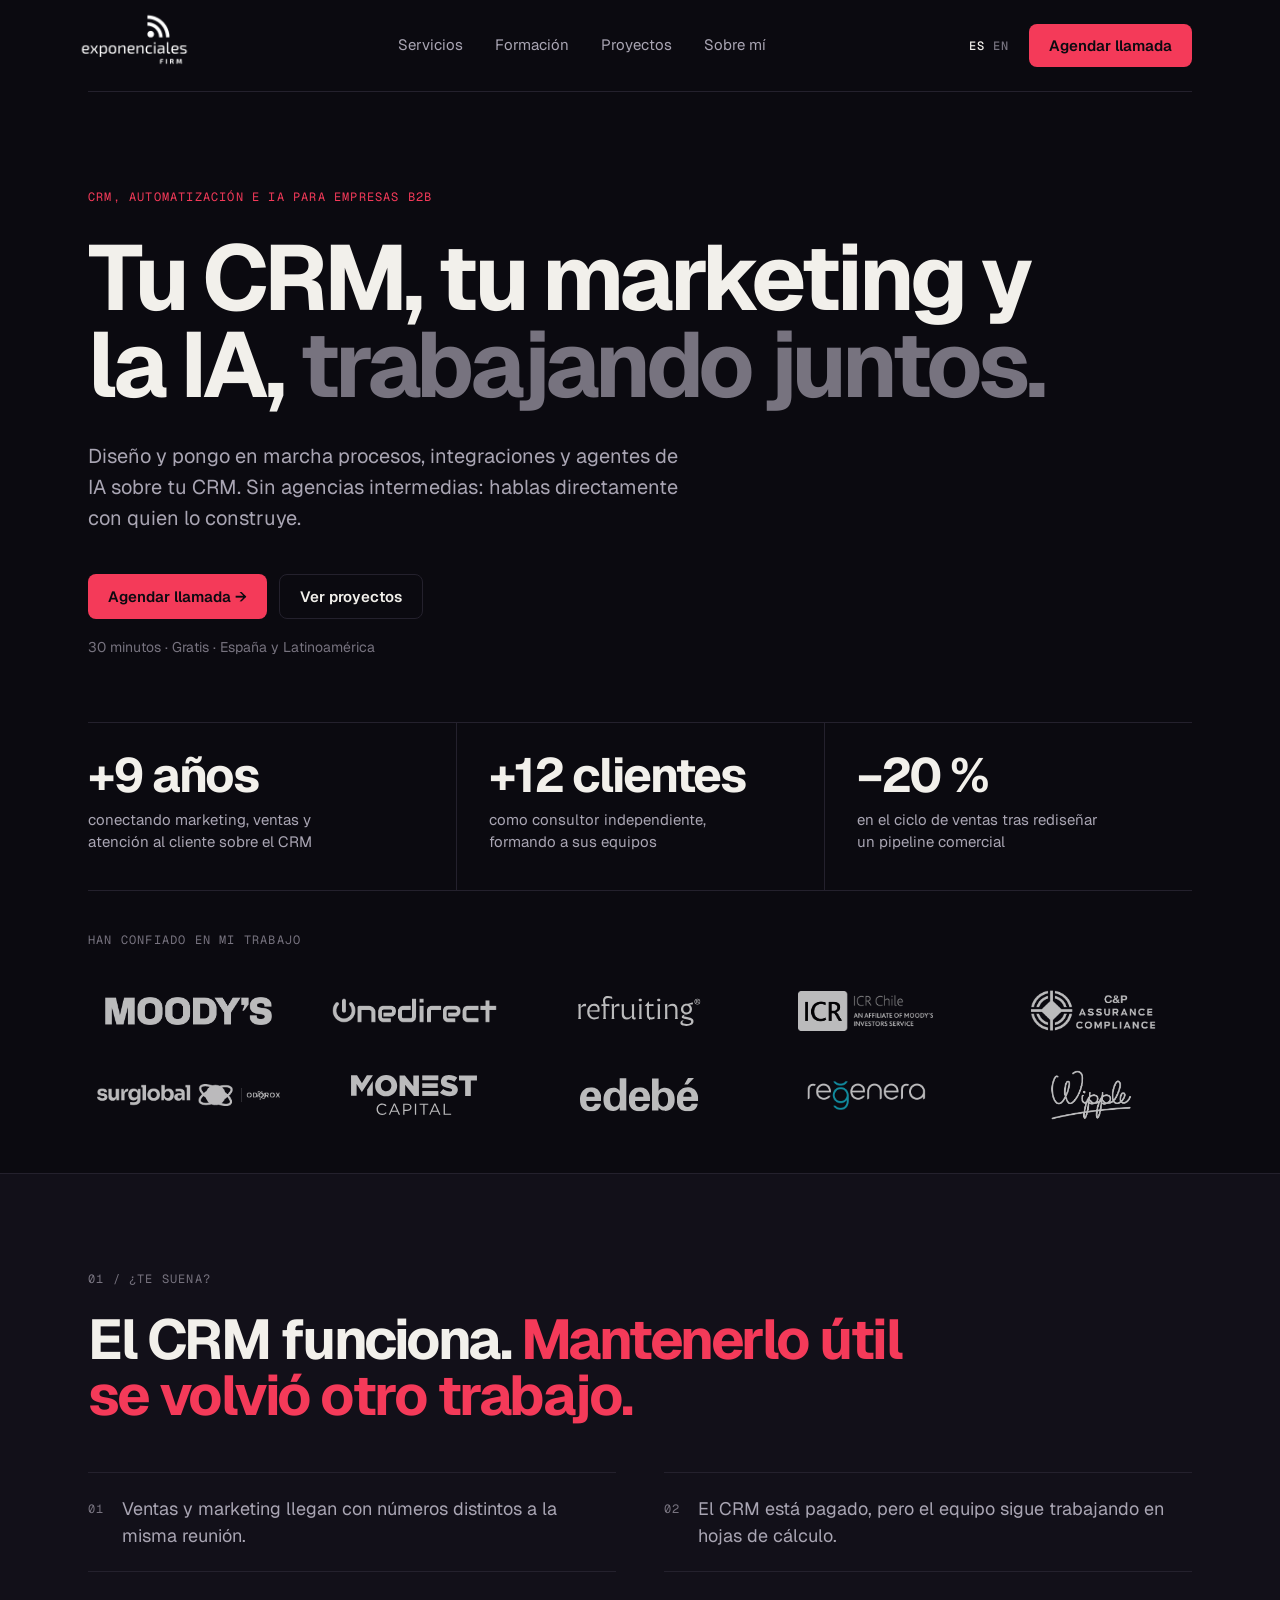
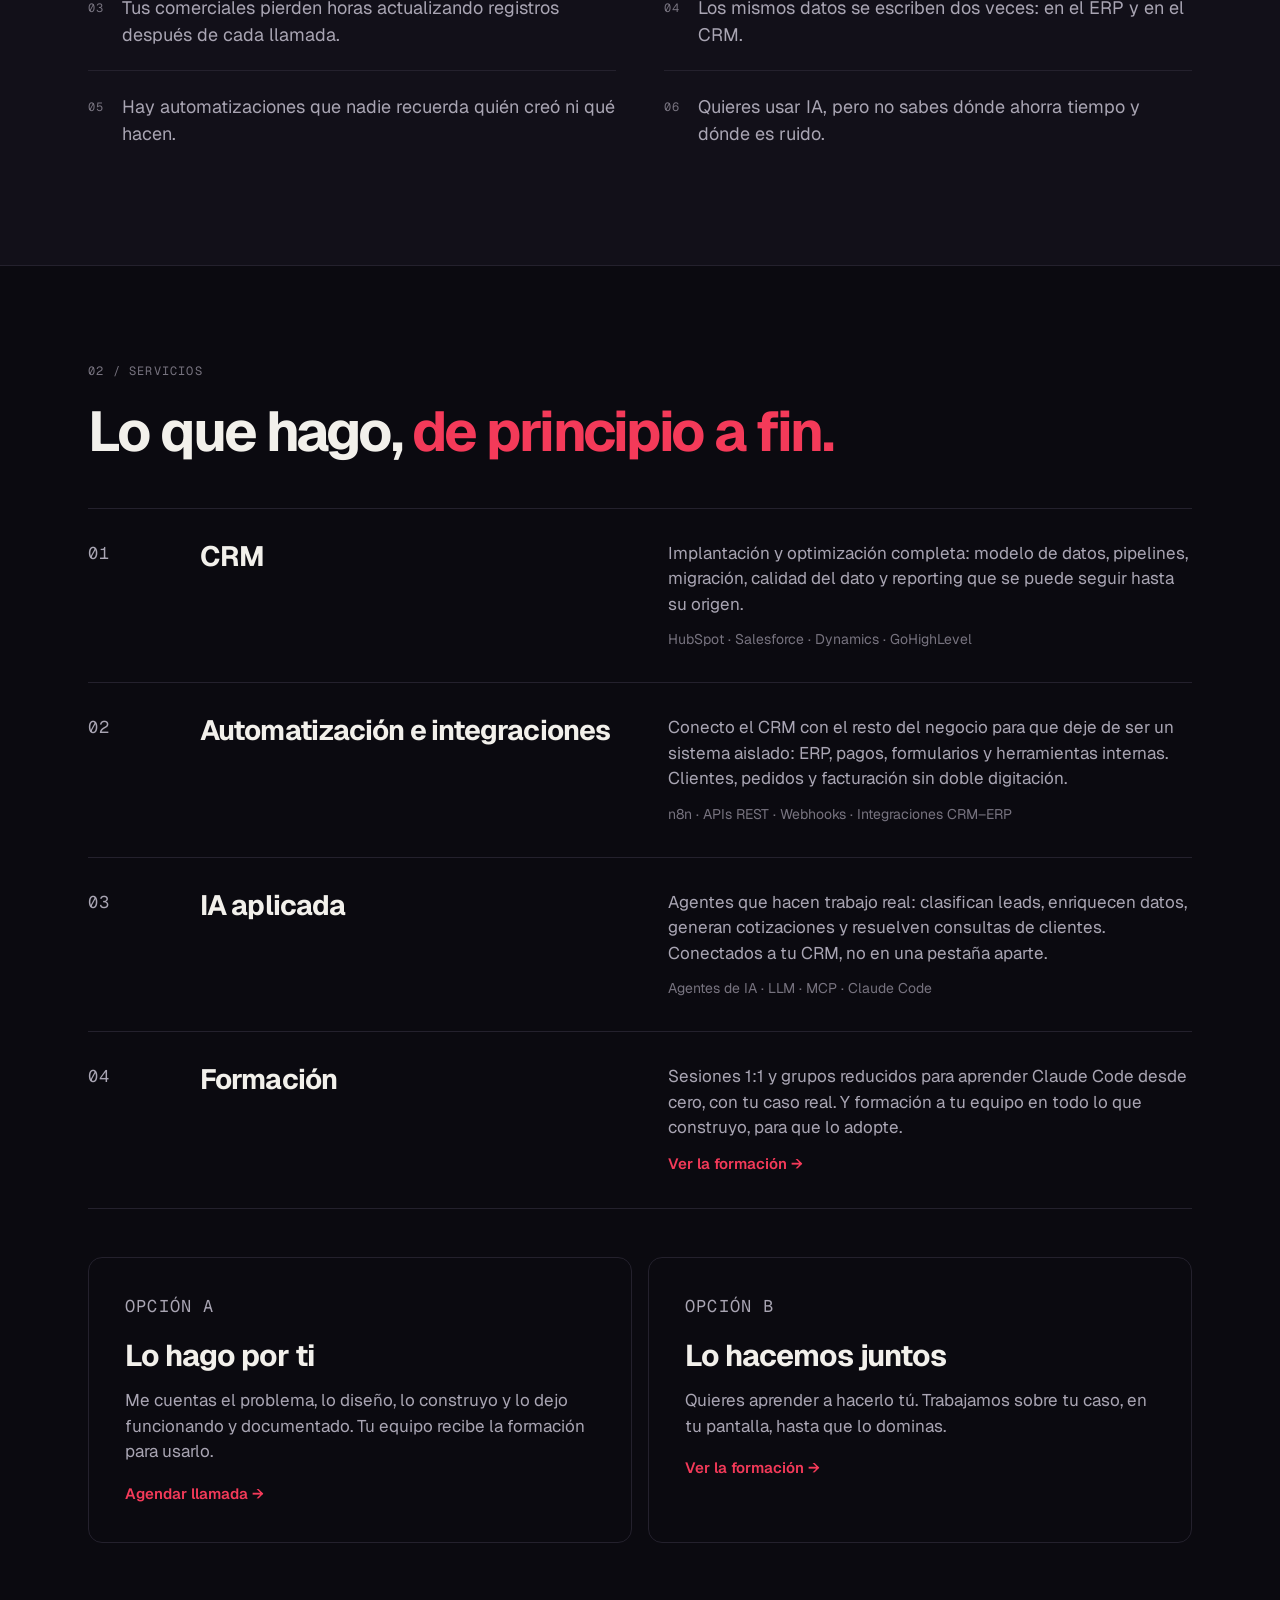
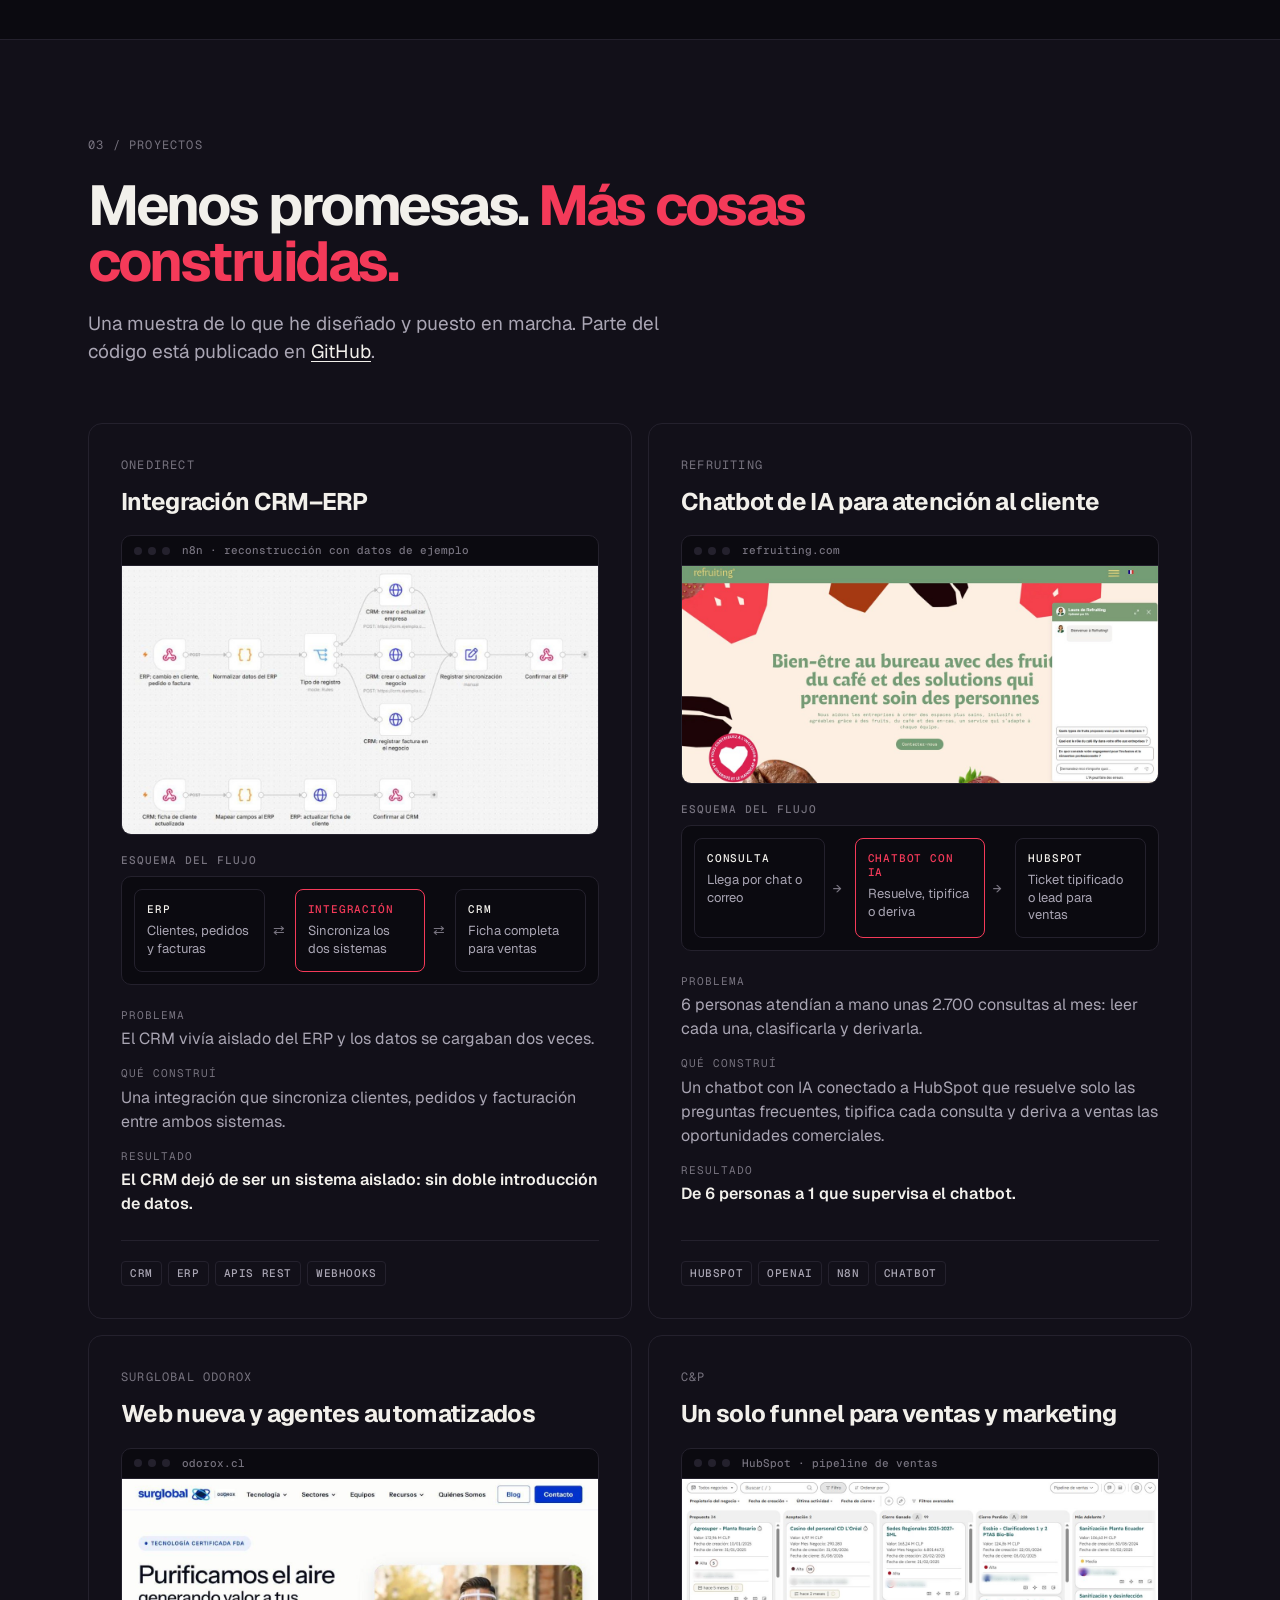
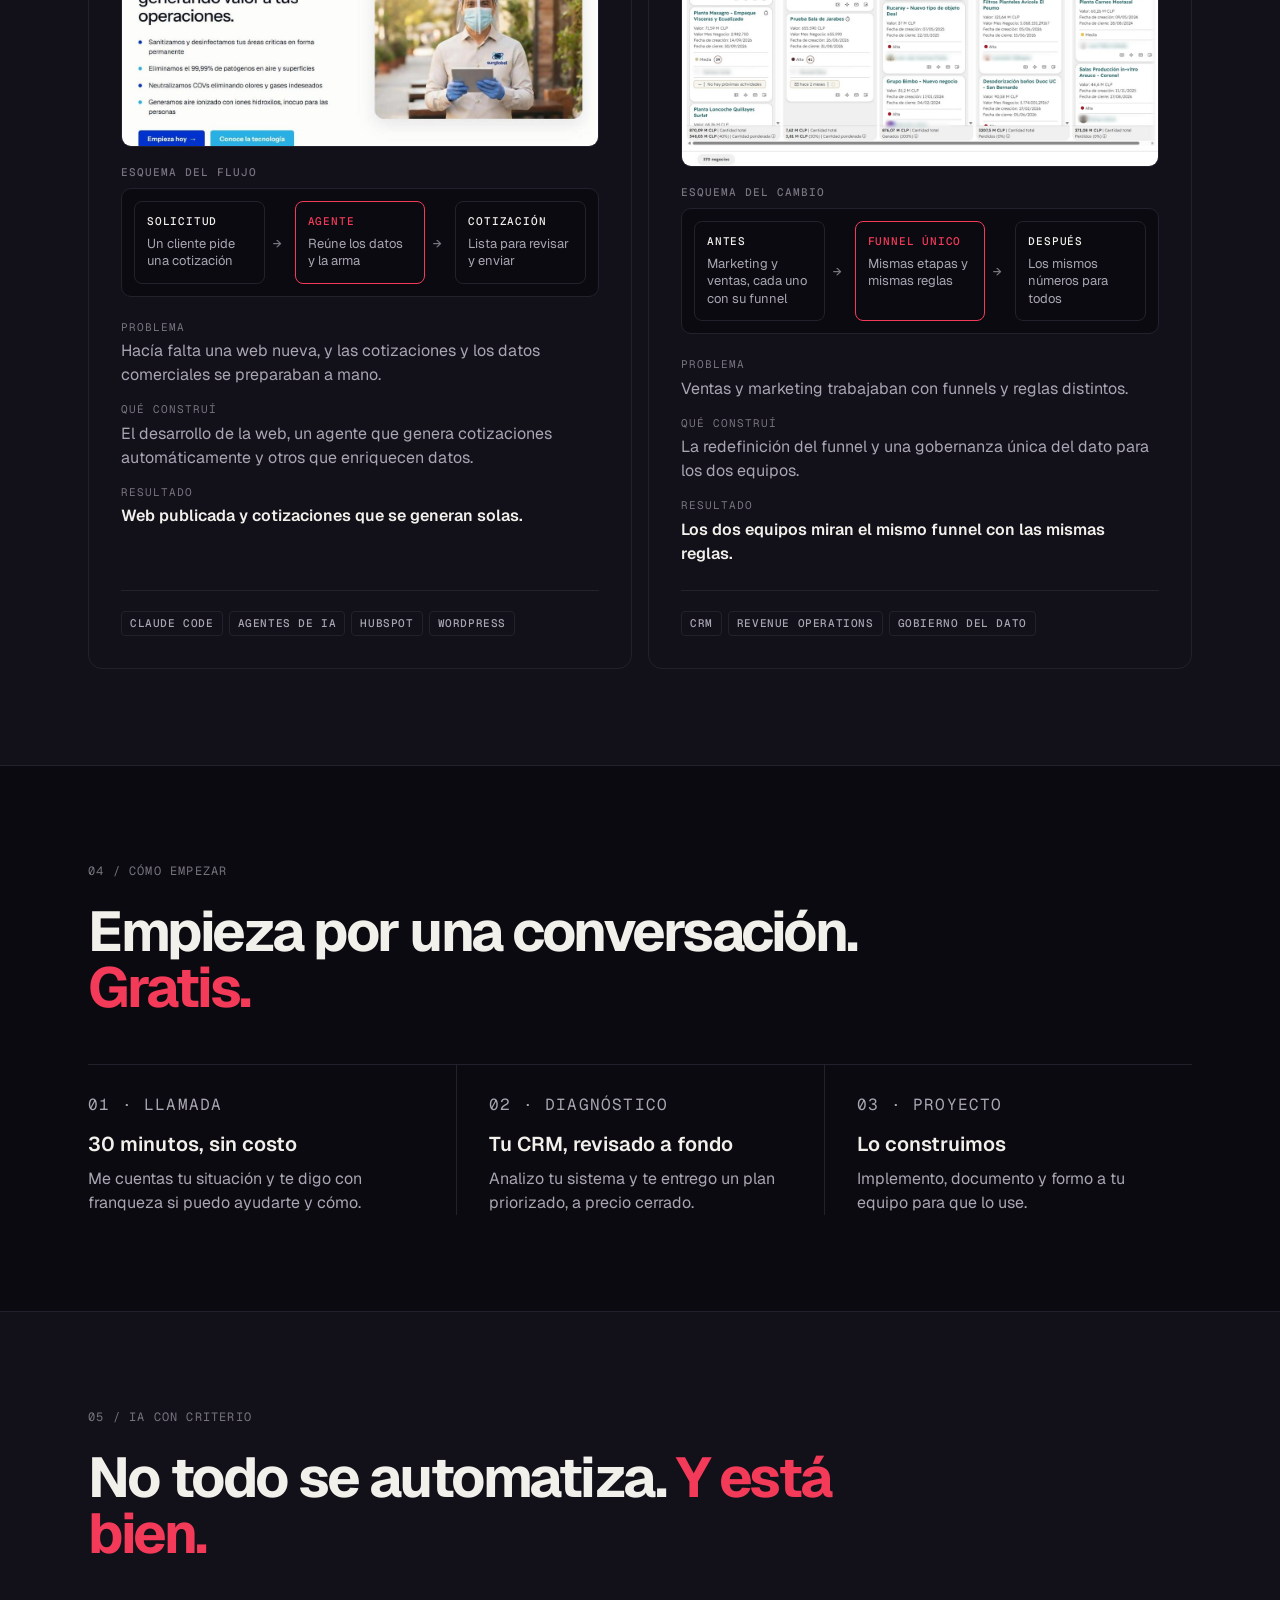
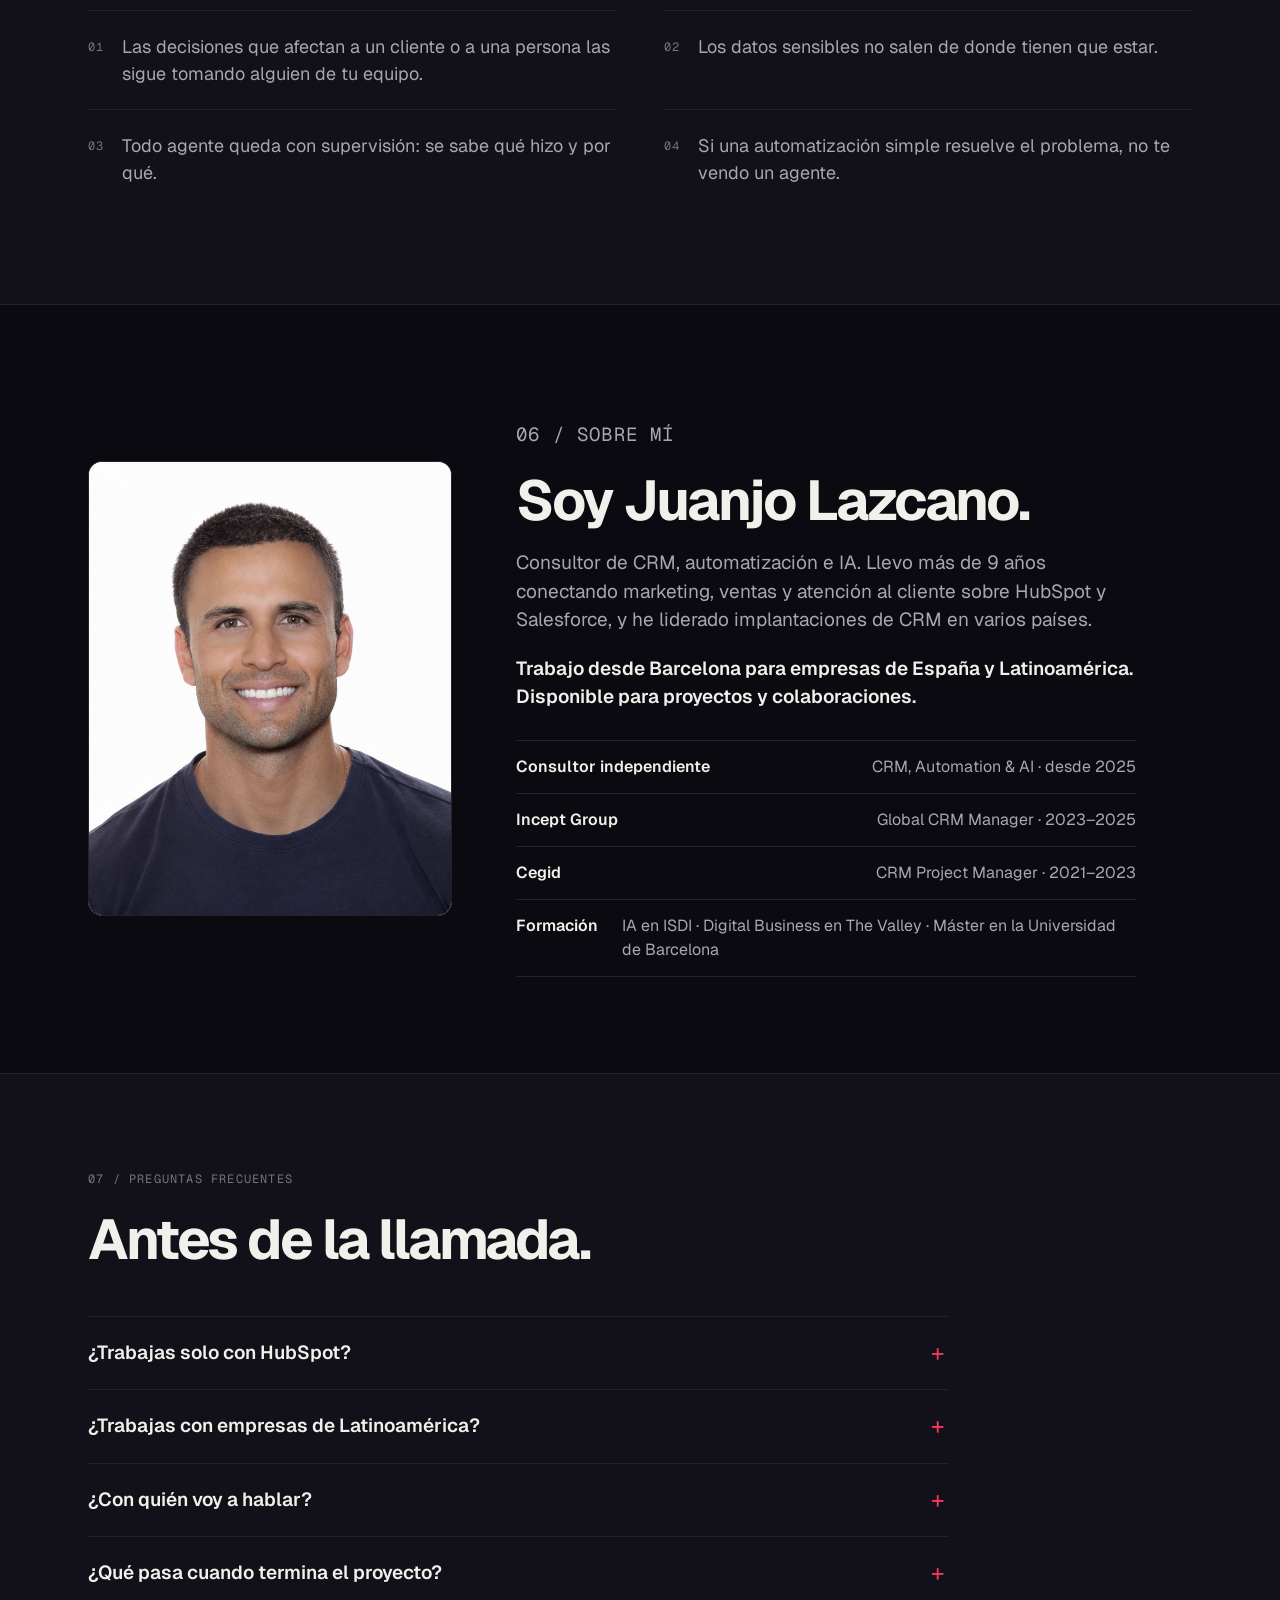
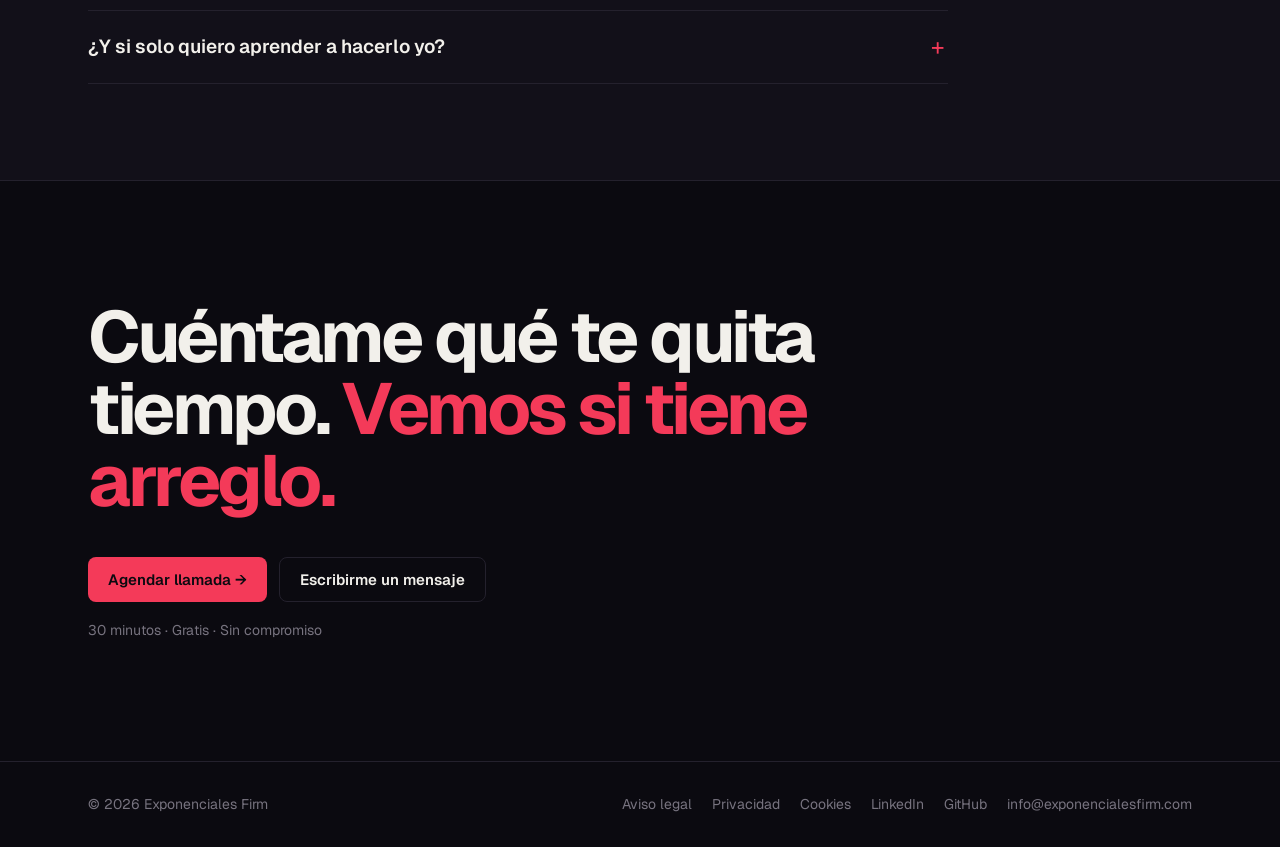
==== index.html @ 1106f05f "Proyectos: captura del pipeline en HubSpot en la tarjeta de C&P (nombres de personas difuminados) Co" ====
<!doctype html>
<html lang="es">
<head>
<meta charset="utf-8">
<meta name="viewport" content="width=device-width, initial-scale=1">
<title>Consultor de CRM, HubSpot e IA para B2B | Exponenciales Firm</title>
<meta name="description" content="Consultoría de CRM, automatización e IA para empresas B2B. HubSpot, Salesforce, n8n y agentes de IA, sin agencias intermedias. Agenda una llamada gratis.">
<link rel="icon" type="image/png" sizes="32x32" href="/favicon-32.png">
<link rel="icon" type="image/png" sizes="512x512" href="/favicon-512.png">
<link rel="apple-touch-icon" href="/apple-touch-icon.png">
<meta name="theme-color" content="#0B0A10">
<meta name="author" content="Juanjo Lazcano">
<link rel="canonical" href="https://exponencialesfirm.com/">
<link rel="alternate" hreflang="es" href="https://exponencialesfirm.com/">
<link rel="alternate" hreflang="en" href="https://exponencialesfirm.com/en/">
<link rel="alternate" hreflang="x-default" href="https://exponencialesfirm.com/">
<meta property="og:type" content="website">
<meta property="og:locale" content="es_ES">
<meta property="og:site_name" content="Exponenciales Firm">
<meta property="og:url" content="https://exponencialesfirm.com/">
<meta property="og:title" content="Tu CRM, tu marketing y la IA, trabajando juntos">
<meta property="og:description" content="CRM, automatización e IA para empresas B2B. Sin agencias intermedias: hablas directamente con quien lo construye.">
<meta property="og:image" content="https://exponencialesfirm.com/compartir.jpg">
<meta property="og:image:width" content="1200">
<meta property="og:image:height" content="630">
<meta name="twitter:card" content="summary_large_image">
<link rel="preconnect" href="https://fonts.googleapis.com">
<link href="https://fonts.googleapis.com/css2?family=Geist:wght@400;500;600;700&family=Geist+Mono:wght@500&display=swap" rel="stylesheet">
<style>
  :root{
    --bg:#0B0A10; --bg-2:#121019; --line:#24212D; --text:#F2F0EB; --text-2:#A9A5B3; --text-3:#77737F;
    --coral:#F43A59;
  }
  *{box-sizing:border-box;margin:0;padding:0}
  html{scroll-behavior:smooth}
  @media (prefers-reduced-motion:reduce){html{scroll-behavior:auto}}
  body{font-family:"Geist",system-ui,sans-serif;background:var(--bg);color:var(--text);-webkit-font-smoothing:antialiased;line-height:1.5}
  a{color:inherit;text-decoration:none}
  :focus-visible{outline:2px solid var(--text);outline-offset:3px;border-radius:4px}
  .wrap{max-width:1200px;margin:0 auto;padding:0 48px}
  .mono{font-family:"Geist Mono",ui-monospace,monospace;font-size:12px;letter-spacing:1.2px;text-transform:uppercase;color:var(--text-3)}
  .kicker{margin-bottom:24px}

  nav{display:flex;align-items:center;justify-content:space-between;padding:20px 0;border-bottom:1px solid var(--line)}
  nav img{height:72px;margin:-14px 0 -14px -14px;filter:brightness(0) invert(1)}
  nav ul{display:flex;gap:32px;list-style:none;font-size:15px;color:var(--text-2)}
  .nav-right{display:flex;align-items:center;gap:20px}
  .lang{display:flex;gap:8px;font:500 12px/1 "Geist Mono",ui-monospace,monospace;letter-spacing:1px;color:var(--text-3)}
  .lang a:hover,.lang a[aria-current]{color:var(--text)}
  nav ul a:hover{color:var(--text)}
  .btn{display:inline-flex;align-items:center;gap:8px;font:600 15px/1 "Geist",sans-serif;padding:14px 20px;border-radius:8px;transition:transform .15s}
  .btn:hover{transform:translateY(-1px)}
  @media (prefers-reduced-motion:reduce){.btn{transition:none}.btn:hover{transform:none}}
  .btn--coral{background:var(--coral);color:#0B0A10}
  .btn--ghost{border:1px solid var(--line);color:var(--text)}

  section{padding:96px 0}
  .alt{background:var(--bg-2);border-top:1px solid var(--line);border-bottom:1px solid var(--line)}
  h2{font-weight:700;font-size:56px;line-height:1;letter-spacing:-2.5px;max-width:820px}
  h2 span{color:var(--coral)}
  .intro{font-size:19px;color:var(--text-2);max-width:620px;margin-top:20px}
  .intro a{color:var(--text);text-decoration:underline;text-underline-offset:3px}

  /* Hero */
  .hero{padding:96px 0 64px}
  .hero .mono{color:var(--coral);margin-bottom:28px}
  h1{font-weight:700;font-size:92px;line-height:.95;letter-spacing:-4.5px;max-width:1000px}
  h1 span{color:var(--text-3)}
  .lede{font-size:20px;line-height:1.55;color:var(--text-2);max-width:600px;margin:32px 0 40px}
  .ctas{display:flex;gap:12px;flex-wrap:wrap}
  .micro{margin-top:18px;font-size:14px;color:var(--text-3)}

  /* Cifras */
  .stats{display:grid;grid-template-columns:repeat(3,1fr);border-top:1px solid var(--line)}
  .stats > div{padding:28px 32px 36px 0}
  .stats > div + div{padding-left:32px;border-left:1px solid var(--line)}
  .stats b{display:block;font-weight:700;font-size:48px;letter-spacing:-2px;line-height:1}
  .stats p{color:var(--text-2);font-size:15px;margin-top:10px;max-width:260px}

  /* Clientes */
  .clients{padding:40px 0;border-top:1px solid var(--line)}
  .clients ul{list-style:none;display:grid;grid-template-columns:repeat(5,1fr);gap:8px 24px;margin-top:24px}
  .clients li{display:flex;align-items:center;justify-content:center;height:76px}
  .clients img{display:block;height:var(--h);width:auto;max-width:100%;object-fit:contain;filter:brightness(0) invert(1);opacity:.72}
  @media (max-width:860px){.clients ul{grid-template-columns:repeat(3,1fr)}.clients li{height:64px}.clients img{height:calc(var(--h) * .82)}}
  @media (max-width:520px){.clients ul{grid-template-columns:repeat(2,1fr);gap:4px 16px}}

  /* Filas numeradas */
  .rows{list-style:none;display:grid;grid-template-columns:1fr 1fr;gap:0 48px;margin-top:48px}
  .rows li{padding:22px 0;border-top:1px solid var(--line);display:flex;gap:18px;font-size:18px;color:var(--text-2)}
  .rows li .mono{padding-top:5px;flex:none}

  /* Servicios */
  .services{margin-top:48px;border-top:1px solid var(--line)}
  .service{display:grid;grid-template-columns:80px 1fr 1.2fr;gap:32px;padding:32px 0;border-bottom:1px solid var(--line);align-items:start}
  .service h3{font-weight:700;font-size:28px;letter-spacing:-.9px;line-height:1.1}
  .service p{color:var(--text-2);font-size:17px}
  .service .tools{margin-top:12px;font-size:14px;color:var(--text-3)}
  .service a{color:var(--coral);font-weight:600;font-size:15px;display:inline-block;margin-top:12px}

  /* Dos formas */
  .modes{display:grid;grid-template-columns:1fr 1fr;gap:16px;margin-top:48px}
  .mode{border:1px solid var(--line);border-radius:14px;padding:36px;background:var(--bg)}
  .mode h3{font-weight:700;font-size:30px;letter-spacing:-1px;margin:14px 0 10px}
  .mode p{color:var(--text-2);font-size:17px}
  .mode a{color:var(--coral);font-weight:600;font-size:15px;display:inline-block;margin-top:18px}

  /* Proyectos */
  .projects{display:grid;grid-template-columns:1fr 1fr;gap:16px;margin-top:56px}
  .project{border:1px solid var(--line);border-radius:14px;padding:32px;display:flex;flex-direction:column}
  .project h3{font-weight:700;font-size:24px;letter-spacing:-.7px;line-height:1.15;margin:14px 0 20px}
  .shot{margin:0 0 20px;border:1px solid var(--line);border-radius:10px;overflow:hidden;background:var(--bg)}
  .shot .bar{display:flex;align-items:center;gap:6px;padding:9px 12px;border-bottom:1px solid var(--line);font:500 11px/1 "Geist Mono",monospace;color:var(--text-3)}
  .shot .bar i{width:8px;height:8px;border-radius:50%;background:var(--line)}
  .shot .bar span{margin-left:6px}
  .shot a{display:block}
  .shot img{display:block;width:100%;height:auto}
  .shot a:focus-visible{outline:2px solid var(--coral);outline-offset:-2px}
  .flow{margin:0 0 8px}
  .flow figcaption{font:500 11px/1 "Geist Mono",monospace;letter-spacing:1px;text-transform:uppercase;color:var(--text-3);margin-bottom:10px}
  .flow ol{list-style:none;display:flex;align-items:stretch;border:1px solid var(--line);border-radius:10px;background:var(--bg);padding:12px}
  .flow li{flex:1;min-width:0;border:1px solid var(--line);border-radius:8px;padding:12px 12px 13px;position:relative}
  .flow li + li{margin-left:30px}
  .flow li + li::before{content:"→";position:absolute;left:-23px;top:50%;transform:translateY(-50%);font:500 14px/1 "Geist Mono",monospace;color:var(--text-3)}
  .flow li.sync::before{content:"⇄"}
  .flow b{display:block;font:500 11px/1.3 "Geist Mono",monospace;letter-spacing:.8px;text-transform:uppercase;color:var(--text)}
  .flow span{display:block;font-size:13px;line-height:1.35;color:var(--text-2);margin-top:6px}
  .flow li.key{border-color:var(--coral)}
  .flow li.key b{color:var(--coral)}
  @media (max-width:560px){
    .flow ol{flex-direction:column}
    .flow li + li{margin-left:0;margin-top:28px}
    .flow li + li::before{content:"↓";left:50%;top:-21px;transform:translateX(-50%)}
    .flow li.sync::before{content:"⇅"}
  }
  .project dl{flex:1}
  .project dt{font-family:"Geist Mono",monospace;font-size:11px;letter-spacing:1px;text-transform:uppercase;color:var(--text-3);margin-top:14px}
  .project dd{color:var(--text-2);font-size:16px;margin-top:4px}
  .project dd.result{color:var(--text);font-weight:600}
  .stack{display:flex;flex-wrap:wrap;gap:6px;margin-top:24px;padding-top:20px;border-top:1px solid var(--line)}
  .stack span{font:500 11px/1 "Geist Mono",monospace;letter-spacing:.6px;text-transform:uppercase;color:var(--text-2);border:1px solid var(--line);border-radius:4px;padding:6px 8px}

  /* Pasos */
  .steps{display:grid;grid-template-columns:repeat(3,1fr);border-top:1px solid var(--line);margin-top:48px}
  .steps > div{padding:28px 32px 0 0}
  .steps > div + div{padding-left:32px;border-left:1px solid var(--line)}
  .steps h3{font-weight:600;font-size:20px;margin:12px 0 8px}
  .steps p{color:var(--text-2);font-size:16px}

  /* Quién soy */
  .about{display:grid;grid-template-columns:.7fr 1.3fr;gap:64px;align-items:center}
  .photo{aspect-ratio:4/5;border-radius:14px;overflow:hidden;border:1px solid var(--line);background:#fff}
  .photo img{width:100%;height:100%;object-fit:cover;object-position:50% 20%;display:block}
  .about p{font-size:19px;color:var(--text-2);margin-top:20px;max-width:620px}
  .about p.strong{color:var(--text);font-weight:600}
  .path{list-style:none;margin-top:28px;border-top:1px solid var(--line);max-width:620px}
  .path li{display:flex;justify-content:space-between;gap:24px;padding:14px 0;border-bottom:1px solid var(--line);font-size:16px;color:var(--text-2)}
  .path li b{color:var(--text);font-weight:600}

  /* FAQ */
  .faq{margin-top:48px;max-width:860px}
  .faq details{border-top:1px solid var(--line)}
  .faq details:last-child{border-bottom:1px solid var(--line)}
  .faq summary{list-style:none;cursor:pointer;padding:22px 40px 22px 0;font-size:19px;font-weight:600;position:relative}
  .faq summary::-webkit-details-marker{display:none}
  .faq summary::after{content:"+";position:absolute;right:4px;top:18px;font-size:24px;font-weight:400;color:var(--coral)}
  .faq details[open] summary::after{content:"−"}
  .faq details p{padding:0 40px 24px 0;color:var(--text-2);font-size:17px}

  .final{padding:120px 0}
  .final h2{font-size:72px;letter-spacing:-3.5px;max-width:900px}
  .final .ctas{margin-top:40px}
  button.btn{cursor:pointer}
  button.btn--ghost{background:transparent}
  button.btn--coral{border:0}
  .contact-form{margin-top:48px;padding-top:32px;border-top:1px solid var(--line);max-width:620px;scroll-margin-top:24px}
  .contact-form[hidden]{display:none}
  .hsf{display:grid;grid-template-columns:1fr 1fr;gap:18px 16px;margin-top:20px}
  .hsf .full{grid-column:1/-1}
  .hsf label{display:block;font-size:14px;font-weight:500;color:var(--text-2);margin-bottom:8px}
  .hsf label i{font-style:normal;color:var(--coral)}
  .hsf input[type=text],.hsf input[type=email],.hsf input[type=tel],.hsf textarea{width:100%;font:400 16px/1.4 "Geist",system-ui,sans-serif;color:var(--text);background:var(--bg-2);border:1px solid var(--line);border-radius:8px;padding:13px 14px}
  .hsf textarea{min-height:120px;resize:vertical;display:block}
  .hsf input:focus-visible,.hsf textarea:focus-visible{outline:2px solid var(--coral);outline-offset:1px;border-color:transparent}
  .hsf ::placeholder{color:var(--text-3)}
  .hsf .consent{display:flex;gap:10px;align-items:flex-start;font-size:14px;font-weight:400;color:var(--text-2);margin:0}
  .hsf .consent input{margin-top:3px;accent-color:var(--coral);width:16px;height:16px;flex:none}
  .hsf .consent a{color:var(--text);text-decoration:underline;text-underline-offset:3px}
  .hsf .trap{position:absolute;left:-9999px;width:1px;height:1px;overflow:hidden}
  .hsf-status{font-size:15px;margin-top:12px;color:var(--text-2);min-height:1.4em}
  .hsf-status[data-tipo="error"]{color:#FF8A9A}
  .hsf-ok{margin-top:20px;padding:22px 24px;border:1px solid var(--line);border-radius:12px;font-size:17px;color:var(--text);max-width:620px}
  @media (max-width:560px){.hsf{grid-template-columns:1fr}}
  .final .micro a{color:var(--text-2);text-decoration:underline;text-underline-offset:3px}
  .final .micro a:hover{color:var(--text)}

  footer{border-top:1px solid var(--line);padding:32px 0;font-size:14px;color:var(--text-3)}
  footer .wrap{display:flex;justify-content:space-between;gap:16px;flex-wrap:wrap}
  footer .legal{display:flex;gap:8px 20px;flex-wrap:wrap}
  footer a:hover{color:var(--text)}

  @media (max-width:860px){
    .wrap{padding:0 20px}
    nav ul{display:none}
    nav .btn{padding:12px 14px;font-size:14px}
    .nav-right{gap:12px}
    section{padding:64px 0}
    .hero{padding:56px 0 40px}
    h1{font-size:48px;letter-spacing:-2px}
    h2{font-size:36px;letter-spacing:-1.2px}
    .final h2{font-size:44px;letter-spacing:-1.8px}
    .stats,.steps{grid-template-columns:1fr}
    .stats > div,.stats > div + div,.steps > div,.steps > div + div{padding:24px 0;border-left:0;border-bottom:1px solid var(--line)}
    .rows,.modes,.projects,.about{grid-template-columns:1fr}
    .service{grid-template-columns:1fr;gap:10px}
    .about{gap:32px}
    .photo{max-width:320px}
    .mode,.project{padding:24px}
    .path li{flex-direction:column;gap:2px}
  }
</style>
<script type="application/ld+json" id="datos-estructurados">
{
 "@context": "https://schema.org",
 "@graph": [
  {
   "@type": "WebSite",
   "@id": "https://exponencialesfirm.com/#web",
   "url": "https://exponencialesfirm.com/",
   "name": "Exponenciales Firm",
   "inLanguage": "es",
   "publisher": {
    "@id": "https://exponencialesfirm.com/#negocio"
   }
  },
  {
   "@type": "ProfessionalService",
   "@id": "https://exponencialesfirm.com/#negocio",
   "name": "Exponenciales Firm",
   "url": "https://exponencialesfirm.com/",
   "logo": "https://exponencialesfirm.com/favicon-512.png",
   "image": "https://exponencialesfirm.com/compartir.jpg",
   "description": "Consultoría de CRM, automatización e IA para empresas B2B: HubSpot, Salesforce, n8n y agentes de IA.",
   "email": "info@exponencialesfirm.com",
   "telephone": "+34 662 294 412",
   "founder": {
    "@id": "https://exponencialesfirm.com/#juanjo"
   },
   "areaServed": [
    "ES",
    "CL",
    "Latin America"
   ],
   "availableLanguage": [
    "es",
    "en"
   ],
   "knowsAbout": [
    "CRM",
    "HubSpot",
    "Salesforce",
    "n8n",
    "AI agents",
    "Claude Code"
   ],
   "potentialAction": {
    "@type": "ReserveAction",
    "target": "https://meetings-eu1.hubspot.com/exponenciales-firm/juanjo",
    "name": "Agendar llamada"
   }
  },
  {
   "@type": "Person",
   "@id": "https://exponencialesfirm.com/#juanjo",
   "name": "Juanjo Lazcano",
   "alternateName": "Juan José Lazcano",
   "jobTitle": "Consultor de CRM, automatización e IA",
   "url": "https://exponencialesfirm.com/",
   "image": "https://exponencialesfirm.com/juanjo-lazcano.jpg",
   "email": "info@exponencialesfirm.com",
   "knowsLanguage": [
    "es",
    "en"
   ],
   "knowsAbout": [
    "CRM",
    "HubSpot",
    "Salesforce",
    "n8n",
    "Revenue Operations",
    "AI agents",
    "Claude Code",
    "Marketing automation"
   ],
   "sameAs": [
    "https://www.linkedin.com/in/juanjoselazcano",
    "https://github.com/juanjolaz90"
   ],
   "worksFor": {
    "@id": "https://exponencialesfirm.com/#negocio"
   }
  },
  {
   "@type": "FAQPage",
   "@id": "https://exponencialesfirm.com/#faq",
   "inLanguage": "es",
   "mainEntity": [
    {
     "@type": "Question",
     "name": "¿Trabajas solo con HubSpot?",
     "acceptedAnswer": {
      "@type": "Answer",
      "text": "No. HubSpot es mi especialidad, pero también trabajo con Salesforce, Dynamics y GoHighLevel. No te vendo una herramienta: te ayudo con la que ya tienes."
     }
    },
    {
     "@type": "Question",
     "name": "¿Trabajas con empresas de Latinoamérica?",
     "acceptedAnswer": {
      "@type": "Answer",
      "text": "Sí. Trabajo en remoto con empresas de España y Latinoamérica, con foco en Chile, y coordino los horarios para que coincidan."
     }
    },
    {
     "@type": "Question",
     "name": "¿Con quién voy a hablar?",
     "acceptedAnswer": {
      "@type": "Answer",
      "text": "Conmigo. Quien hace la primera llamada es quien diseña y construye el proyecto."
     }
    },
    {
     "@type": "Question",
     "name": "¿Qué pasa cuando termina el proyecto?",
     "acceptedAnswer": {
      "@type": "Answer",
      "text": "Todo queda documentado y tu equipo recibe formación para usarlo. Si después quieres seguir mejorando, lo vemos."
     }
    },
    {
     "@type": "Question",
     "name": "¿Y si solo quiero aprender a hacerlo yo?",
     "acceptedAnswer": {
      "@type": "Answer",
      "text": "Para eso está la formación: sesiones 1:1 o en grupo reducido, sobre tu propio caso."
     }
    }
   ]
  }
 ]
}
</script>
</head>
<body>

<div class="wrap">
  <nav aria-label="Principal">
    <a href="/"><img src="Logo Exponenciales.png" alt="Exponenciales Firm, inicio"></a>
    <ul>
      <li><a href="#servicios">Servicios</a></li>
      <li><a href="/formacion">Formación</a></li>
      <li><a href="#proyectos">Proyectos</a></li>
      <li><a href="#sobre-mi">Sobre mí</a></li>
    </ul>
    <div class="nav-right">
      <div class="lang" aria-label="Idioma"><a href="/" aria-current="true" lang="es">ES</a><a href="/en/" lang="en">EN</a></div>
      <a class="btn btn--coral" href="https://meetings-eu1.hubspot.com/exponenciales-firm/juanjo" target="_blank" rel="noopener">Agendar llamada</a>
    </div>
  </nav>

  <header class="hero">
    <p class="mono">CRM, automatización e IA para empresas B2B</p>
    <h1>Tu CRM, tu marketing y la IA, <span>trabajando juntos.</span></h1>
    <p class="lede">Diseño y pongo en marcha procesos, integraciones y agentes de IA sobre tu CRM. Sin agencias intermedias: hablas directamente con quien lo construye.</p>
    <div class="ctas">
      <a class="btn btn--coral" href="https://meetings-eu1.hubspot.com/exponenciales-firm/juanjo" target="_blank" rel="noopener">Agendar llamada →</a>
      <a class="btn btn--ghost" href="#proyectos">Ver proyectos</a>
    </div>
    <p class="micro">30 minutos · Gratis · España y Latinoamérica</p>
  </header>

  <div class="stats">
    <div><b>+9 años</b><p>conectando marketing, ventas y atención al cliente sobre el CRM</p></div>
    <div><b>+12 clientes</b><p>como consultor independiente, formando a sus equipos</p></div>
    <div><b>−20 %</b><p>en el ciclo de ventas tras rediseñar un pipeline comercial</p></div>
  </div>

  <div class="clients">
    <p class="mono">Han confiado en mi trabajo</p>
    <ul>
      <li><img src="logos/moodys.png" alt="Moody's" style="--h:28px"></li>
      <li><img src="logos/onedirect.png" alt="Onedirect" style="--h:25px"></li>
      <li><img src="logos/refruiting.svg" alt="Refruiting" style="--h:30px"></li>
      <li><img src="logos/icr.png" alt="ICR Chile" style="--h:40px;filter:invert(1) grayscale(1) brightness(1.5)"></li>
      <li><img src="logos/cp.webp" alt="C&amp;P" style="--h:46px"></li>
      <li><img src="logos/surglobal-odorox.png" alt="SurGlobal Odorox" style="--h:22px;filter:none"></li>
      <li><img src="logos/monest-capital.svg" alt="Monest Capital" style="--h:40px"></li>
      <li><img src="logos/edebe.svg" alt="Edebé" style="--h:34px"></li>
      <li><img src="logos/regenera.webp" alt="Regenera Health" style="--h:44px;filter:none"></li>
      <li><img src="logos/wipple.webp" alt="Wipple" style="--h:62px"></li>
    </ul>
  </div>
</div>

<section class="alt" aria-labelledby="t-suena">
  <div class="wrap">
    <p class="mono kicker">01 / ¿Te suena?</p>
    <h2 id="t-suena">El CRM funciona. <span>Mantenerlo útil se volvió otro trabajo.</span></h2>
    <ul class="rows">
      <li><span class="mono">01</span>Ventas y marketing llegan con números distintos a la misma reunión.</li>
      <li><span class="mono">02</span>El CRM está pagado, pero el equipo sigue trabajando en hojas de cálculo.</li>
      <li><span class="mono">03</span>Tus comerciales pierden horas actualizando registros después de cada llamada.</li>
      <li><span class="mono">04</span>Los mismos datos se escriben dos veces: en el ERP y en el CRM.</li>
      <li><span class="mono">05</span>Hay automatizaciones que nadie recuerda quién creó ni qué hacen.</li>
      <li><span class="mono">06</span>Quieres usar IA, pero no sabes dónde ahorra tiempo y dónde es ruido.</li>
    </ul>
  </div>
</section>

<section id="servicios" aria-labelledby="t-servicios">
  <div class="wrap">
    <p class="mono kicker">02 / Servicios</p>
    <h2 id="t-servicios">Lo que hago, <span>de principio a fin.</span></h2>
    <div class="services">
      <div class="service">
        <p class="mono">01</p>
        <h3>CRM</h3>
        <div>
          <p>Implantación y optimización completa: modelo de datos, pipelines, migración, calidad del dato y reporting que se puede seguir hasta su origen.</p>
          <p class="tools">HubSpot · Salesforce · Dynamics · GoHighLevel</p>
        </div>
      </div>
      <div class="service">
        <p class="mono">02</p>
        <h3>Automatización e integraciones</h3>
        <div>
          <p>Conecto el CRM con el resto del negocio para que deje de ser un sistema aislado: ERP, pagos, formularios y herramientas internas. Clientes, pedidos y facturación sin doble digitación.</p>
          <p class="tools">n8n · APIs REST · Webhooks · Integraciones CRM–ERP</p>
        </div>
      </div>
      <div class="service">
        <p class="mono">03</p>
        <h3>IA aplicada</h3>
        <div>
          <p>Agentes que hacen trabajo real: clasifican leads, enriquecen datos, generan cotizaciones y resuelven consultas de clientes. Conectados a tu CRM, no en una pestaña aparte.</p>
          <p class="tools">Agentes de IA · LLM · MCP · Claude Code</p>
        </div>
      </div>
      <div class="service">
        <p class="mono">04</p>
        <h3>Formación</h3>
        <div>
          <p>Sesiones 1:1 y grupos reducidos para aprender Claude Code desde cero, con tu caso real. Y formación a tu equipo en todo lo que construyo, para que lo adopte.</p>
          <a href="/formacion">Ver la formación →</a>
        </div>
      </div>
    </div>

    <div class="modes">
      <div class="mode">
        <p class="mono">Opción A</p>
        <h3>Lo hago por ti</h3>
        <p>Me cuentas el problema, lo diseño, lo construyo y lo dejo funcionando y documentado. Tu equipo recibe la formación para usarlo.</p>
        <a href="https://meetings-eu1.hubspot.com/exponenciales-firm/juanjo" target="_blank" rel="noopener">Agendar llamada →</a>
      </div>
      <div class="mode">
        <p class="mono">Opción B</p>
        <h3>Lo hacemos juntos</h3>
        <p>Quieres aprender a hacerlo tú. Trabajamos sobre tu caso, en tu pantalla, hasta que lo dominas.</p>
        <a href="/formacion">Ver la formación →</a>
      </div>
    </div>
  </div>
</section>

<section class="alt" id="proyectos" aria-labelledby="t-proyectos">
  <div class="wrap">
    <p class="mono kicker">03 / Proyectos</p>
    <h2 id="t-proyectos">Menos promesas. <span>Más cosas construidas.</span></h2>
    <p class="intro">Una muestra de lo que he diseñado y puesto en marcha. Parte del código está publicado en <a href="https://github.com/juanjolaz90/n8n-workflows" target="_blank" rel="noopener">GitHub</a>.</p>

    <div class="projects">
      <article class="project">
        <p class="mono">Onedirect</p>
        <h3>Integración CRM–ERP</h3>
        <figure class="shot">
          <div class="bar"><i></i><i></i><i></i><span>n8n · reconstrucción con datos de ejemplo</span></div>
          <img src="/proyectos/onedirect-crm-erp-n8n.jpg" width="1184" height="666" loading="lazy" alt="Flujo de n8n que sincroniza clientes, pedidos y facturas entre el ERP y el CRM, en los dos sentidos (reconstrucción con datos de ejemplo)">
        </figure>
        <figure class="flow">
          <figcaption>Esquema del flujo</figcaption>
          <ol>
            <li><b>ERP</b><span>Clientes, pedidos y facturas</span></li>
            <li class="key sync"><b>Integración</b><span>Sincroniza los dos sistemas</span></li>
            <li class="sync"><b>CRM</b><span>Ficha completa para ventas</span></li>
          </ol>
        </figure>
        <dl>
          <dt>Problema</dt><dd>El CRM vivía aislado del ERP y los datos se cargaban dos veces.</dd>
          <dt>Qué construí</dt><dd>Una integración que sincroniza clientes, pedidos y facturación entre ambos sistemas.</dd>
          <dt>Resultado</dt><dd class="result">El CRM dejó de ser un sistema aislado: sin doble introducción de datos.</dd>
        </dl>
        <div class="stack"><span>CRM</span><span>ERP</span><span>APIs REST</span><span>Webhooks</span></div>
      </article>

      <article class="project">
        <p class="mono">Refruiting</p>
        <h3>Chatbot de IA para atención al cliente</h3>
        <figure class="shot">
          <div class="bar" aria-hidden="true"><i></i><i></i><i></i><span>refruiting.com</span></div>
          <a href="https://www.refruiting.com/" target="_blank" rel="noopener" aria-label="Ver la web: refruiting.com"><img src="/proyectos/refruiting-chatbot.jpg" width="1184" height="538" loading="lazy" alt="Web de Refruiting con el chatbot de IA abierto"></a>
        </figure>
        <figure class="flow">
          <figcaption>Esquema del flujo</figcaption>
          <ol>
            <li><b>Consulta</b><span>Llega por chat o correo</span></li>
            <li class="key"><b>Chatbot con IA</b><span>Resuelve, tipifica o deriva</span></li>
            <li><b>HubSpot</b><span>Ticket tipificado o lead para ventas</span></li>
          </ol>
        </figure>
        <dl>
          <dt>Problema</dt><dd>6 personas atendían a mano unas 2.700 consultas al mes: leer cada una, clasificarla y derivarla.</dd>
          <dt>Qué construí</dt><dd>Un chatbot con IA conectado a HubSpot que resuelve solo las preguntas frecuentes, tipifica cada consulta y deriva a ventas las oportunidades comerciales.</dd>
          <dt>Resultado</dt><dd class="result">De 6 personas a 1 que supervisa el chatbot.</dd>
        </dl>
        <div class="stack"><span>HubSpot</span><span>OpenAI</span><span>n8n</span><span>Chatbot</span></div>
      </article>

      <article class="project">
        <p class="mono">SurGlobal Odorox</p>
        <h3>Web nueva y agentes automatizados</h3>
        <figure class="shot">
          <div class="bar" aria-hidden="true"><i></i><i></i><i></i><span>odorox.cl</span></div>
          <a href="https://odorox.cl/" target="_blank" rel="noopener" aria-label="Ver la web: odorox.cl"><img src="/proyectos/surglobal-odorox-web.jpg" width="1184" height="666" loading="lazy" alt="Captura de la web de SurGlobal Odorox (odorox.cl), desarrollada con Claude Code"></a>
        </figure>
        <figure class="flow">
          <figcaption>Esquema del flujo</figcaption>
          <ol>
            <li><b>Solicitud</b><span>Un cliente pide una cotización</span></li>
            <li class="key"><b>Agente</b><span>Reúne los datos y la arma</span></li>
            <li><b>Cotización</b><span>Lista para revisar y enviar</span></li>
          </ol>
        </figure>
        <dl>
          <dt>Problema</dt><dd>Hacía falta una web nueva, y las cotizaciones y los datos comerciales se preparaban a mano.</dd>
          <dt>Qué construí</dt><dd>El desarrollo de la web, un agente que genera cotizaciones automáticamente y otros que enriquecen datos.</dd>
          <dt>Resultado</dt><dd class="result">Web publicada y cotizaciones que se generan solas.</dd>
        </dl>
        <div class="stack"><span>Claude Code</span><span>Agentes de IA</span><span>HubSpot</span><span>WordPress</span></div>
      </article>

      <article class="project">
        <p class="mono">C&amp;P</p>
        <h3>Un solo funnel para ventas y marketing</h3>
        <figure class="shot">
          <div class="bar"><i></i><i></i><i></i><span>HubSpot · pipeline de ventas</span></div>
          <img src="/proyectos/cp-pipeline-hubspot.jpg" width="1184" height="716" loading="lazy" alt="Tablero del pipeline de ventas en HubSpot, con sus etapas y negocios (nombres de personas difuminados)">
        </figure>
        <figure class="flow">
          <figcaption>Esquema del cambio</figcaption>
          <ol>
            <li><b>Antes</b><span>Marketing y ventas, cada uno con su funnel</span></li>
            <li class="key"><b>Funnel único</b><span>Mismas etapas y mismas reglas</span></li>
            <li><b>Después</b><span>Los mismos números para todos</span></li>
          </ol>
        </figure>
        <dl>
          <dt>Problema</dt><dd>Ventas y marketing trabajaban con funnels y reglas distintos.</dd>
          <dt>Qué construí</dt><dd>La redefinición del funnel y una gobernanza única del dato para los dos equipos.</dd>
          <dt>Resultado</dt><dd class="result">Los dos equipos miran el mismo funnel con las mismas reglas.</dd>
        </dl>
        <div class="stack"><span>CRM</span><span>Revenue Operations</span><span>Gobierno del dato</span></div>
      </article>
    </div>
  </div>
</section>

<section aria-labelledby="t-empezar">
  <div class="wrap">
    <p class="mono kicker">04 / Cómo empezar</p>
    <h2 id="t-empezar">Empieza por una conversación. <span>Gratis.</span></h2>
    <div class="steps">
      <div><p class="mono">01 · Llamada</p><h3>30 minutos, sin costo</h3><p>Me cuentas tu situación y te digo con franqueza si puedo ayudarte y cómo.</p></div>
      <div><p class="mono">02 · Diagnóstico</p><h3>Tu CRM, revisado a fondo</h3><p>Analizo tu sistema y te entrego un plan priorizado, a precio cerrado.</p></div>
      <div><p class="mono">03 · Proyecto</p><h3>Lo construimos</h3><p>Implemento, documento y formo a tu equipo para que lo use.</p></div>
    </div>
  </div>
</section>

<section class="alt" aria-labelledby="t-criterio">
  <div class="wrap">
    <p class="mono kicker">05 / IA con criterio</p>
    <h2 id="t-criterio">No todo se automatiza. <span>Y está bien.</span></h2>
    <ul class="rows">
      <li><span class="mono">01</span>Las decisiones que afectan a un cliente o a una persona las sigue tomando alguien de tu equipo.</li>
      <li><span class="mono">02</span>Los datos sensibles no salen de donde tienen que estar.</li>
      <li><span class="mono">03</span>Todo agente queda con supervisión: se sabe qué hizo y por qué.</li>
      <li><span class="mono">04</span>Si una automatización simple resuelve el problema, no te vendo un agente.</li>
    </ul>
  </div>
</section>

<section id="sobre-mi" aria-labelledby="t-quien">
  <div class="wrap about">
    <figure class="photo"><img src="juanjo-lazcano.jpg" alt="Juanjo Lazcano, consultor de CRM, automatización e IA" width="800" height="800" loading="lazy"></figure>
    <div>
      <p class="mono kicker">06 / Sobre mí</p>
      <h2 id="t-quien">Soy Juanjo Lazcano.</h2>
      <p>Consultor de CRM, automatización e IA. Llevo más de 9 años conectando marketing, ventas y atención al cliente sobre HubSpot y Salesforce, y he liderado implantaciones de CRM en varios países.</p>
      <p class="strong">Trabajo desde Barcelona para empresas de España y Latinoamérica. Disponible para proyectos y colaboraciones.</p>
      <ul class="path">
        <li><b>Consultor independiente</b><span>CRM, Automation &amp; AI · desde 2025</span></li>
        <li><b>Incept Group</b><span>Global CRM Manager · 2023–2025</span></li>
        <li><b>Cegid</b><span>CRM Project Manager · 2021–2023</span></li>
        <li><b>Formación</b><span>IA en ISDI · Digital Business en The Valley · Máster en la Universidad de Barcelona</span></li>
      </ul>
    </div>
  </div>
</section>

<section class="alt" aria-labelledby="t-faq">
  <div class="wrap">
    <p class="mono kicker">07 / Preguntas frecuentes</p>
    <h2 id="t-faq">Antes de la llamada.</h2>
    <div class="faq">
      <details><summary>¿Trabajas solo con HubSpot?</summary><p>No. HubSpot es mi especialidad, pero también trabajo con Salesforce, Dynamics y GoHighLevel. No te vendo una herramienta: te ayudo con la que ya tienes.</p></details>
      <details><summary>¿Trabajas con empresas de Latinoamérica?</summary><p>Sí. Trabajo en remoto con empresas de España y Latinoamérica, con foco en Chile, y coordino los horarios para que coincidan.</p></details>
      <details><summary>¿Con quién voy a hablar?</summary><p>Conmigo. Quien hace la primera llamada es quien diseña y construye el proyecto.</p></details>
      <details><summary>¿Qué pasa cuando termina el proyecto?</summary><p>Todo queda documentado y tu equipo recibe formación para usarlo. Si después quieres seguir mejorando, lo vemos.</p></details>
      <details><summary>¿Y si solo quiero aprender a hacerlo yo?</summary><p>Para eso está la formación: sesiones 1:1 o en grupo reducido, sobre tu propio caso.</p></details>
    </div>
  </div>
</section>

<section class="final" id="contacto" aria-labelledby="t-final">
  <div class="wrap">
    <h2 id="t-final">Cuéntame qué te quita tiempo. <span>Vemos si tiene arreglo.</span></h2>
    <div class="ctas">
      <a class="btn btn--coral" href="https://meetings-eu1.hubspot.com/exponenciales-firm/juanjo" target="_blank" rel="noopener">Agendar llamada →</a>
      <button class="btn btn--ghost" type="button" data-abrir-form aria-controls="formulario-contacto" aria-expanded="false">Escribirme un mensaje</button>
    </div>
    <p class="micro">30 minutos · Gratis · Sin compromiso</p>

    <div class="contact-form" id="formulario-contacto" hidden>
      <p class="mono">Formulario de contacto</p>
      <form class="hsf" data-hs-form novalidate data-ok="Gracias. Recibí tu mensaje y te responderé por correo." data-error="No se pudo enviar. Escríbeme a info@exponencialesfirm.com." data-falta="Completa los campos marcados con *." data-correo="Revisa el correo: no parece válido." data-acepta="Falta aceptar la política de privacidad." data-enviando="Enviando…">
        <div><label for="c-nombre">Nombre <i>*</i></label><input id="c-nombre" name="firstname" type="text" autocomplete="given-name" required></div>
        <div><label for="c-apellido">Apellido <i>*</i></label><input id="c-apellido" name="lastname" type="text" autocomplete="family-name" required></div>
        <div><label for="c-correo">Correo <i>*</i></label><input id="c-correo" name="email" type="email" autocomplete="email" required></div>
        <div><label for="c-telefono">Teléfono</label><input id="c-telefono" name="phone" type="tel" autocomplete="tel"></div>
        <div class="full"><label for="c-mensaje">¿Cómo te puedo ayudar?</label><textarea id="c-mensaje" name="message" placeholder="Cuéntame qué necesitas…"></textarea></div>
        <div class="trap" aria-hidden="true"><label>No rellenar <input type="text" name="empresa_web" tabindex="-1" autocomplete="off"></label></div>
        <label class="consent full"><input type="checkbox" name="acepto" required><span>He leído y acepto la <a href="/politica-de-privacidad" target="_blank" rel="noopener">política de privacidad</a>.</span></label>
        <div class="full"><button class="btn btn--coral" type="submit">Enviar mensaje</button><p class="hsf-status" role="status" aria-live="polite"></p></div>
      </form>
    </div>
    <noscript><p class="micro">También puedes escribirme a <a href="mailto:info@exponencialesfirm.com">info@exponencialesfirm.com</a>.</p></noscript>
  </div>
</section>

<footer>
  <div class="wrap">
    <span>© 2026 Exponenciales Firm</span>
    <span class="legal"><a href="/aviso-legal">Aviso legal</a><a href="/politica-de-privacidad">Privacidad</a><a href="/politica-de-cookies">Cookies</a><a href="https://www.linkedin.com/in/juanjoselazcano" target="_blank" rel="noopener">LinkedIn</a><a href="https://github.com/juanjolaz90" target="_blank" rel="noopener">GitHub</a><a href="mailto:info@exponencialesfirm.com">info@exponencialesfirm.com</a></span>
  </div>
</footer>

<script>
  // Formularios propios: al pulsar enviar, los datos van a un flujo de n8n que crea el contacto en HubSpot.
  (function () {
    var DESTINO = 'https://exponencialesfirm.app.n8n.cloud/webhook/exponenciales-contacto';

    document.querySelectorAll('[data-abrir-form]').forEach(function (b) {
      b.addEventListener('click', function () {
        var bloque = document.getElementById(b.getAttribute('aria-controls'));
        if (!bloque) return;
        bloque.hidden = false;
        b.setAttribute('aria-expanded', 'true');
        bloque.scrollIntoView({ block: 'start' });
        var primero = bloque.querySelector('input:not([tabindex="-1"])');
        if (primero) primero.focus({ preventScroll: true });
      });
    });

    document.querySelectorAll('form[data-hs-form]').forEach(function (f) {
      var estado = f.querySelector('.hsf-status');
      var boton = f.querySelector('button[type=submit]');
      function avisar(texto, tipo) { estado.textContent = texto; estado.setAttribute('data-tipo', tipo || ''); }

      f.addEventListener('submit', function (e) {
        e.preventDefault();
        var d = new FormData(f);
        if (d.get('empresa_web')) return; // campo trampa: solo lo rellenan los robots

        var vacio = [].some.call(f.querySelectorAll('[required]'), function (c) { return c.type !== 'checkbox' && !c.value.trim(); });
        if (vacio) { avisar(f.dataset.falta, 'error'); return; }
        if (!/^[^\s@]+@[^\s@]+\.[^\s@]{2,}$/.test(String(d.get('email')).trim())) { avisar(f.dataset.correo, 'error'); return; }
        if (!f.querySelector('[name=acepto]').checked) { avisar(f.dataset.acepta, 'error'); return; }

        var datos = { tipo: f.dataset.prefijo ? 'lista_espera' : 'contacto', pagina: location.href };
        ['firstname', 'lastname', 'email', 'phone', 'message'].forEach(function (n) {
          var v = String(d.get(n) || '').trim();
          if (v) datos[n] = v;
        });

        boton.disabled = true;
        avisar(f.dataset.enviando, '');
        fetch(DESTINO, {
          method: 'POST',
          headers: { 'Content-Type': 'application/json' },
          body: JSON.stringify(datos)
        }).then(function (r) {
          if (!r.ok) throw new Error(r.status);
          var ok = document.createElement('p');
          ok.className = 'hsf-ok';
          ok.setAttribute('role', 'status');
          ok.textContent = f.dataset.ok;
          f.replaceWith(ok);
        }).catch(function () {
          boton.disabled = false;
          avisar(f.dataset.error, 'error');
        });
      });
    });
  })();
</script>
<!-- Medición de visitas sin cookies (Cloudflare Web Analytics) -->
<script type="module" src="https://static.cloudflareinsights.com/beacon.min.js" data-cf-beacon='{"token": "85f3c69027984bb9aad67e2f564c731e"}'></script>
</body>
</html>
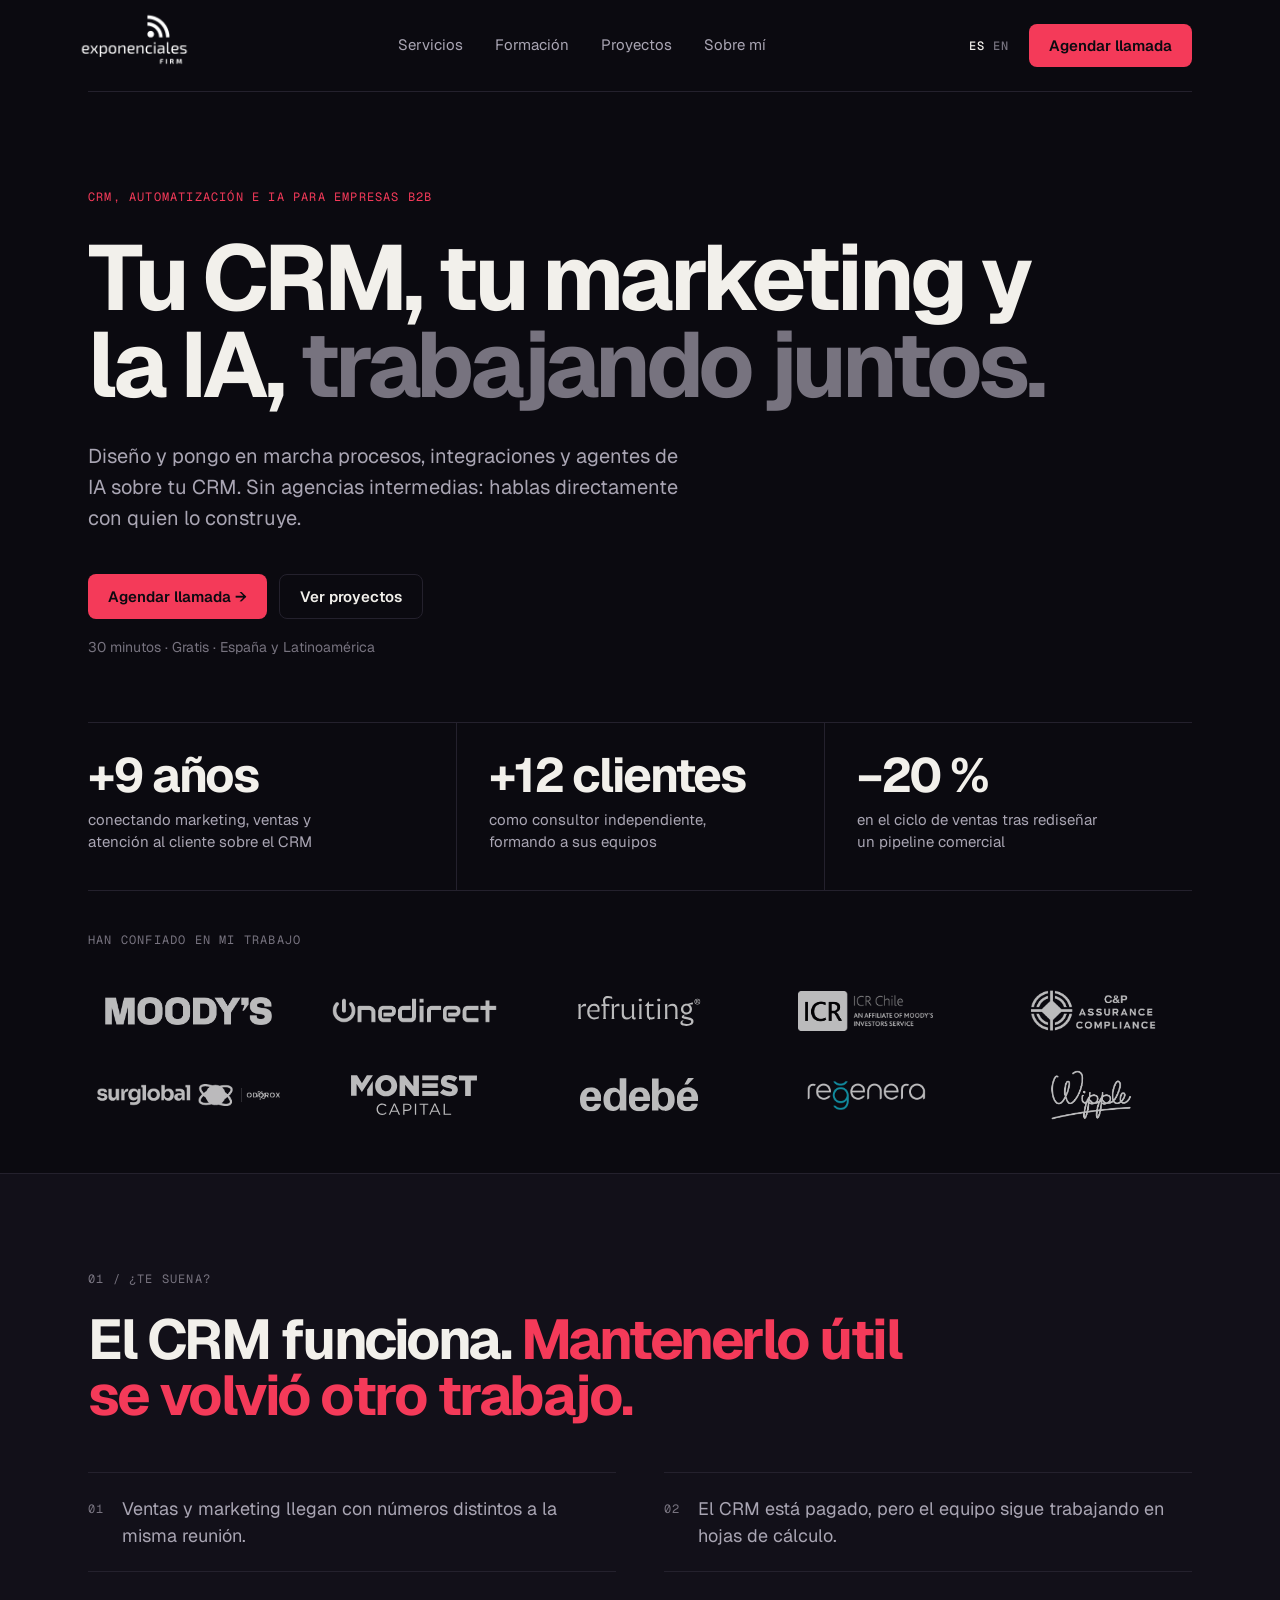
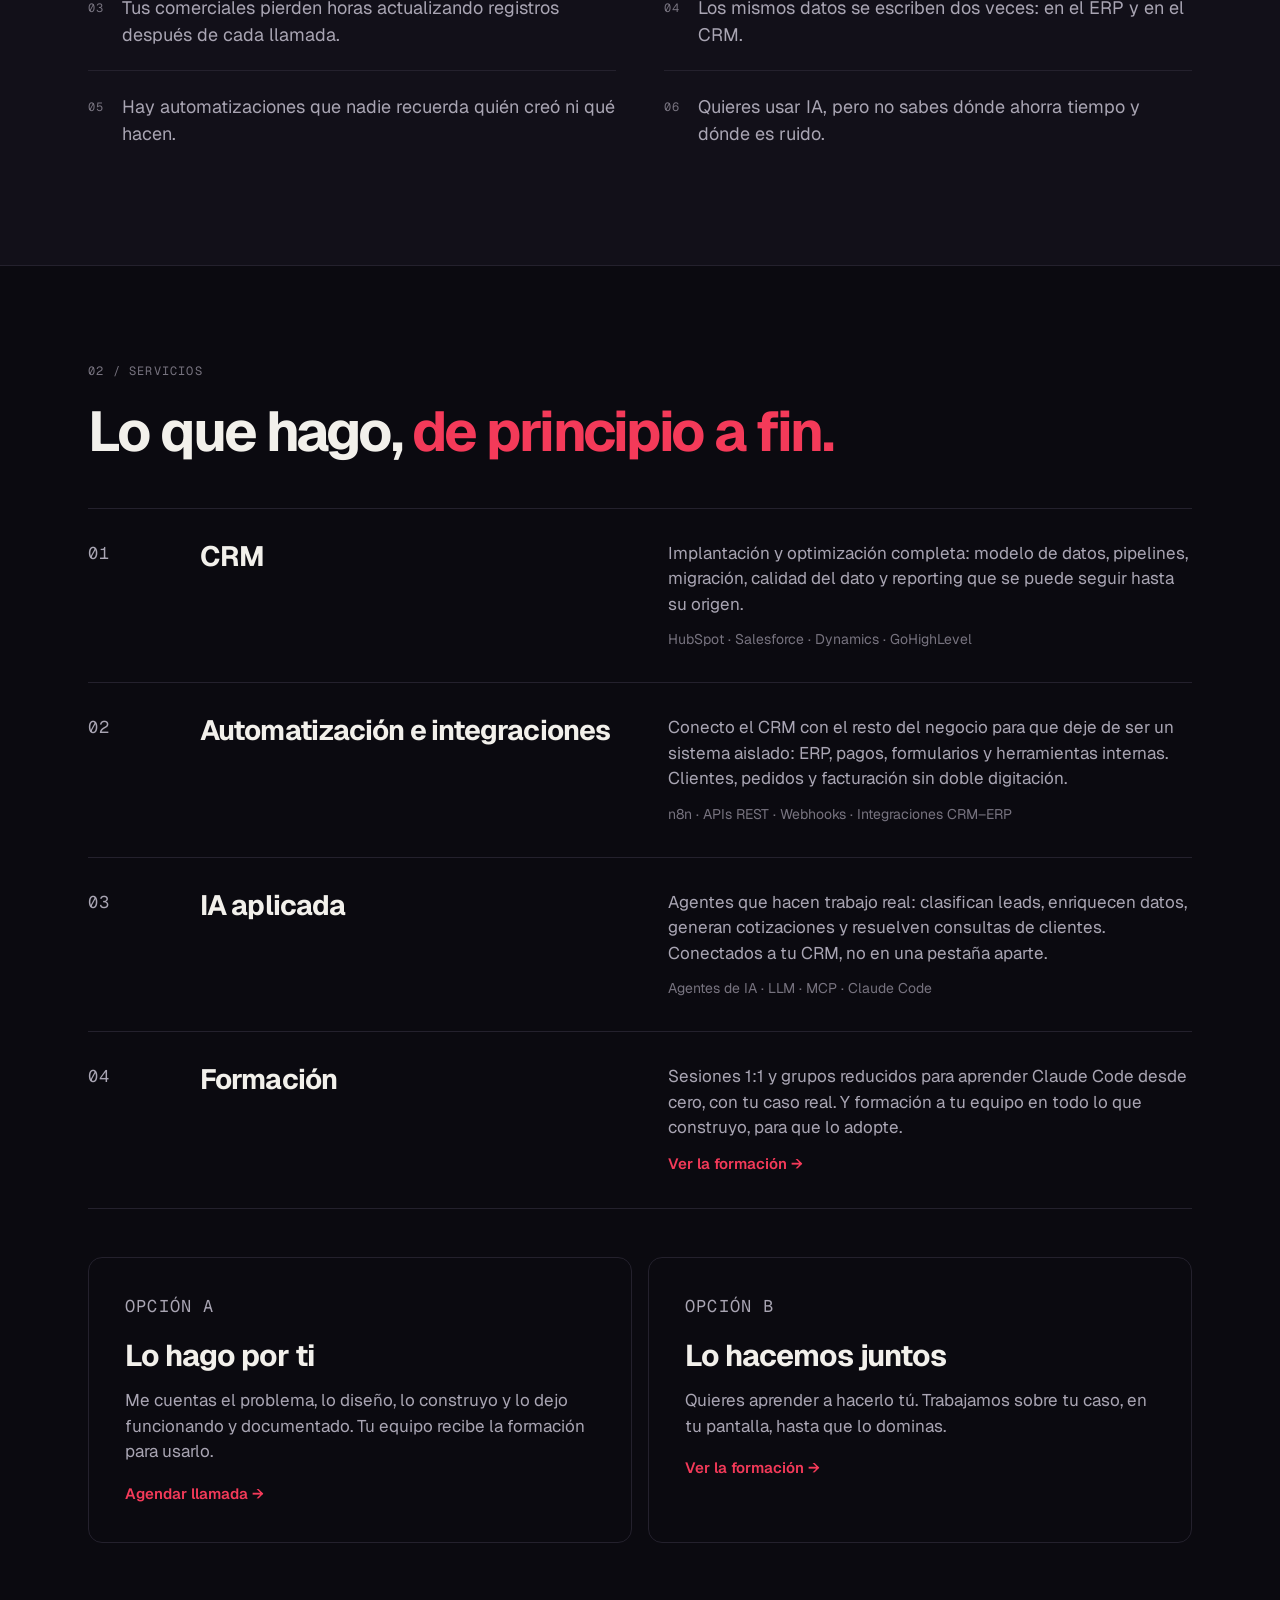
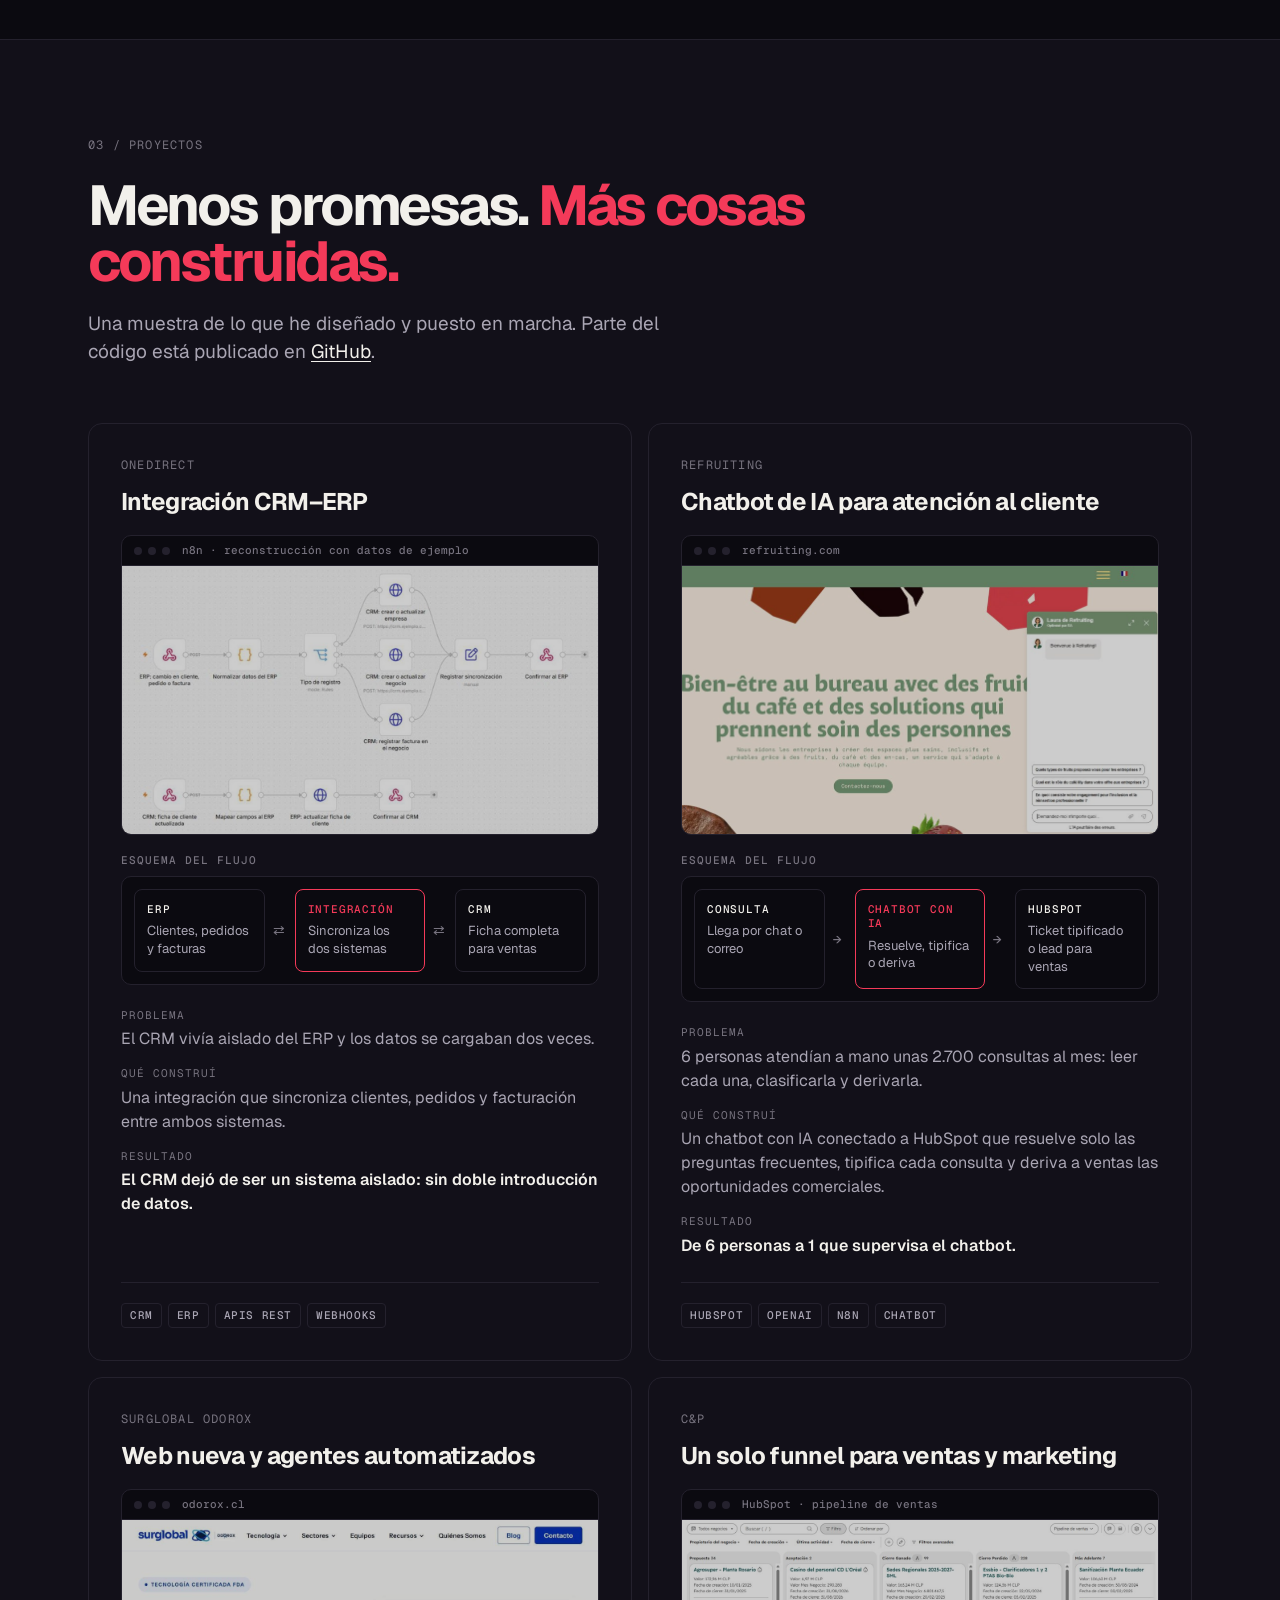
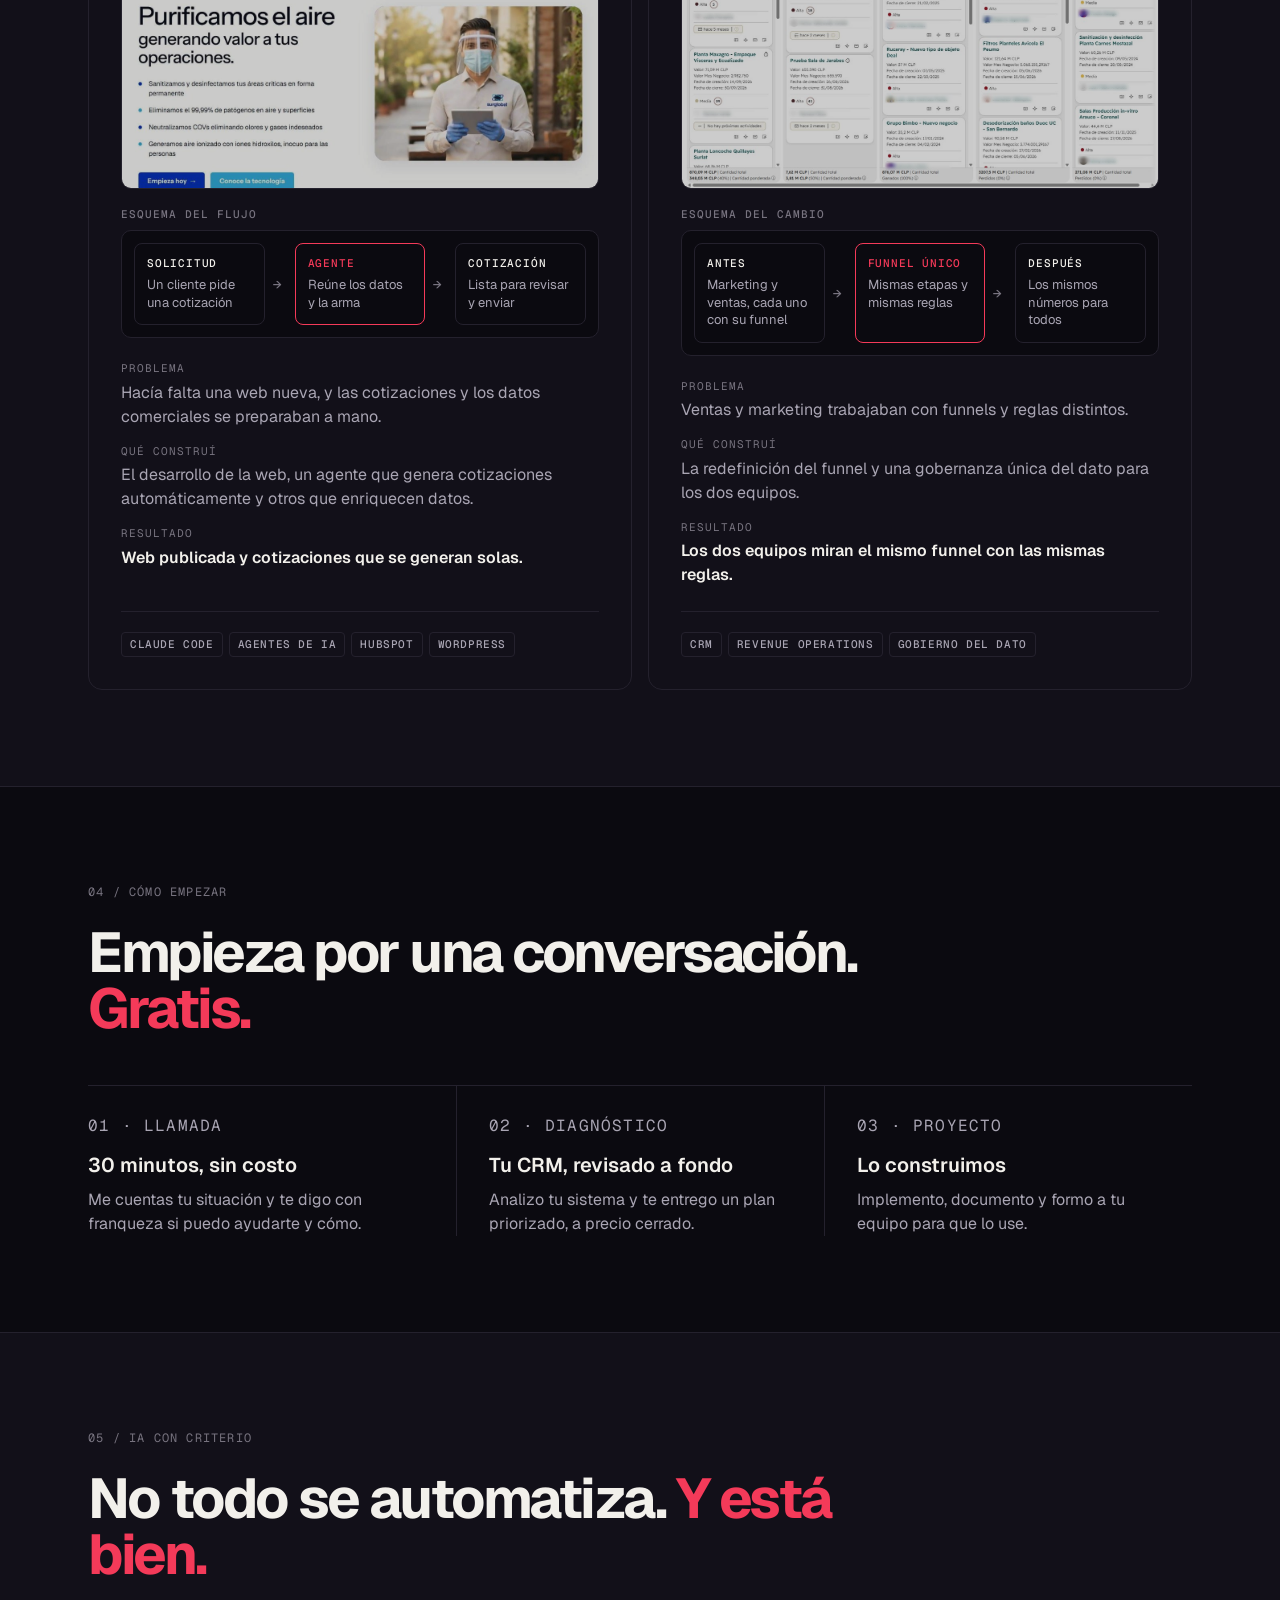
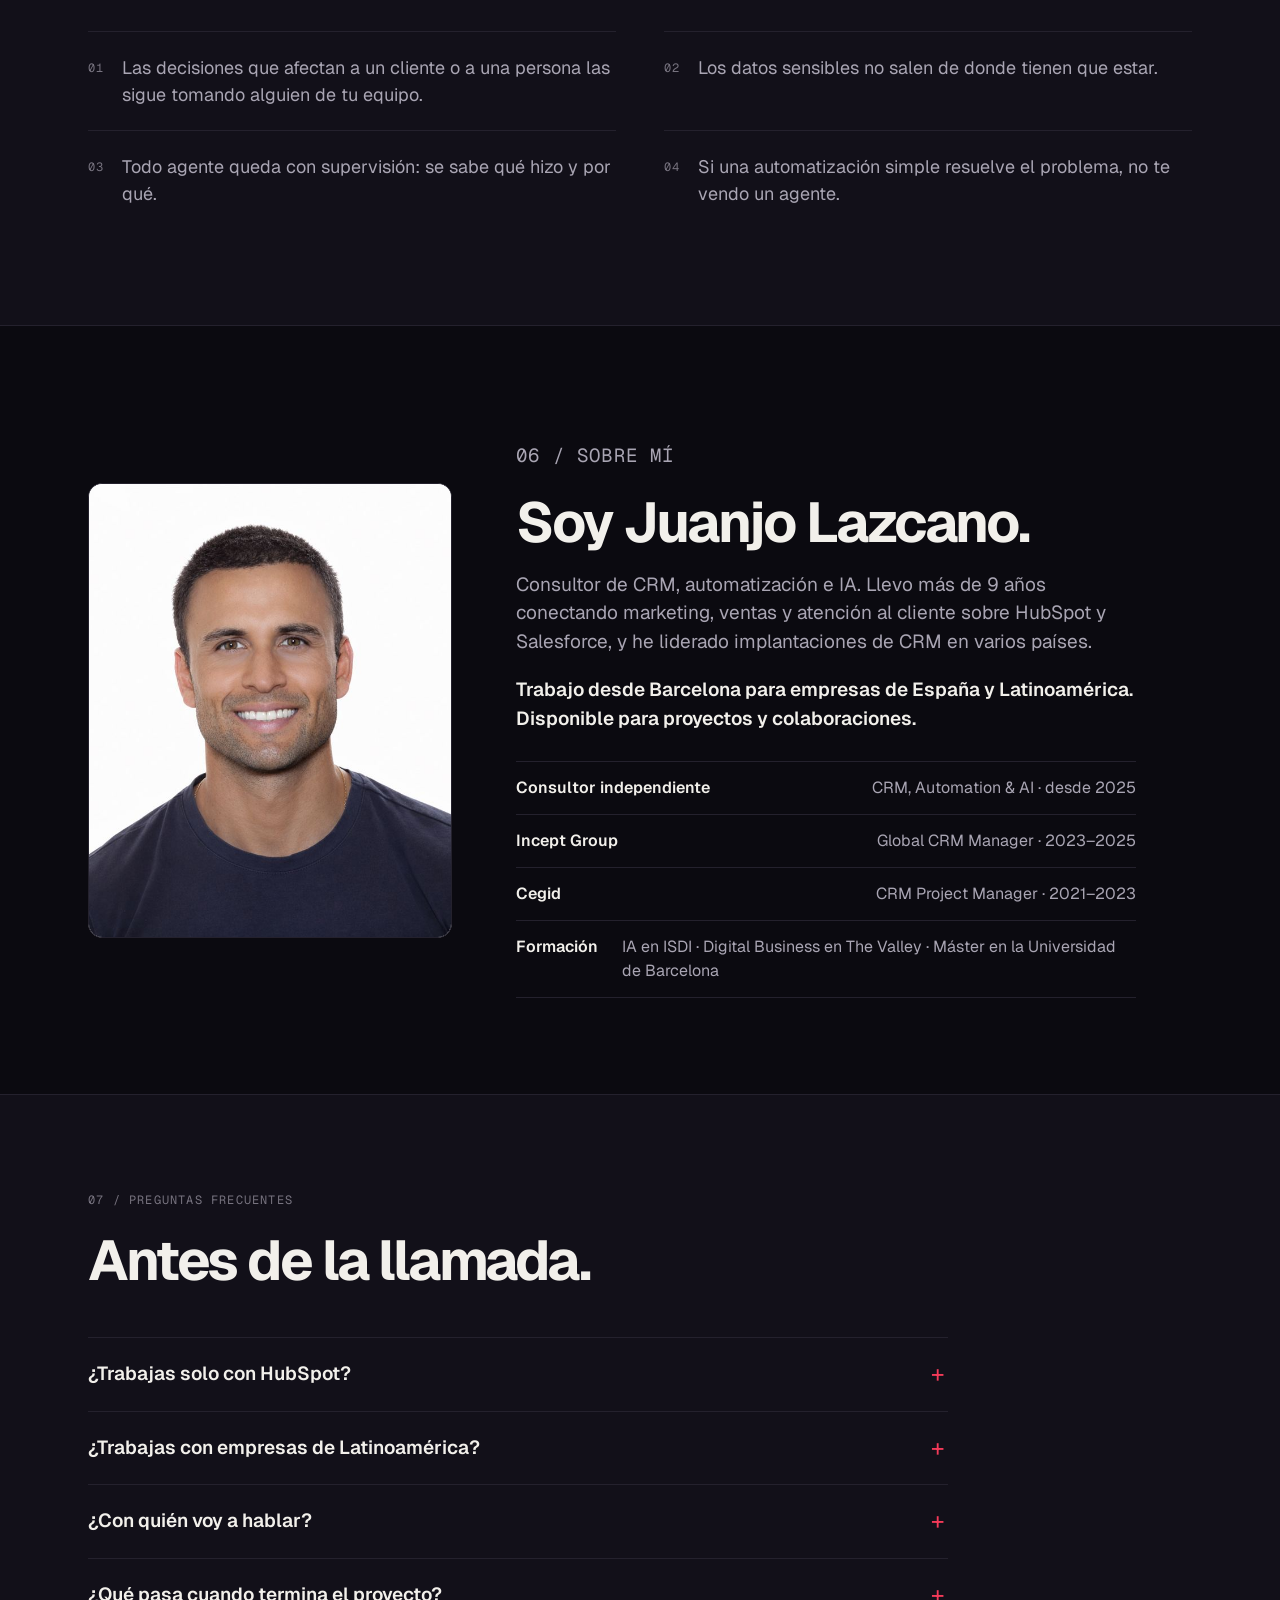
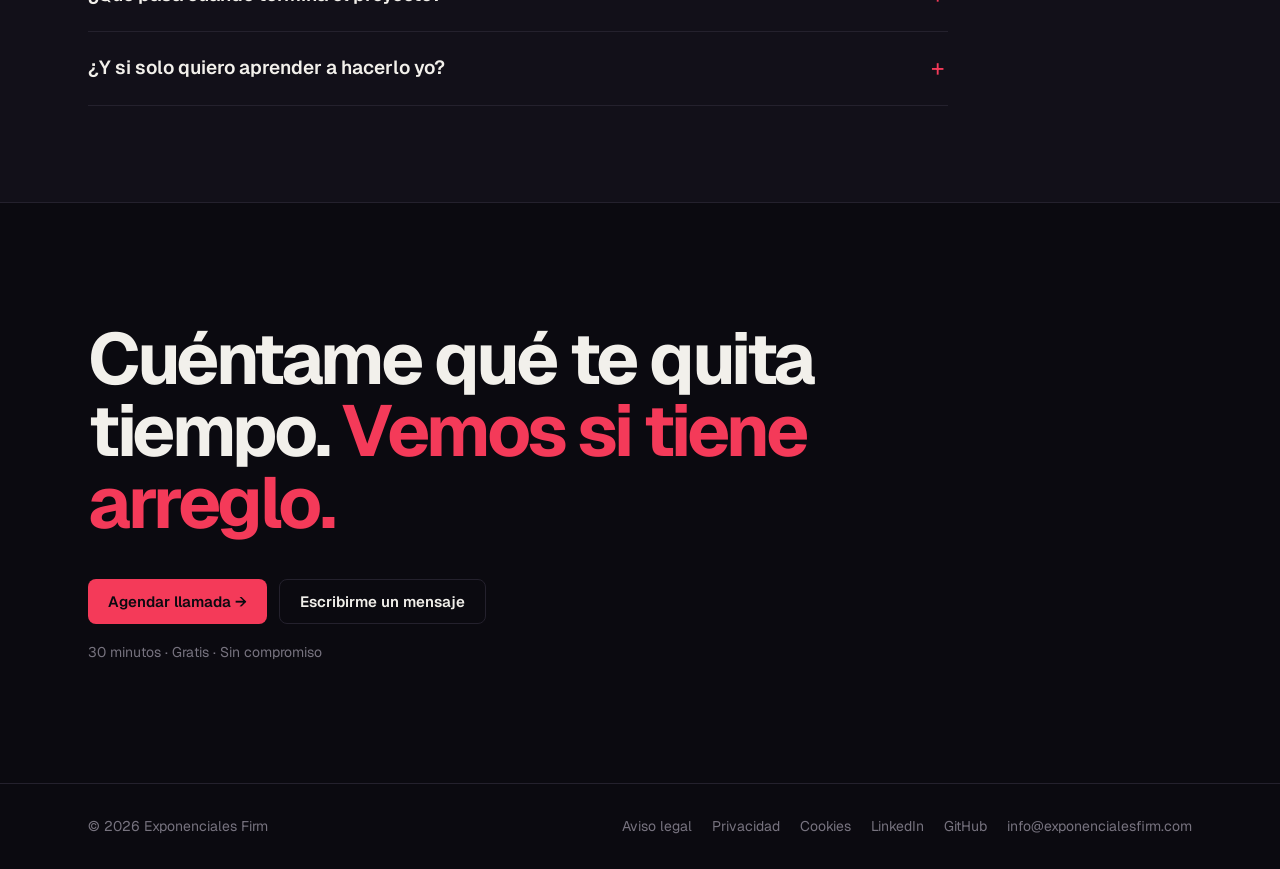
==== commit fde51cd9: "Proyectos: capturas atenuadas sobre fondo oscuro y misma proporción 16:9 para alinear las tarjetas C" ====
--- a/index.html
+++ b/index.html
@@ -114,7 +114,10 @@
   .shot .bar i{width:8px;height:8px;border-radius:50%;background:var(--line)}
   .shot .bar span{margin-left:6px}
   .shot a{display:block}
-  .shot img{display:block;width:100%;height:auto}
+  .shot img{display:block;width:100%;height:auto;aspect-ratio:16/9;object-fit:cover;object-position:left top;filter:brightness(.8) saturate(.9);transition:filter .25s}
+  .shot img.der{object-position:right top}
+  .project:hover .shot img,.shot a:focus-visible img{filter:none}
+  @media (prefers-reduced-motion:reduce){.shot img{transition:none}}
   .shot a:focus-visible{outline:2px solid var(--coral);outline-offset:-2px}
   .flow{margin:0 0 8px}
   .flow figcaption{font:500 11px/1 "Geist Mono",monospace;letter-spacing:1px;text-transform:uppercase;color:var(--text-3);margin-bottom:10px}
@@ -508,7 +511,7 @@
         <h3>Chatbot de IA para atención al cliente</h3>
         <figure class="shot">
           <div class="bar" aria-hidden="true"><i></i><i></i><i></i><span>refruiting.com</span></div>
-          <a href="https://www.refruiting.com/" target="_blank" rel="noopener" aria-label="Ver la web: refruiting.com"><img src="/proyectos/refruiting-chatbot.jpg" width="1184" height="538" loading="lazy" alt="Web de Refruiting con el chatbot de IA abierto"></a>
+          <a href="https://www.refruiting.com/" target="_blank" rel="noopener" aria-label="Ver la web: refruiting.com"><img src="/proyectos/refruiting-chatbot.jpg" class="der" width="1184" height="538" loading="lazy" alt="Web de Refruiting con el chatbot de IA abierto"></a>
         </figure>
         <figure class="flow">
           <figcaption>Esquema del flujo</figcaption>
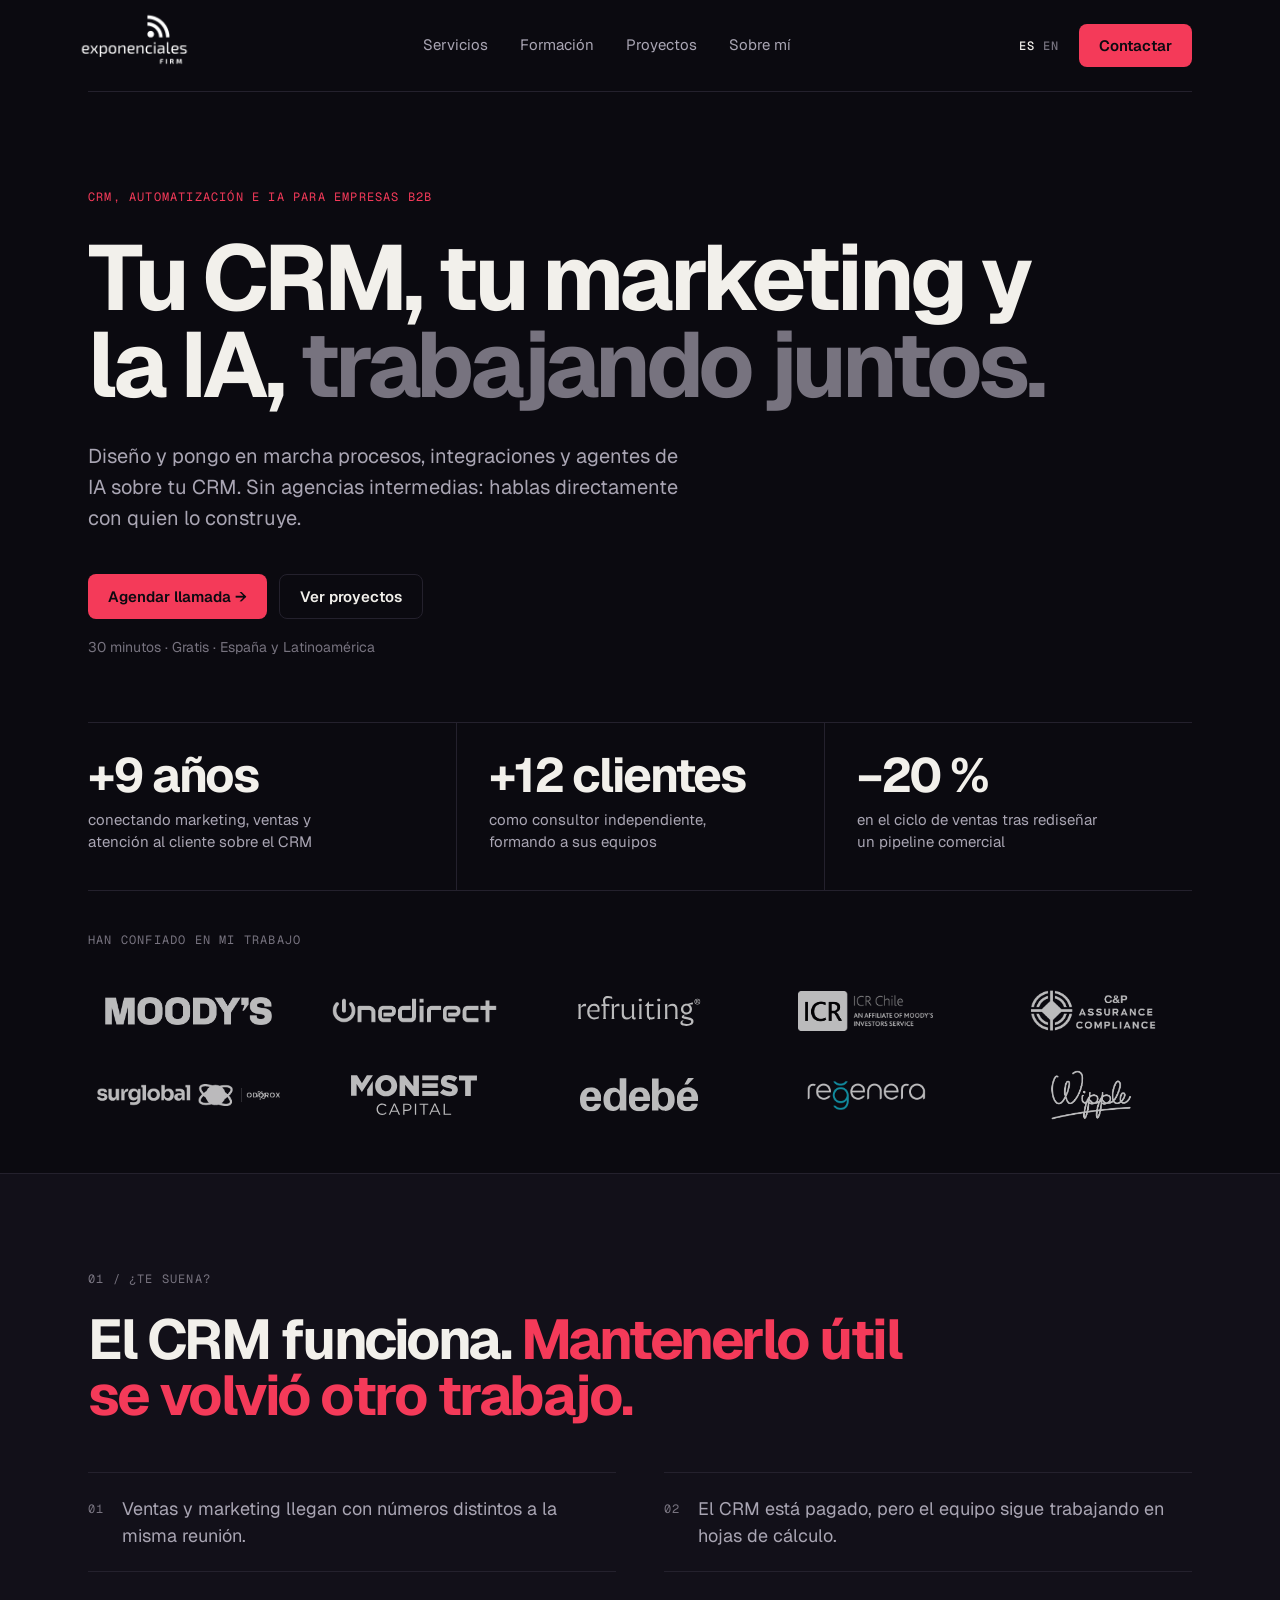
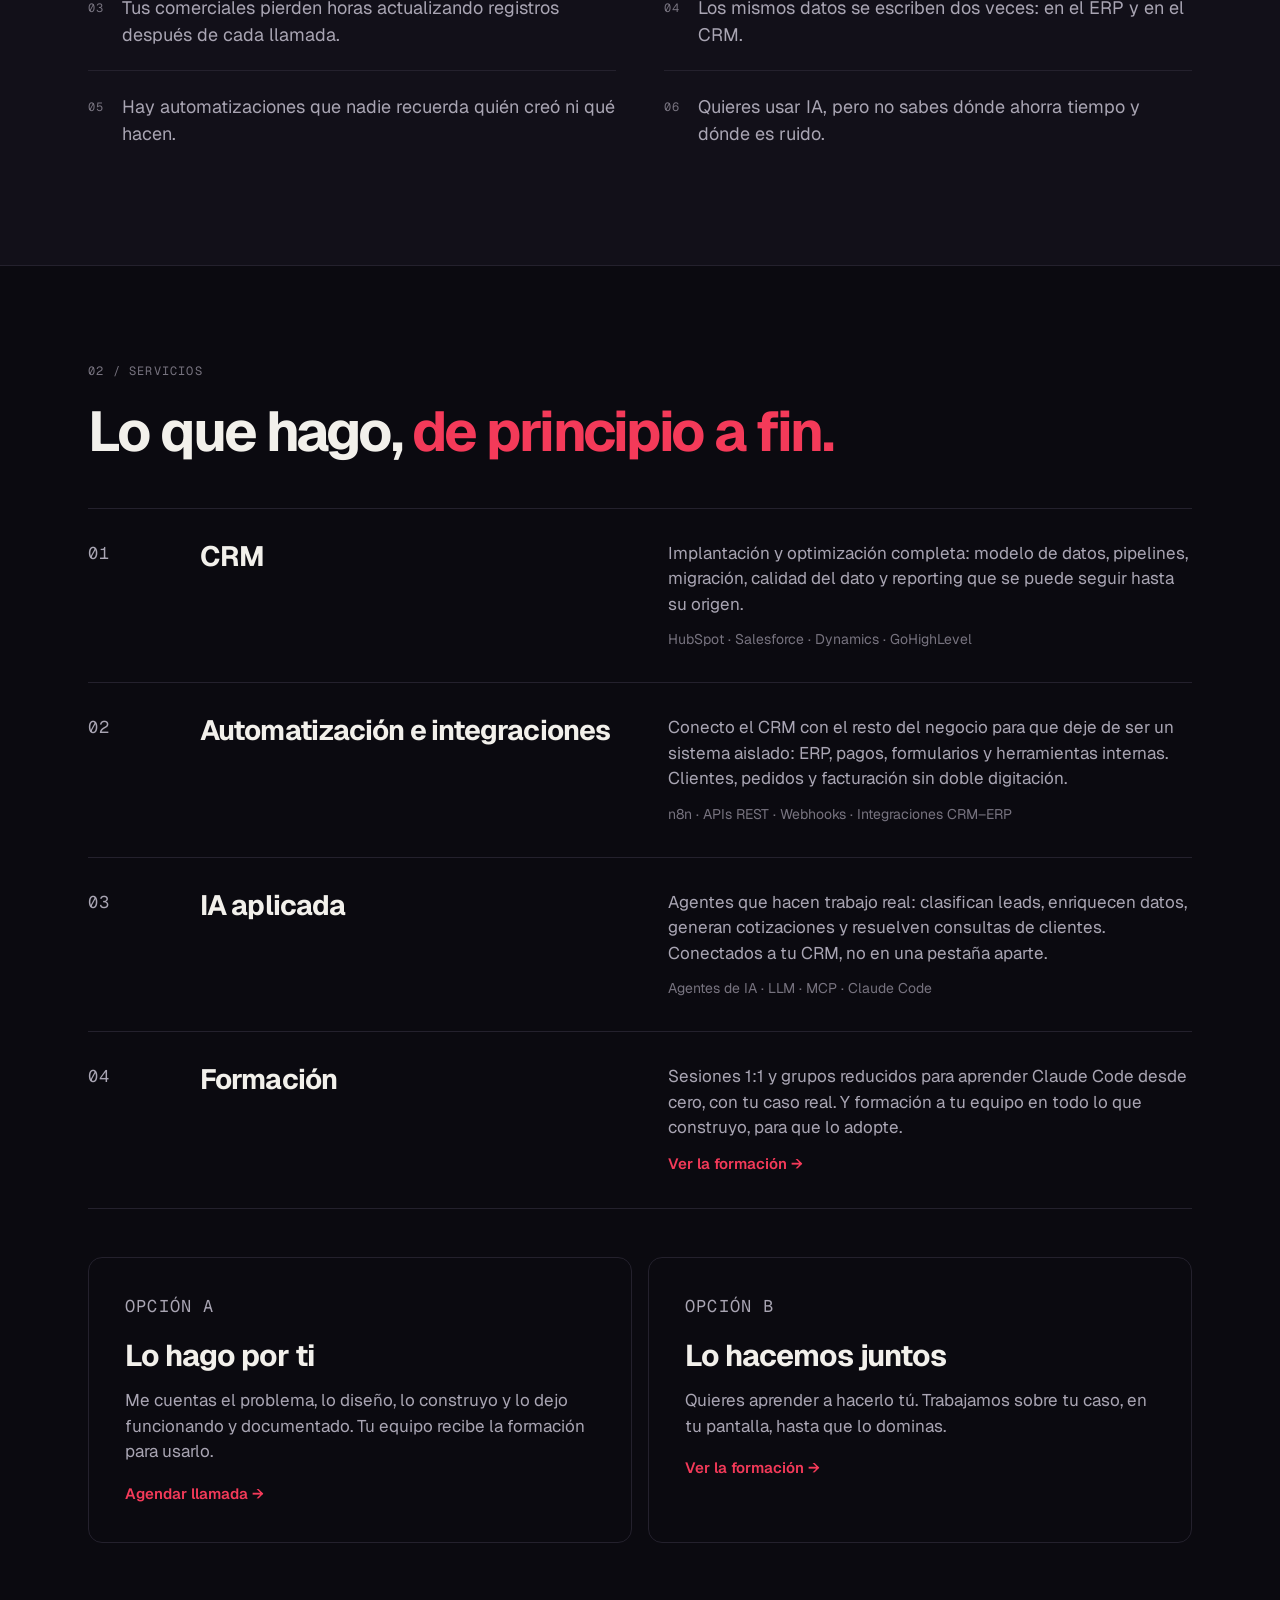
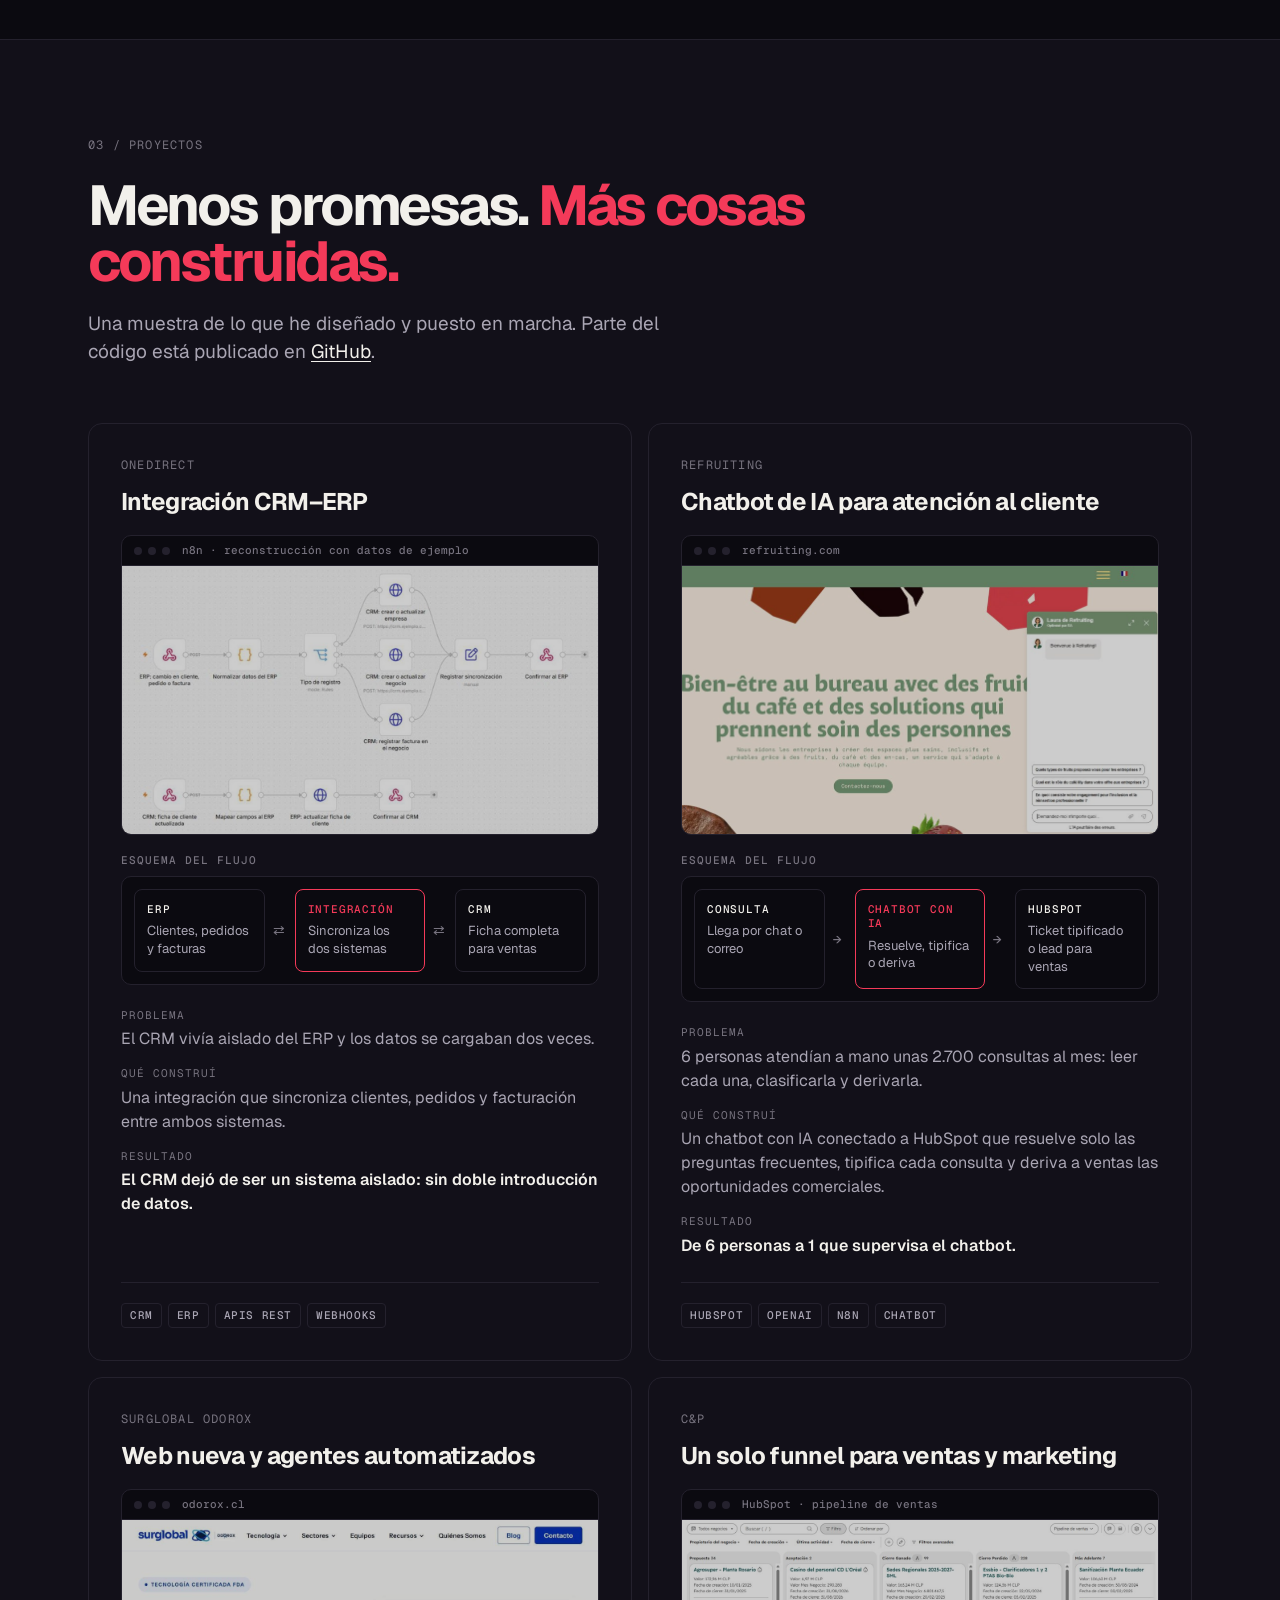
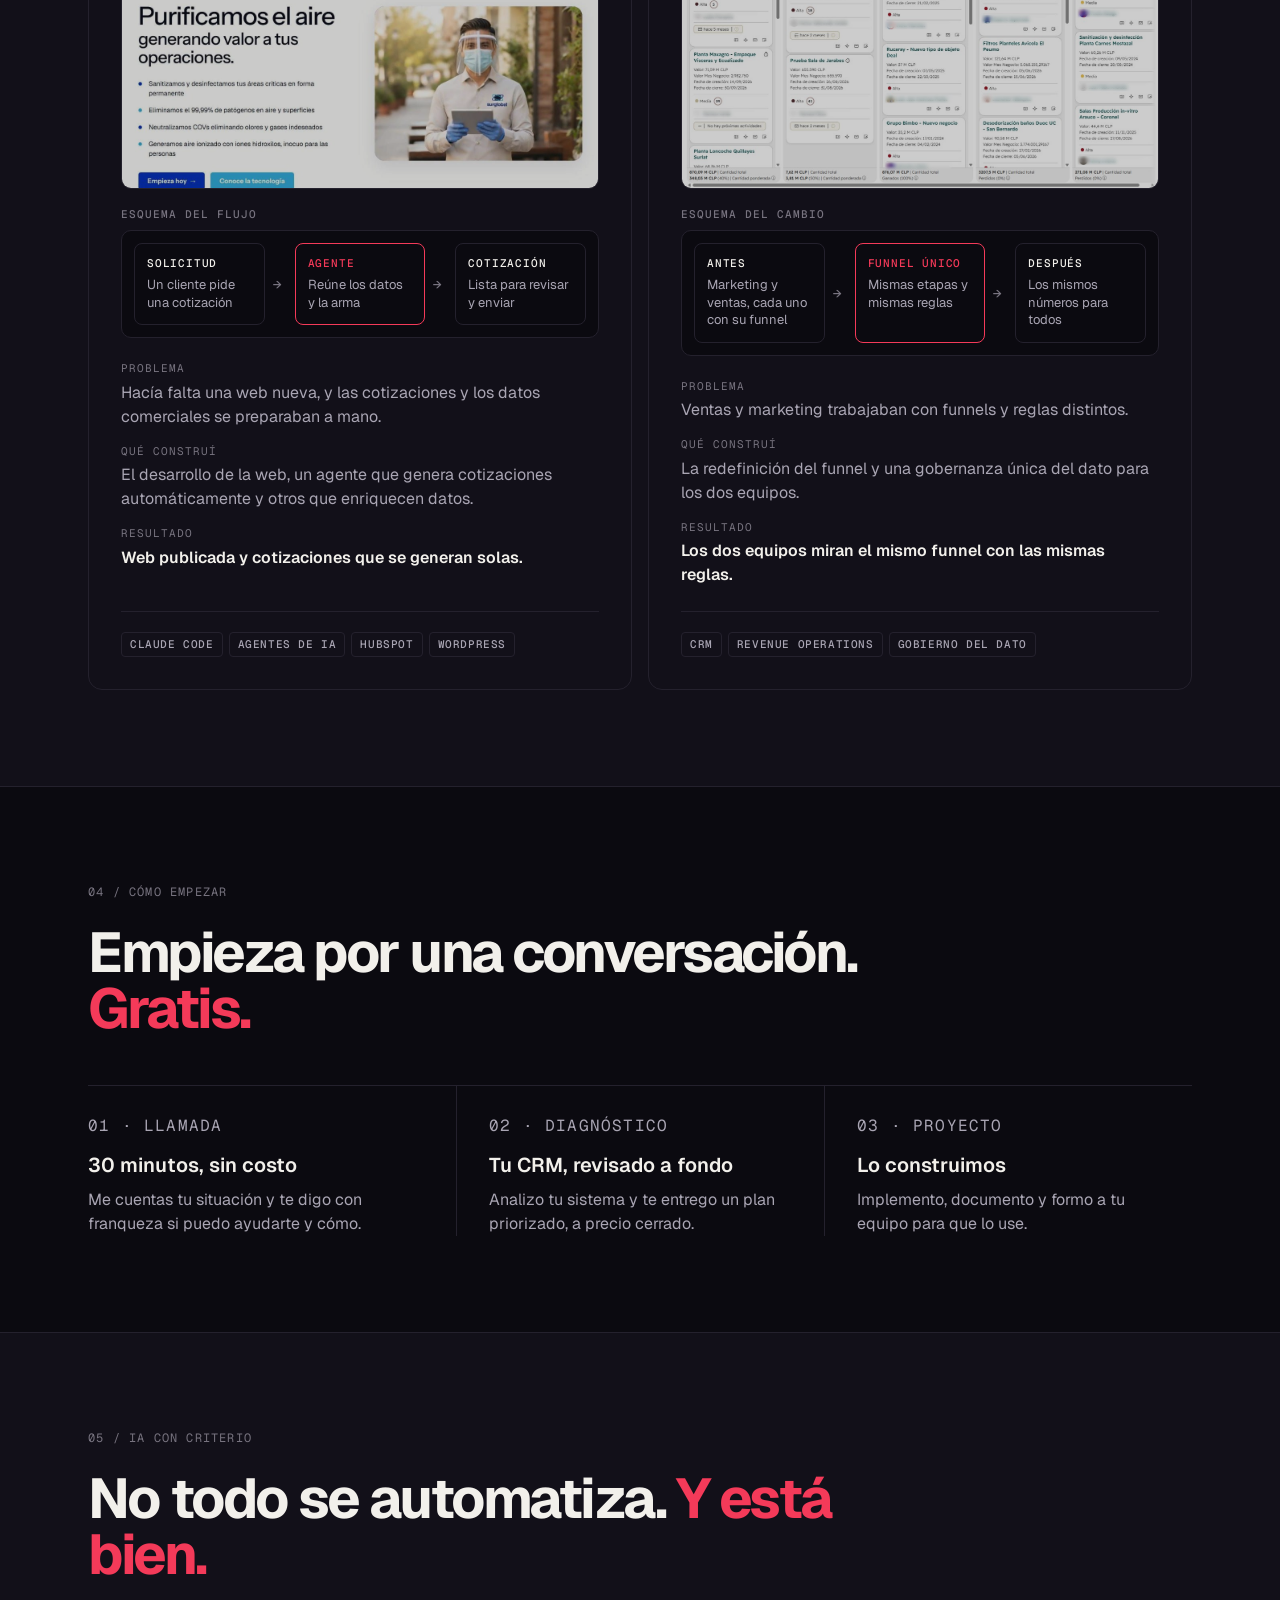
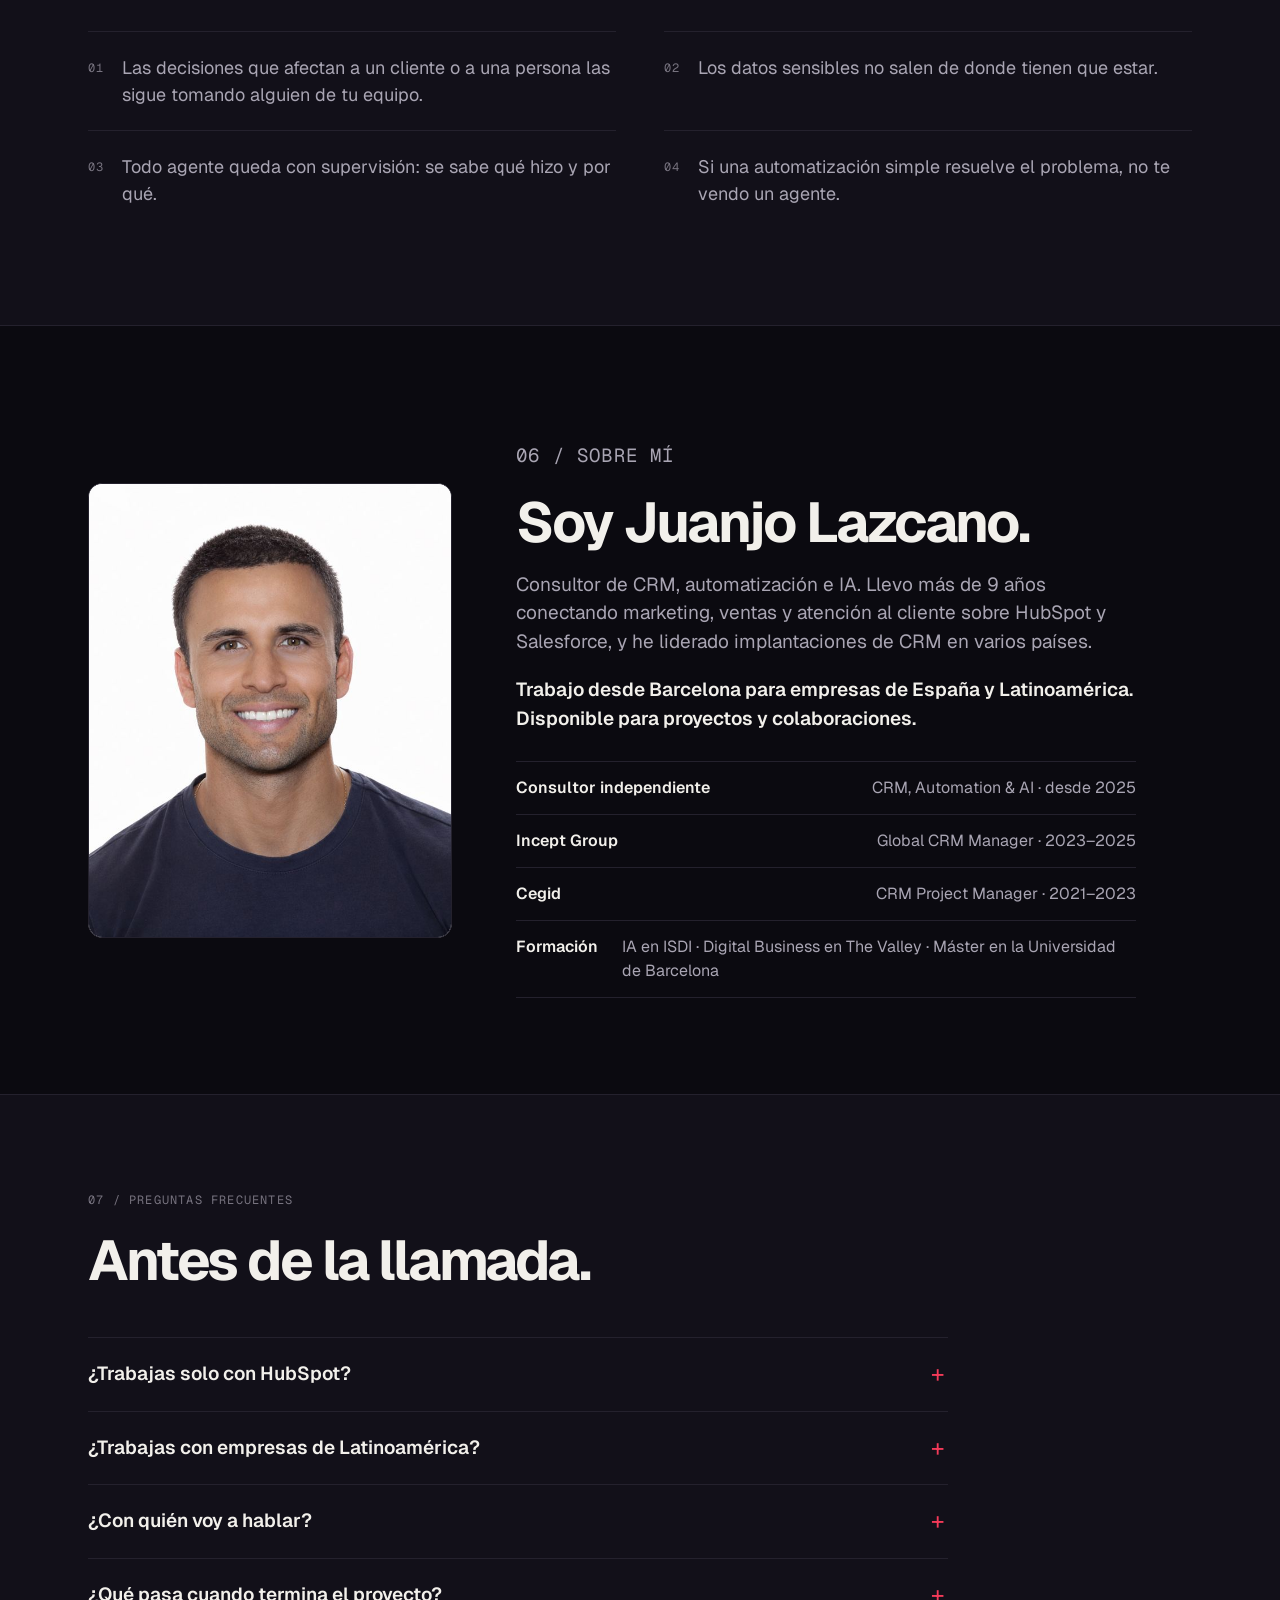
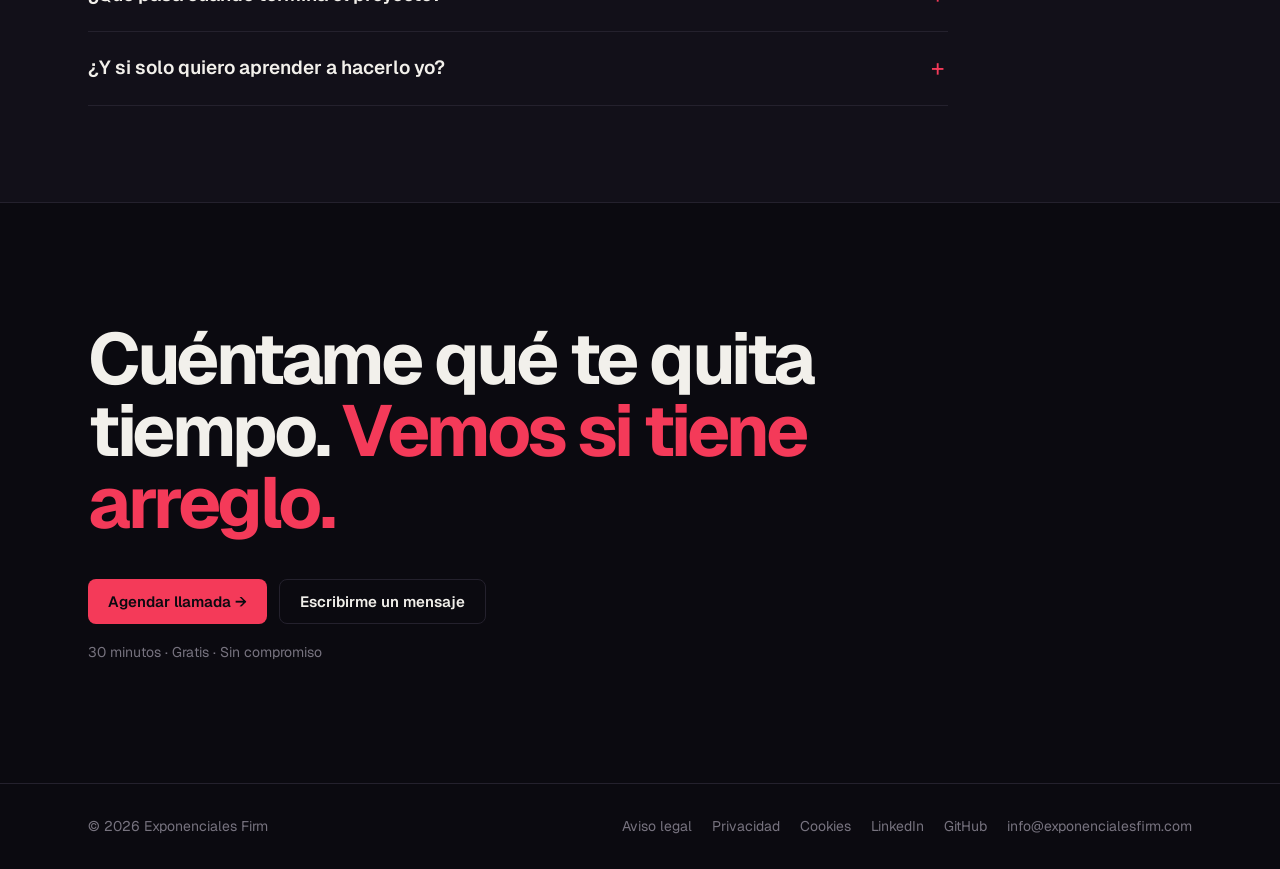
==== commit b5d225f6: "Cabecera: botón Contactar que abre el formulario (en formación lleva a la home y lo abre) Co-Authore" ====
--- a/index.html
+++ b/index.html
@@ -367,7 +367,7 @@
     </ul>
     <div class="nav-right">
       <div class="lang" aria-label="Idioma"><a href="/" aria-current="true" lang="es">ES</a><a href="/en/" lang="en">EN</a></div>
-      <a class="btn btn--coral" href="https://meetings-eu1.hubspot.com/exponenciales-firm/juanjo" target="_blank" rel="noopener">Agendar llamada</a>
+      <a class="btn btn--coral" href="#escribir" data-abrir-form aria-controls="formulario-contacto">Contactar</a>
     </div>
   </nav>
 
@@ -684,6 +684,8 @@
         if (primero) primero.focus({ preventScroll: true });
       });
     });
+    // Desde otras páginas se llega con #escribir y el formulario se abre solo
+    if (location.hash === "#escribir") { var abrir = document.querySelector("[data-abrir-form]"); if (abrir) abrir.click(); }
 
     document.querySelectorAll('form[data-hs-form]').forEach(function (f) {
       var estado = f.querySelector('.hsf-status');
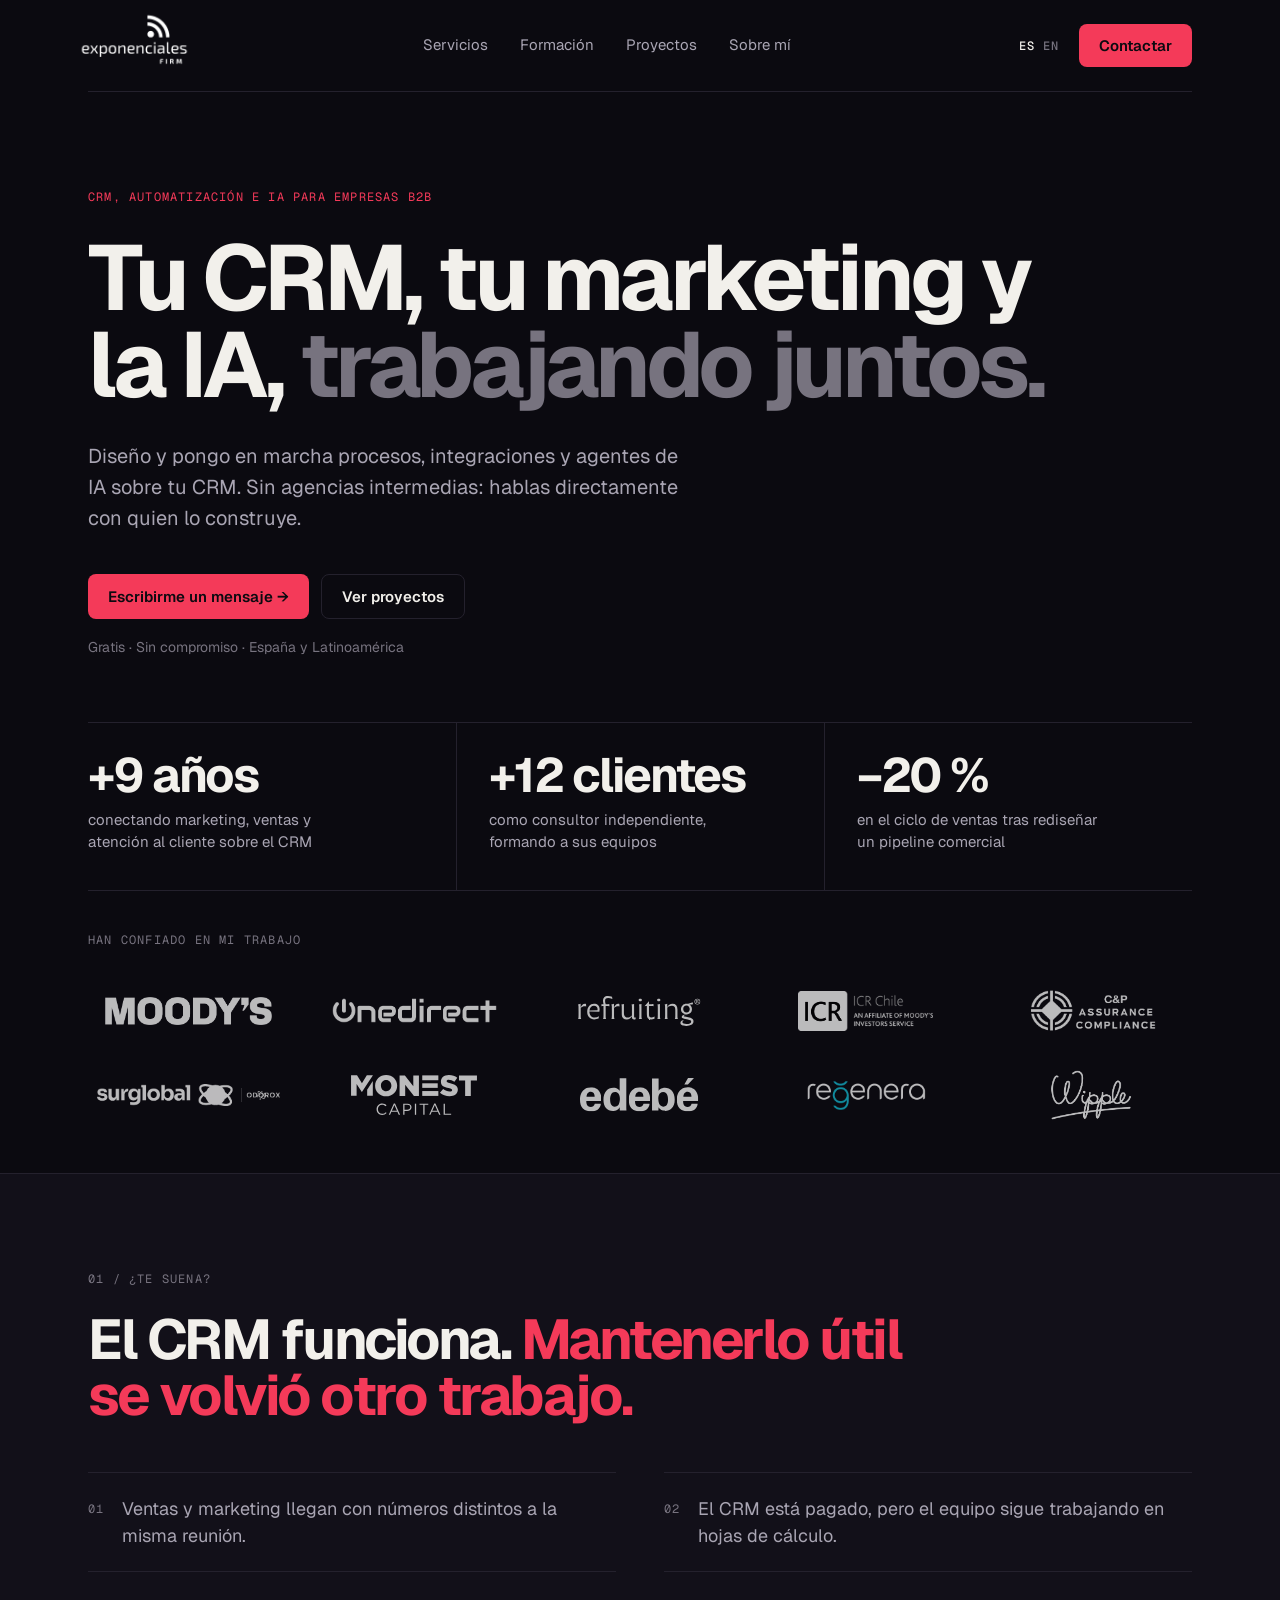
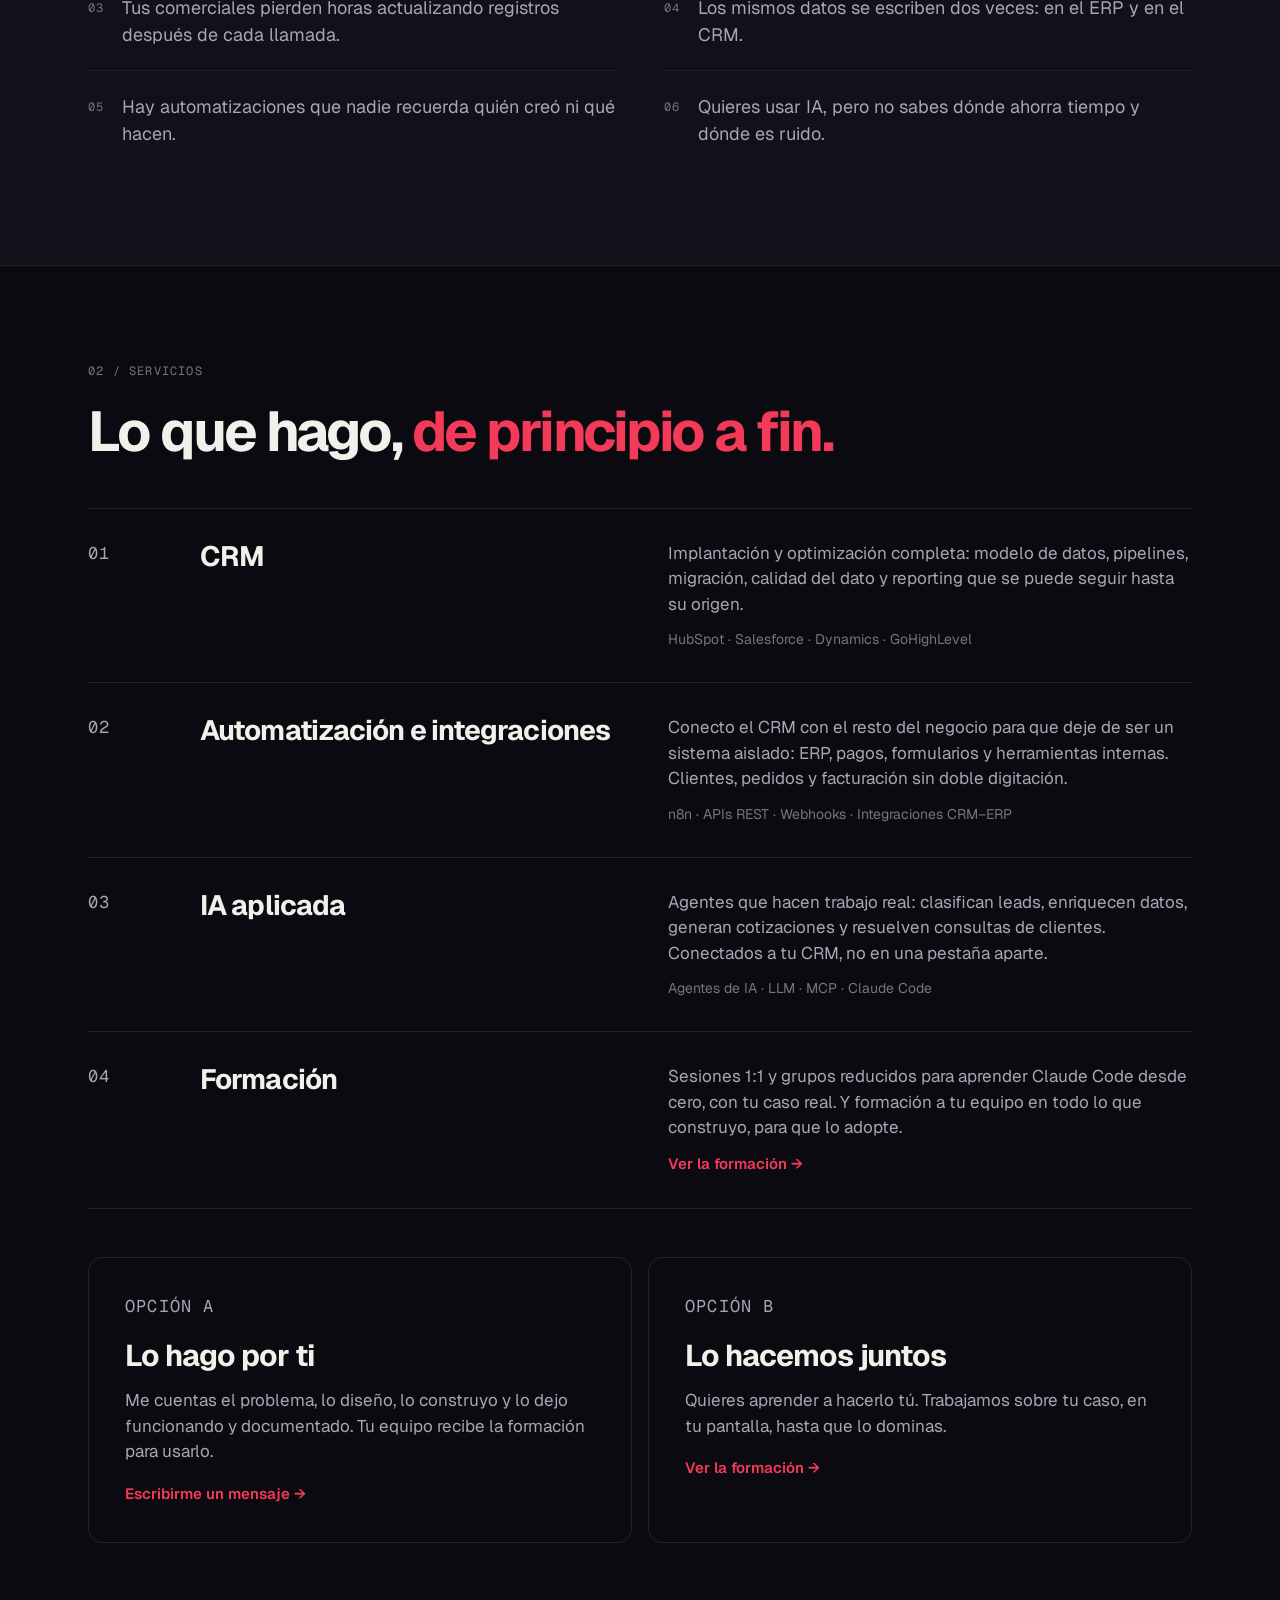
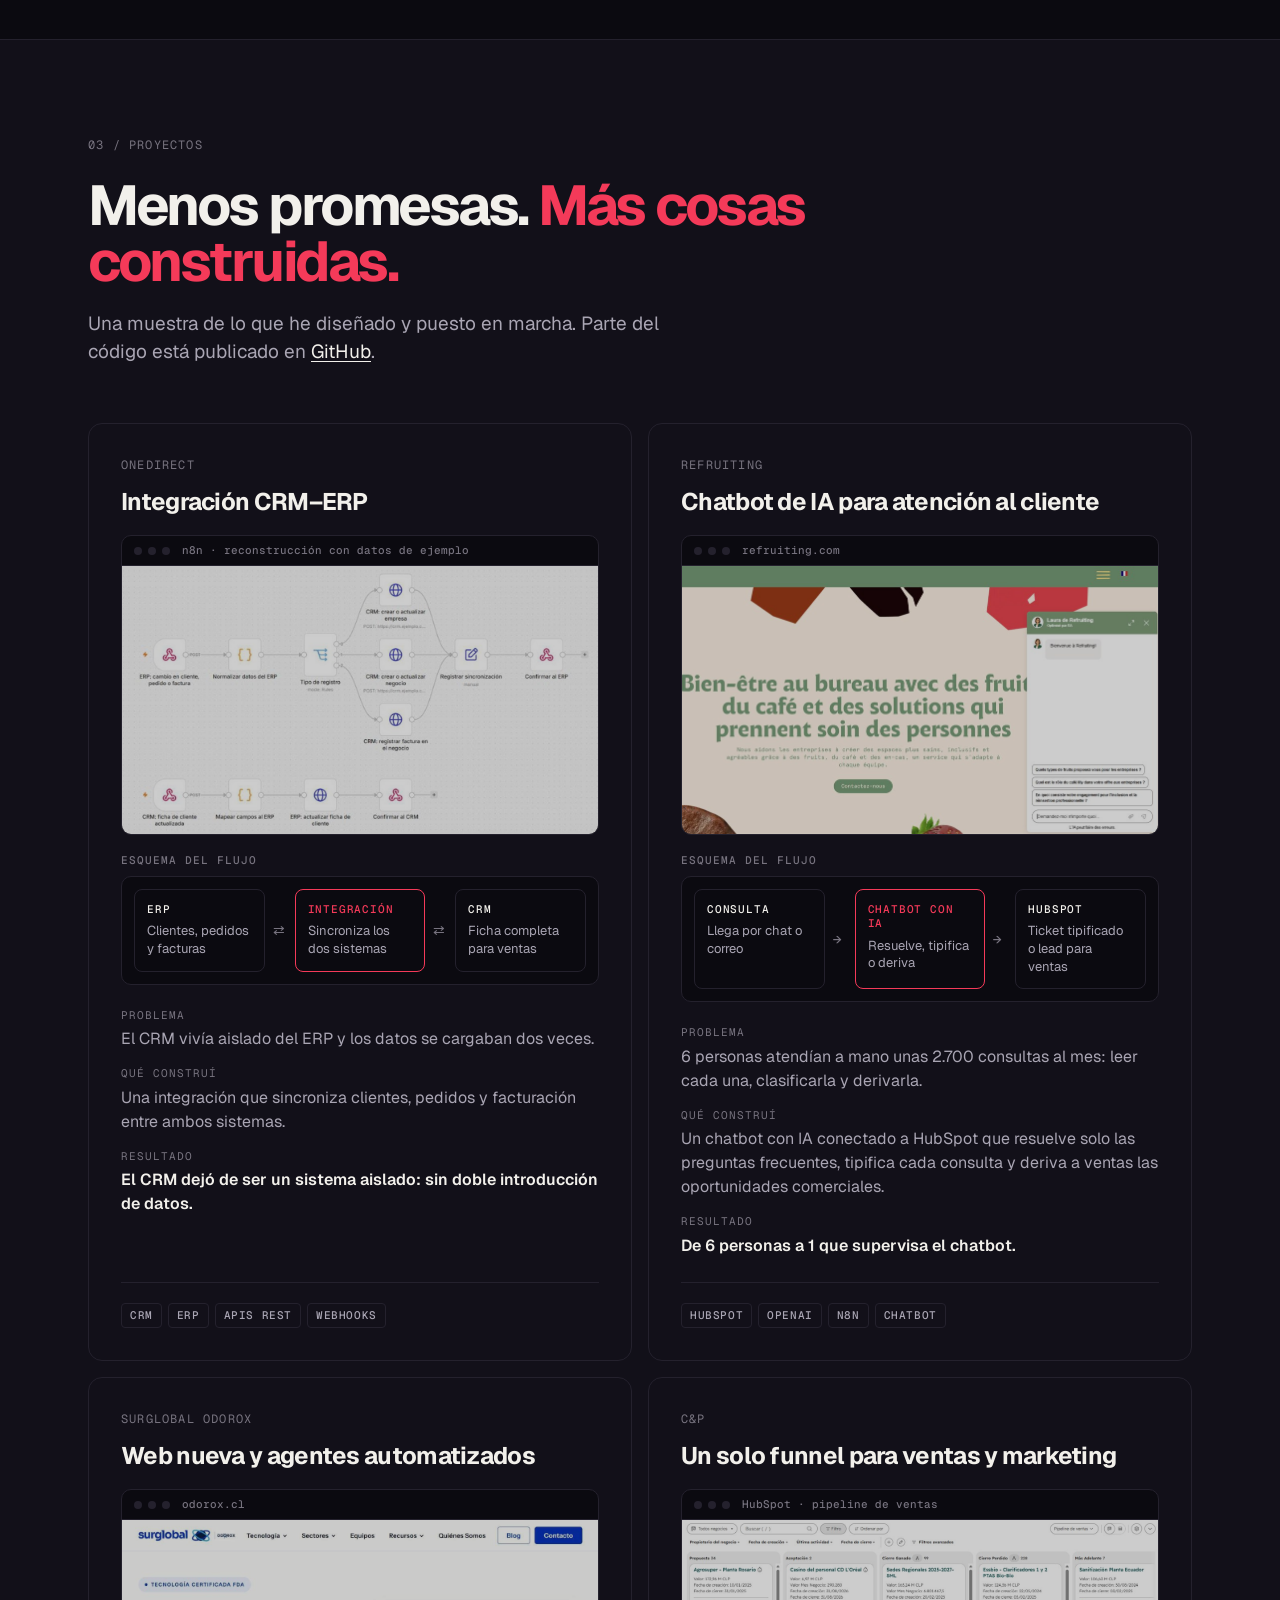
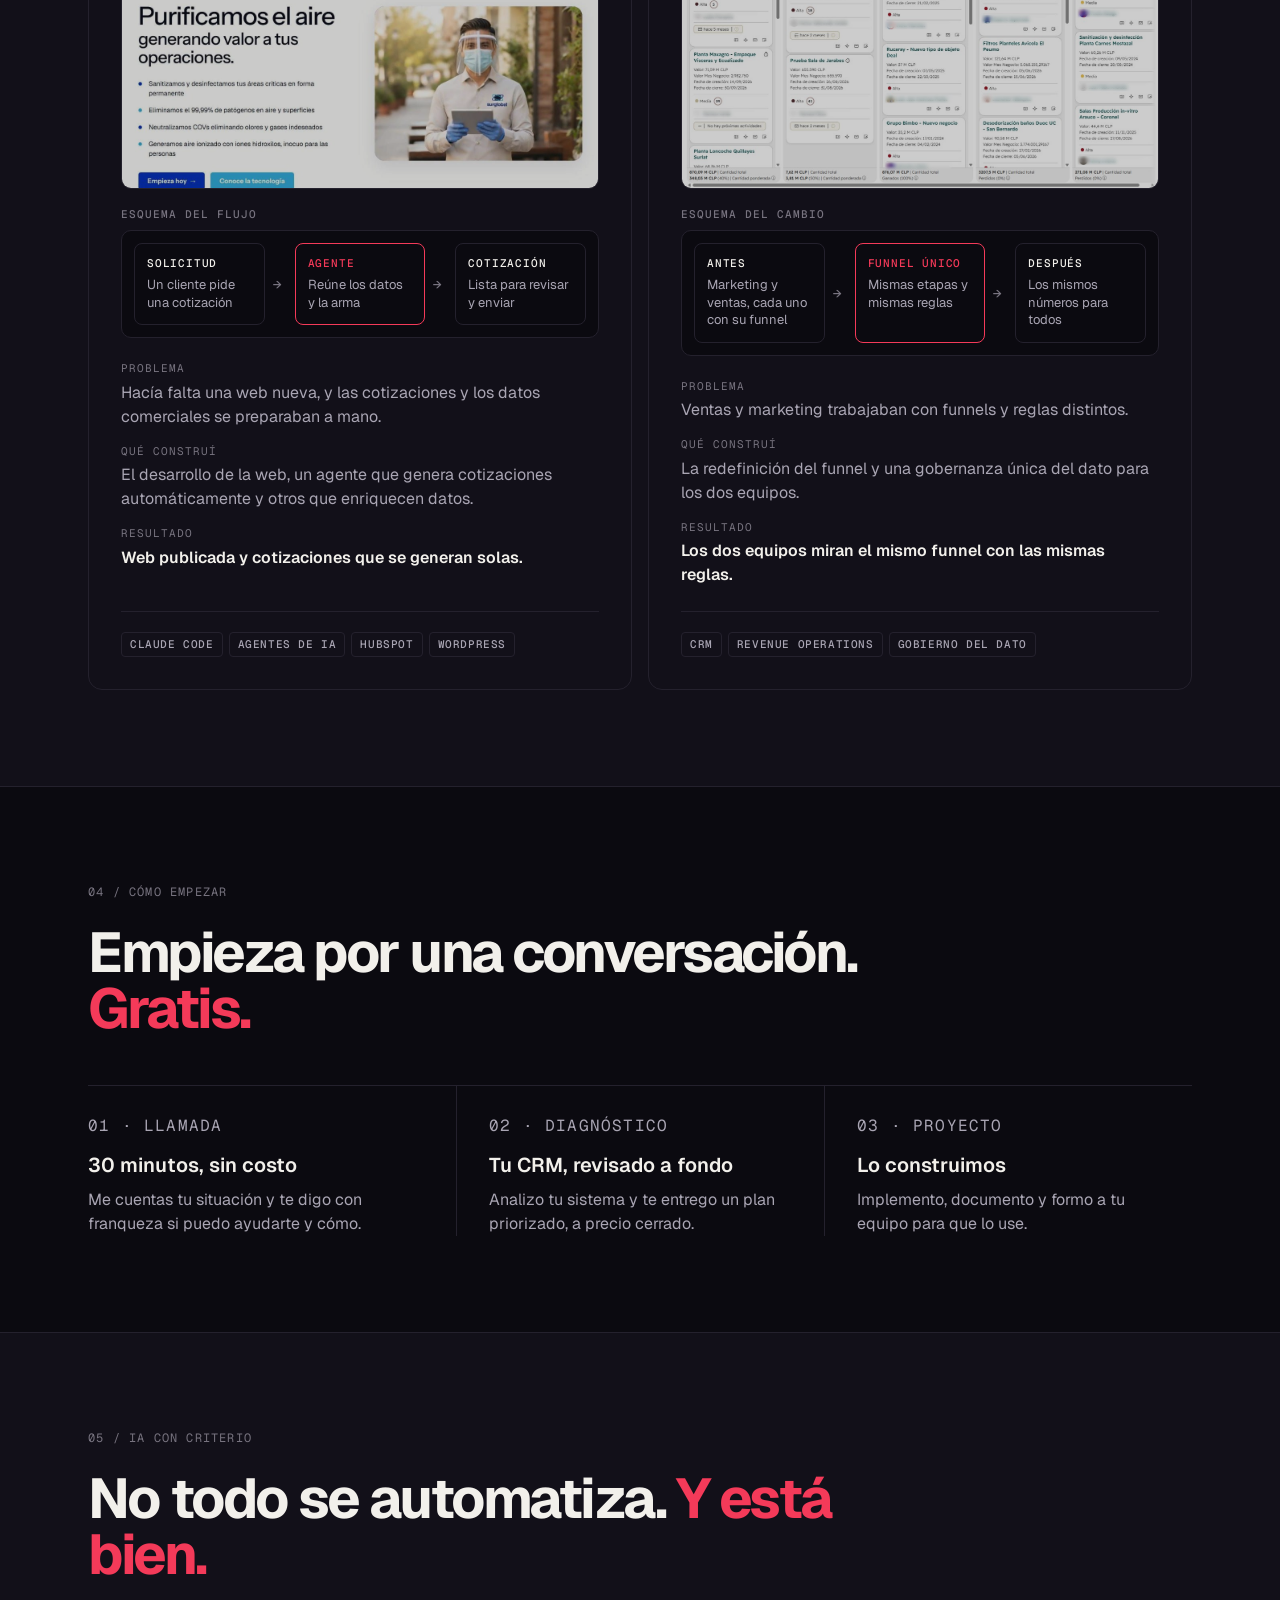
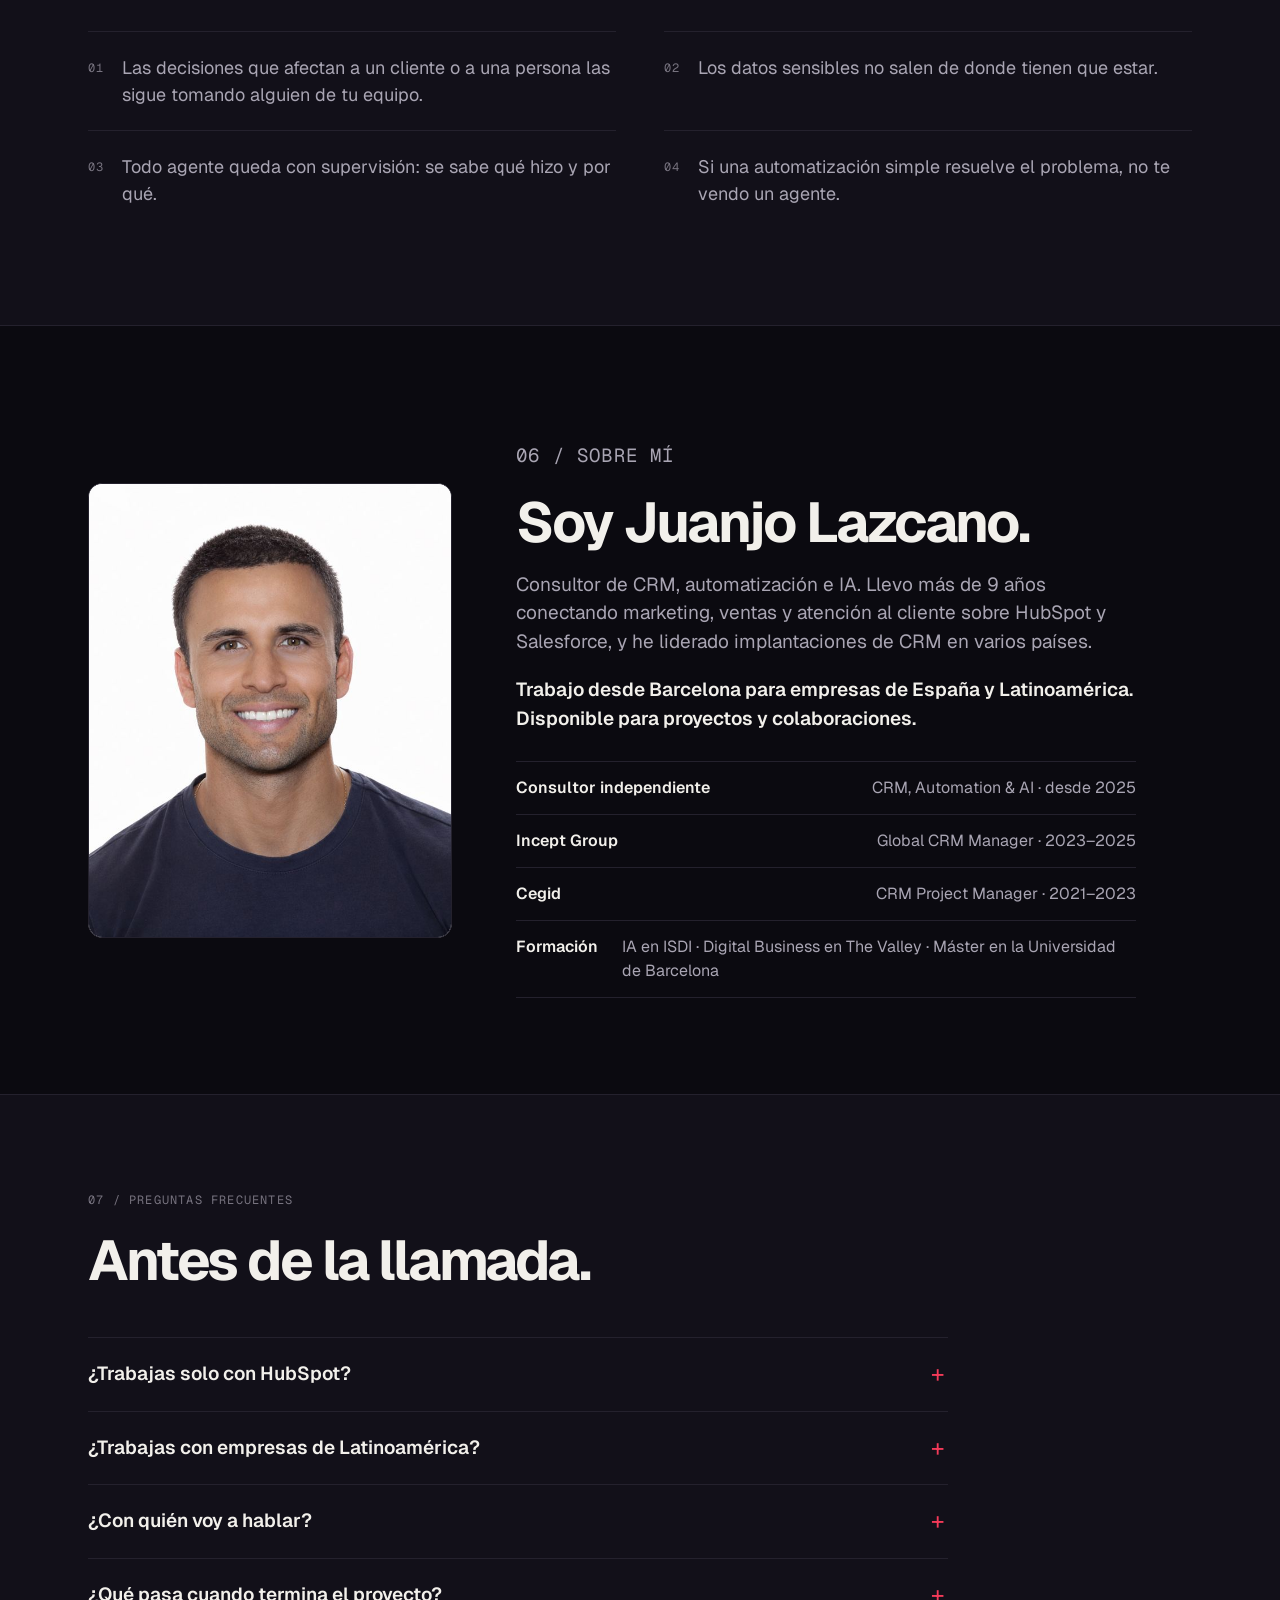
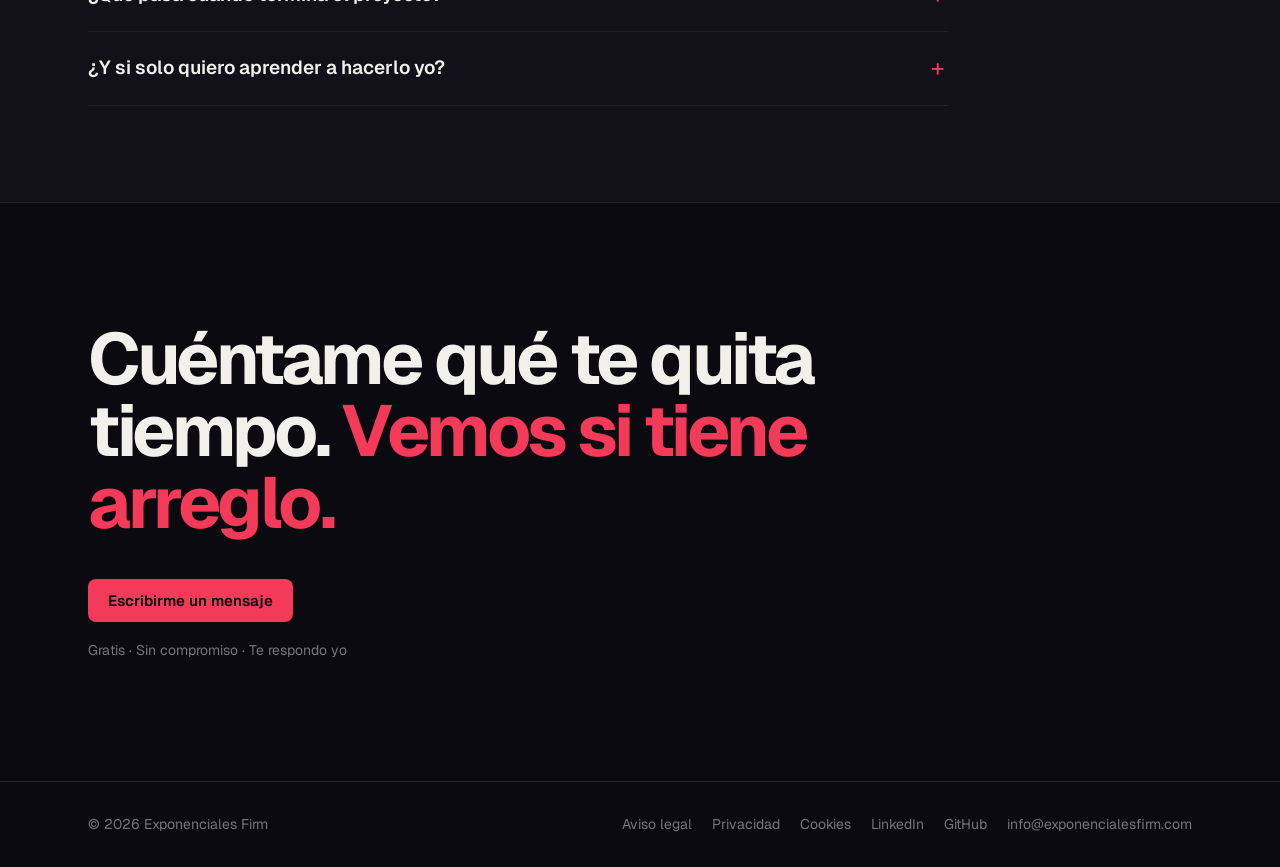
==== commit 6399d142: "Llamadas a la acción: 'Escribirme un mensaje' en lugar de 'Agendar llamada' mientras se resuelve la " ====
--- a/index.html
+++ b/index.html
@@ -4,7 +4,7 @@
 <meta charset="utf-8">
 <meta name="viewport" content="width=device-width, initial-scale=1">
 <title>Consultor de CRM, HubSpot e IA para B2B | Exponenciales Firm</title>
-<meta name="description" content="Consultoría de CRM, automatización e IA para empresas B2B. HubSpot, Salesforce, n8n y agentes de IA, sin agencias intermedias. Agenda una llamada gratis.">
+<meta name="description" content="Consultoría de CRM, automatización e IA para empresas B2B. HubSpot, Salesforce, n8n y agentes de IA, sin agencias intermedias. Escríbeme sin compromiso.">
 <link rel="icon" type="image/png" sizes="32x32" href="/favicon-32.png">
 <link rel="icon" type="image/png" sizes="512x512" href="/favicon-512.png">
 <link rel="apple-touch-icon" href="/apple-touch-icon.png">
@@ -267,9 +267,9 @@
     "Claude Code"
    ],
    "potentialAction": {
-    "@type": "ReserveAction",
-    "target": "https://meetings-eu1.hubspot.com/exponenciales-firm/juanjo",
-    "name": "Agendar llamada"
+    "@type": "CommunicateAction",
+    "target": "https://exponencialesfirm.com/#escribir",
+    "name": "Escribirme un mensaje"
    }
   },
   {
@@ -376,10 +376,10 @@
     <h1>Tu CRM, tu marketing y la IA, <span>trabajando juntos.</span></h1>
     <p class="lede">Diseño y pongo en marcha procesos, integraciones y agentes de IA sobre tu CRM. Sin agencias intermedias: hablas directamente con quien lo construye.</p>
     <div class="ctas">
-      <a class="btn btn--coral" href="https://meetings-eu1.hubspot.com/exponenciales-firm/juanjo" target="_blank" rel="noopener">Agendar llamada →</a>
+      <a class="btn btn--coral" href="#escribir" data-abrir-form aria-controls="formulario-contacto">Escribirme un mensaje →</a>
       <a class="btn btn--ghost" href="#proyectos">Ver proyectos</a>
     </div>
-    <p class="micro">30 minutos · Gratis · España y Latinoamérica</p>
+    <p class="micro">Gratis · Sin compromiso · España y Latinoamérica</p>
   </header>
 
   <div class="stats">
@@ -464,7 +464,7 @@
         <p class="mono">Opción A</p>
         <h3>Lo hago por ti</h3>
         <p>Me cuentas el problema, lo diseño, lo construyo y lo dejo funcionando y documentado. Tu equipo recibe la formación para usarlo.</p>
-        <a href="https://meetings-eu1.hubspot.com/exponenciales-firm/juanjo" target="_blank" rel="noopener">Agendar llamada →</a>
+        <a href="#escribir" data-abrir-form aria-controls="formulario-contacto">Escribirme un mensaje →</a>
       </div>
       <div class="mode">
         <p class="mono">Opción B</p>
@@ -639,10 +639,9 @@
   <div class="wrap">
     <h2 id="t-final">Cuéntame qué te quita tiempo. <span>Vemos si tiene arreglo.</span></h2>
     <div class="ctas">
-      <a class="btn btn--coral" href="https://meetings-eu1.hubspot.com/exponenciales-firm/juanjo" target="_blank" rel="noopener">Agendar llamada →</a>
-      <button class="btn btn--ghost" type="button" data-abrir-form aria-controls="formulario-contacto" aria-expanded="false">Escribirme un mensaje</button>
-    </div>
-    <p class="micro">30 minutos · Gratis · Sin compromiso</p>
+      <button class="btn btn--coral" type="button" data-abrir-form aria-controls="formulario-contacto" aria-expanded="false">Escribirme un mensaje</button>
+    </div>
+    <p class="micro">Gratis · Sin compromiso · Te respondo yo</p>
 
     <div class="contact-form" id="formulario-contacto" hidden>
       <p class="mono">Formulario de contacto</p>
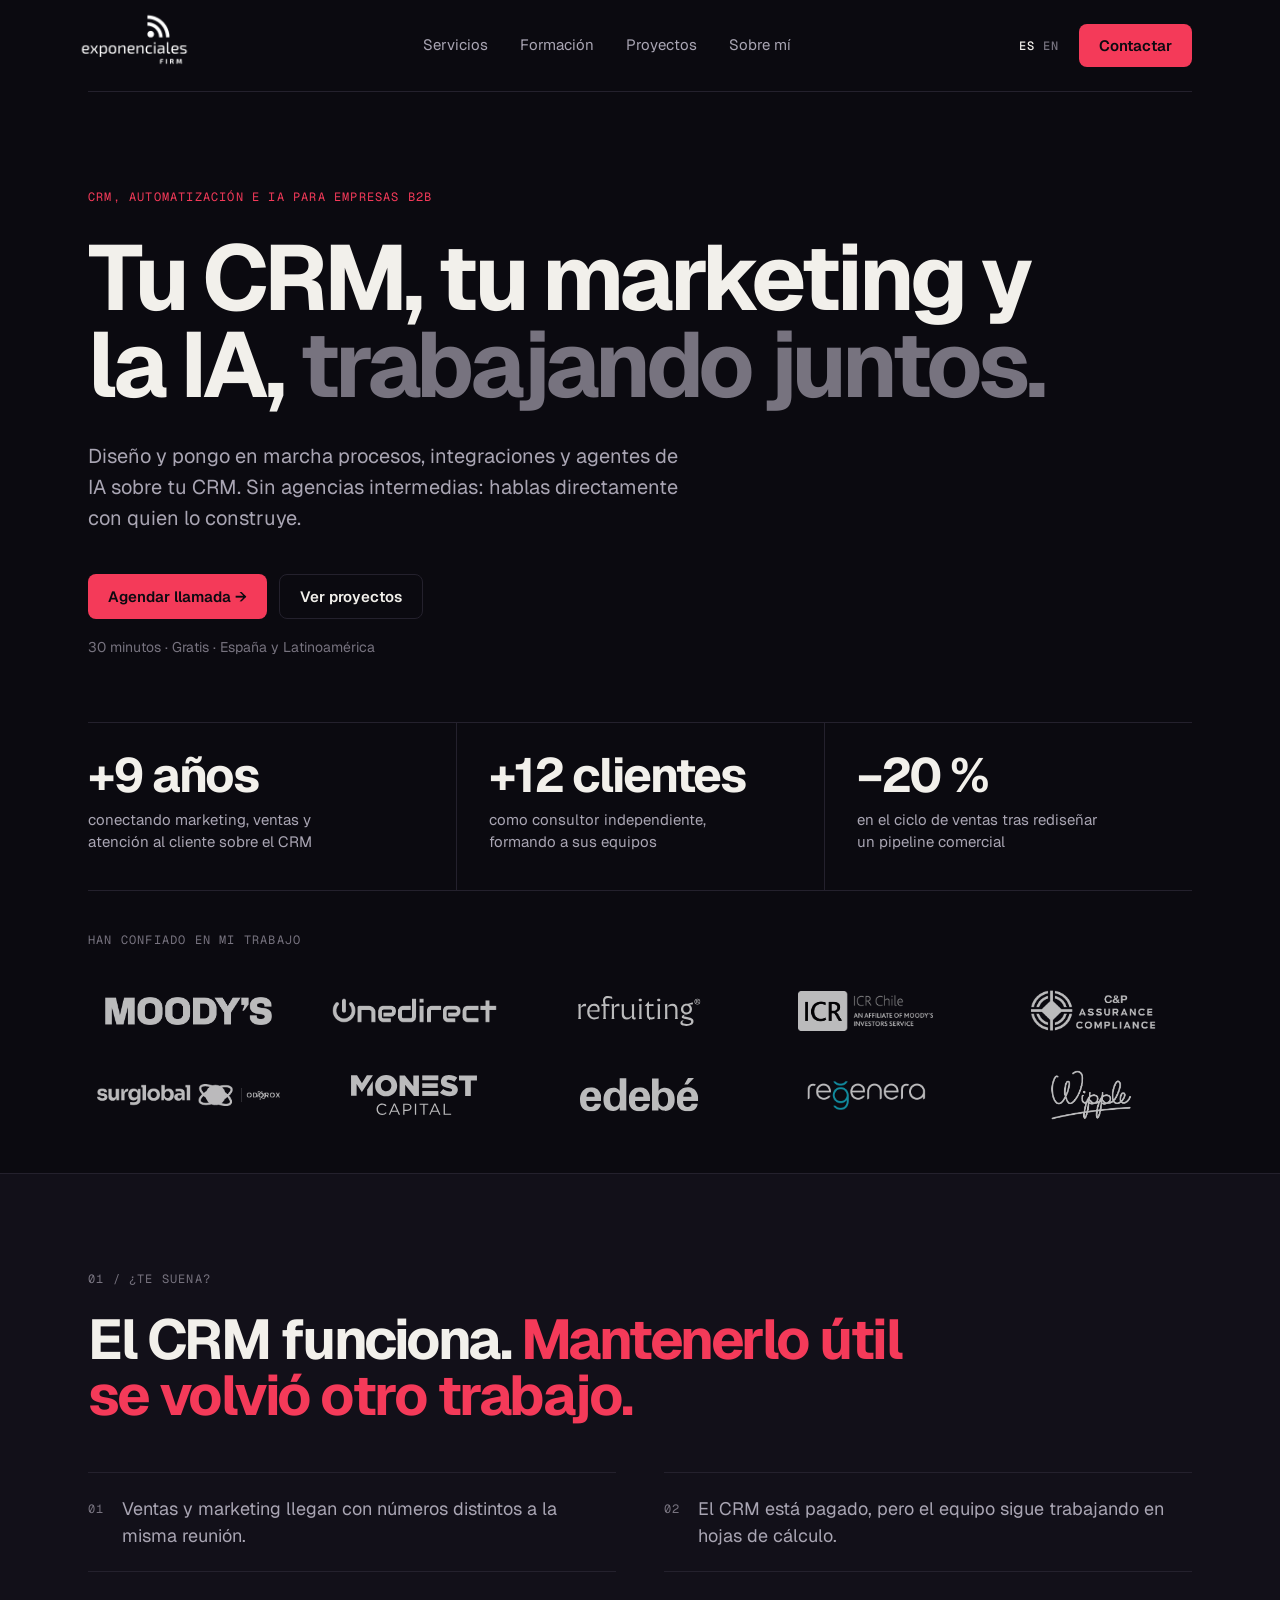
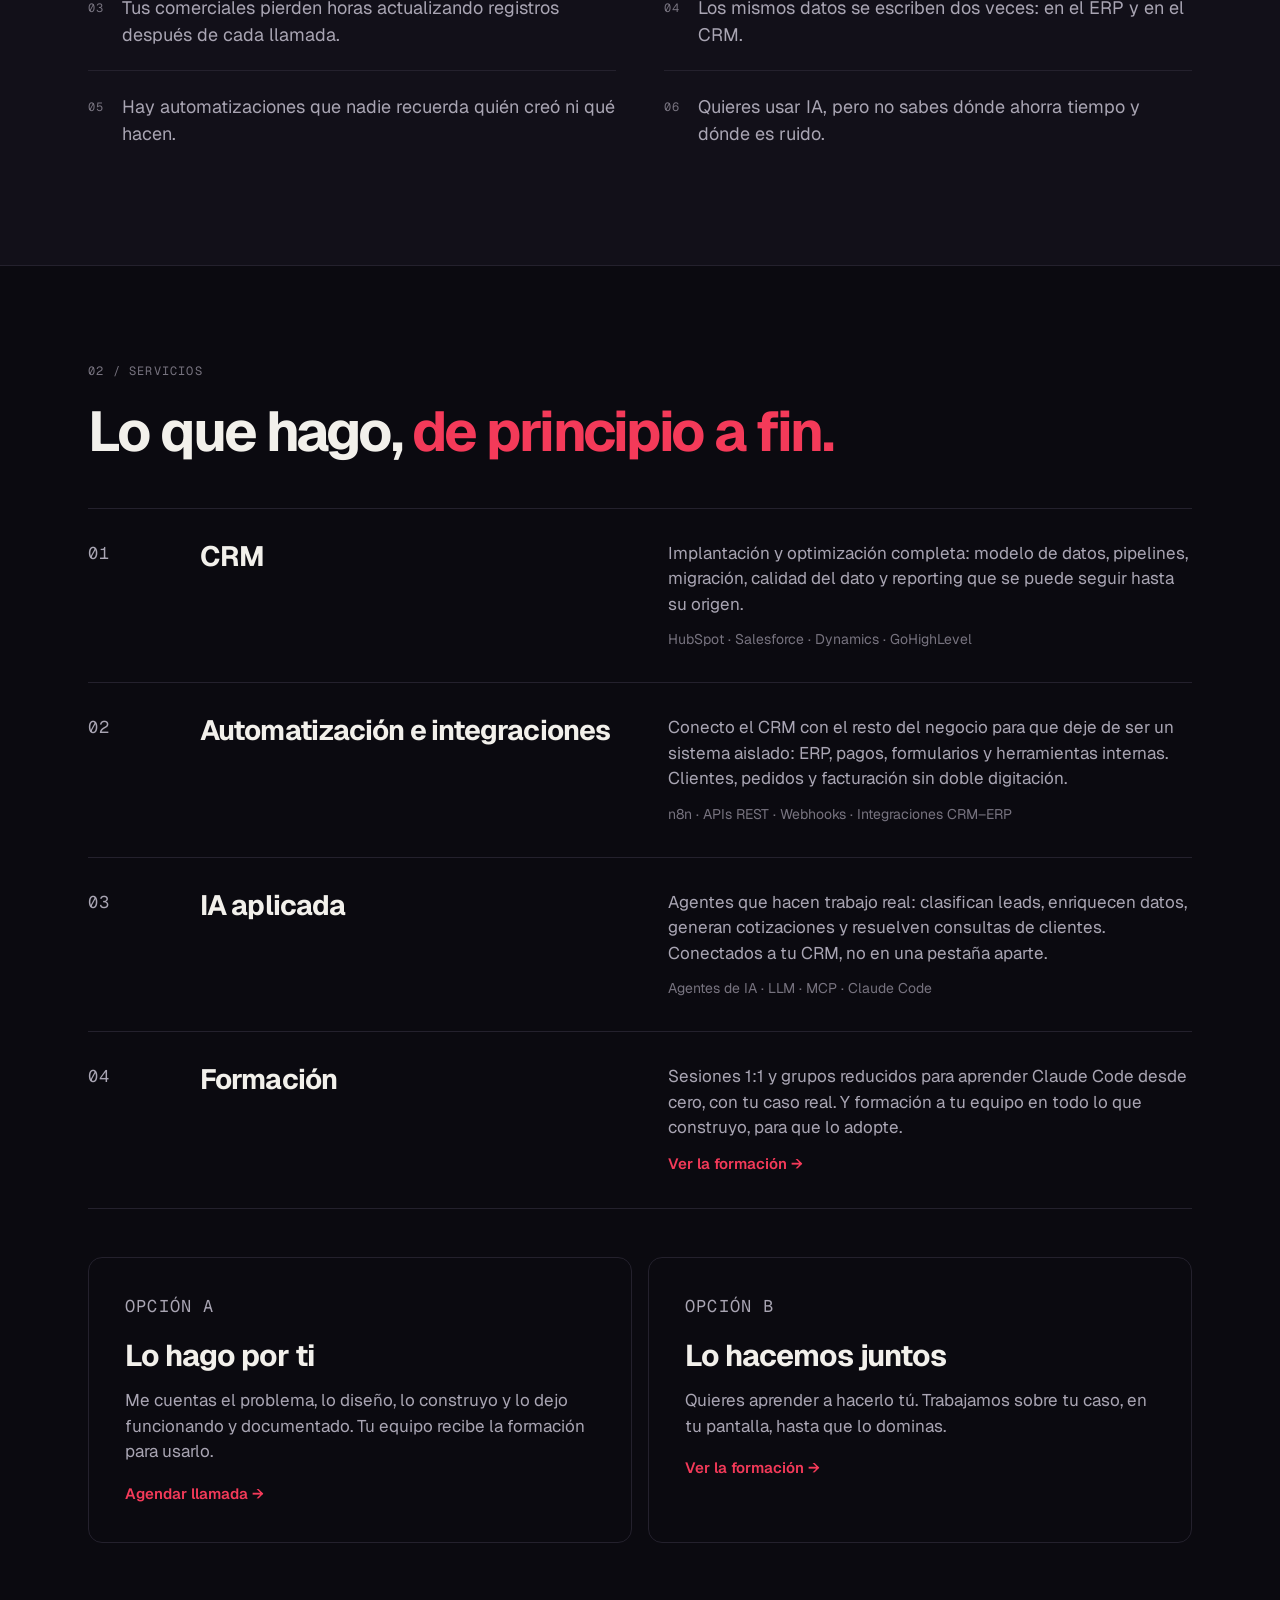
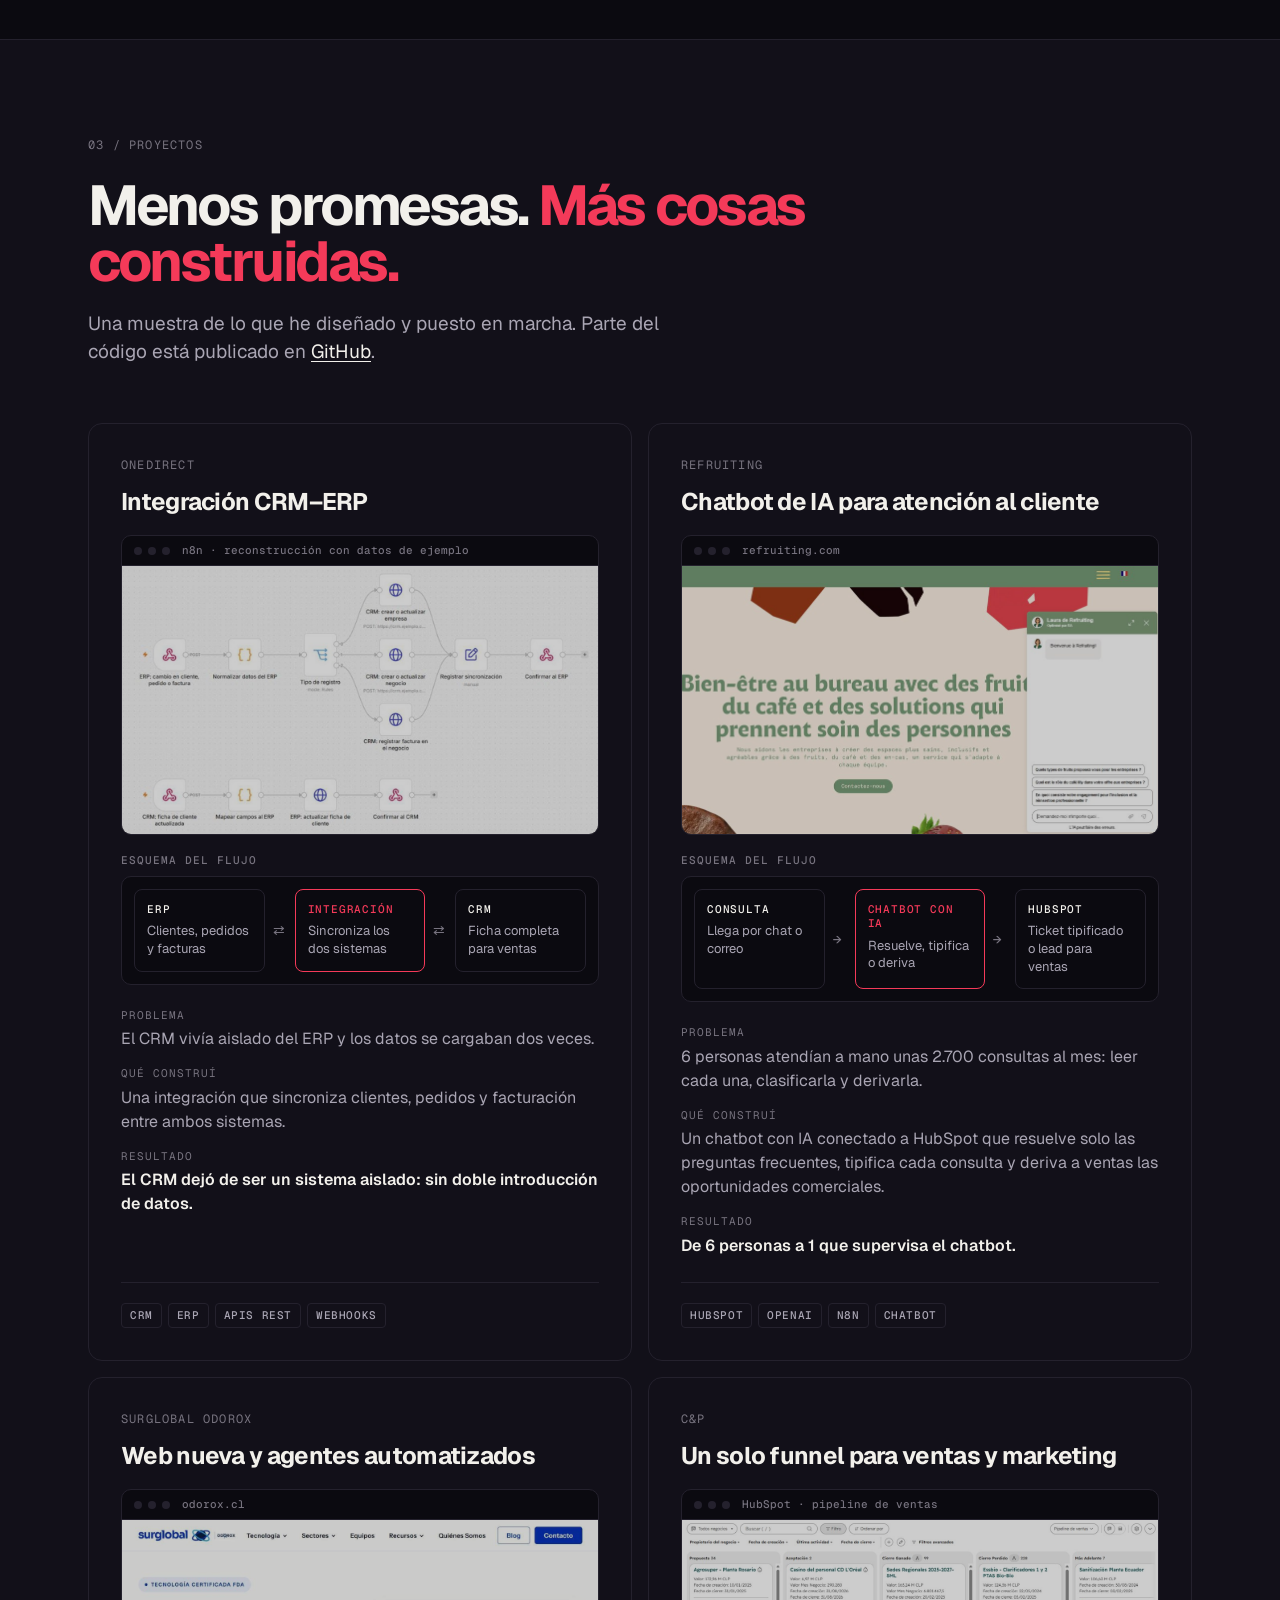
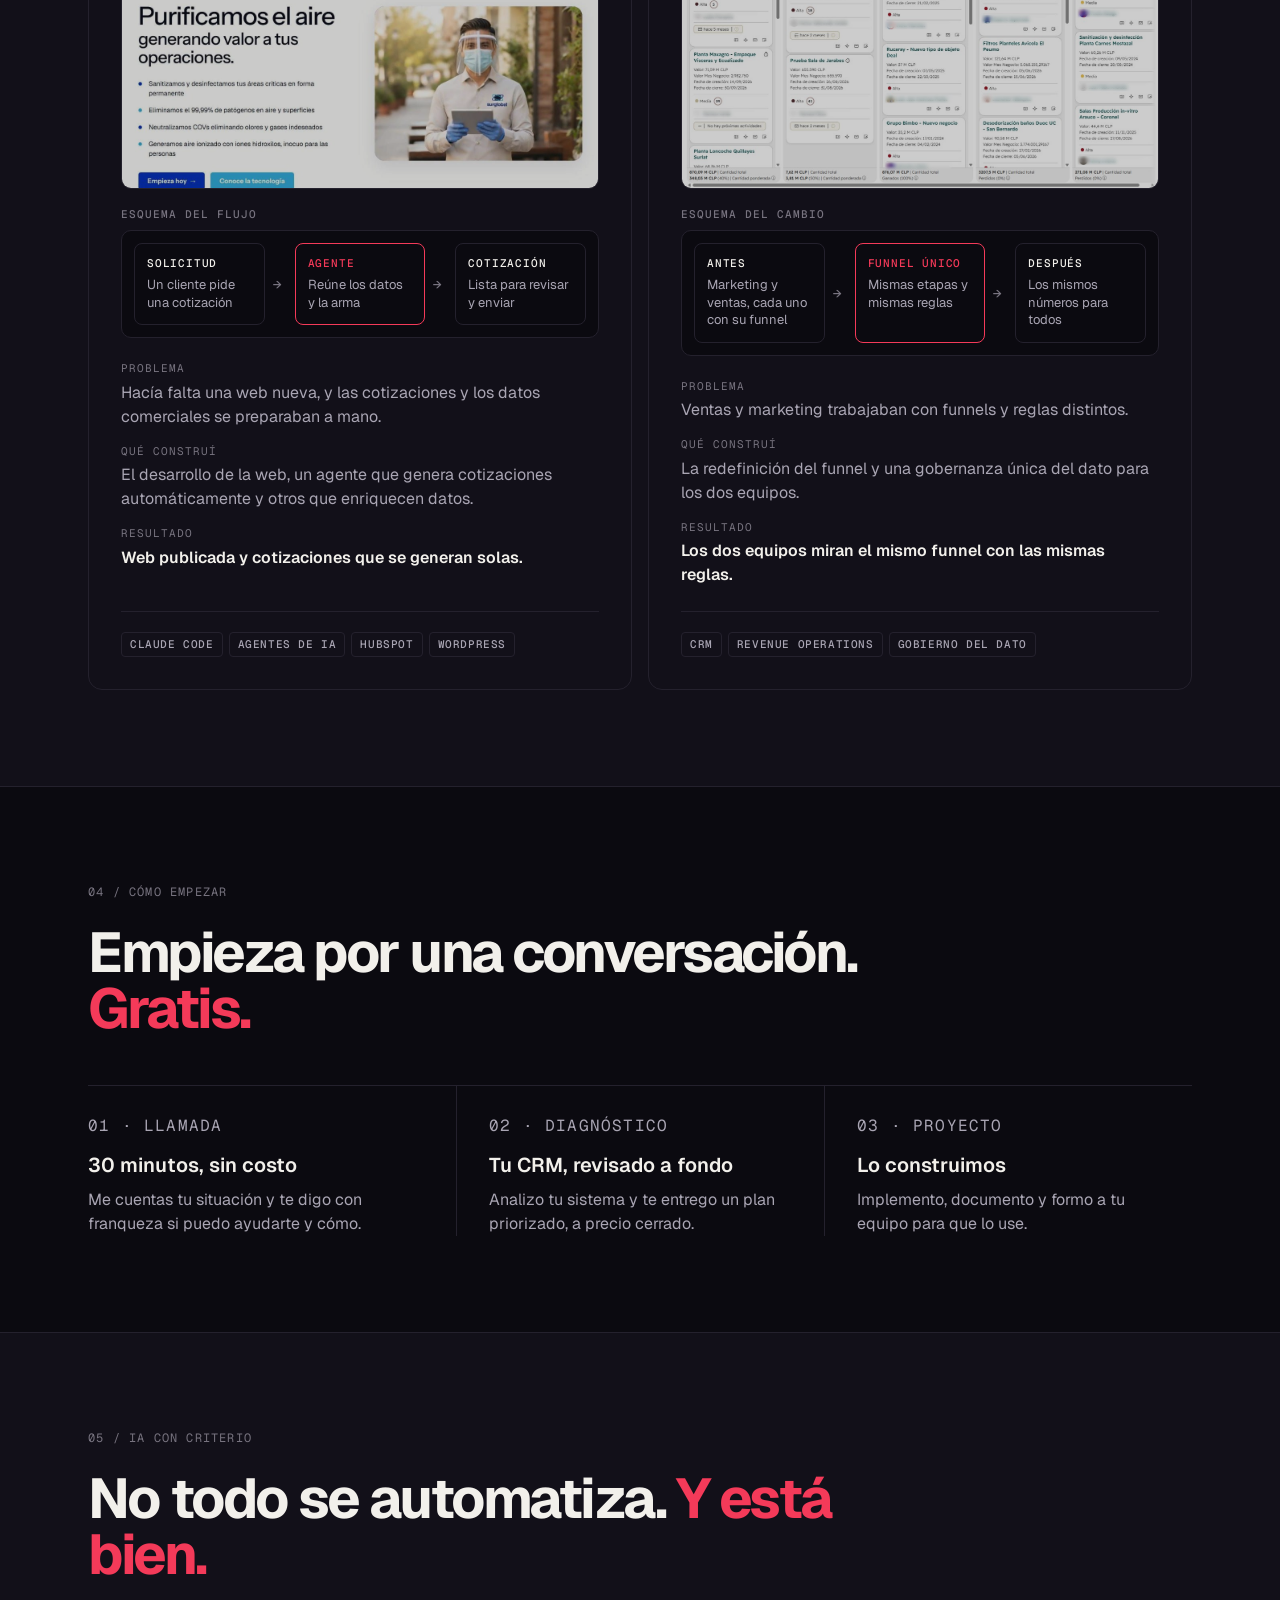
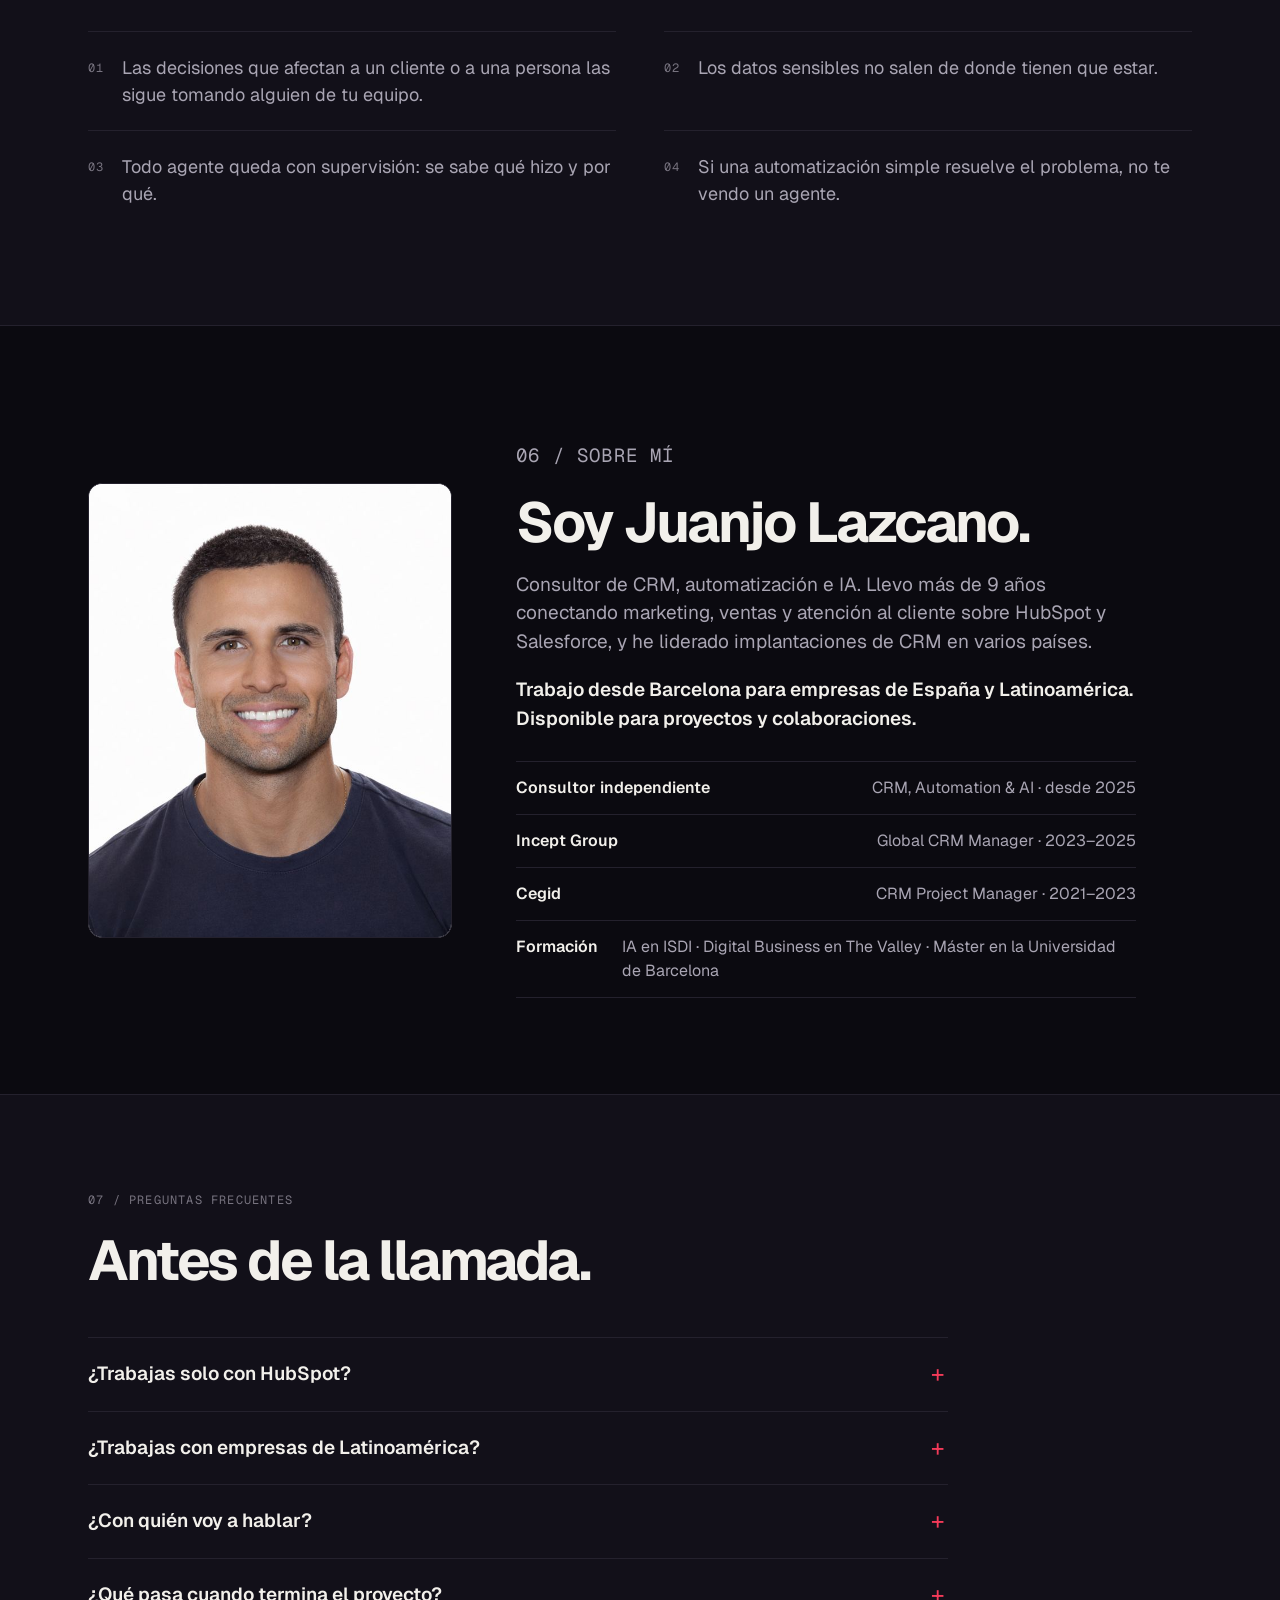
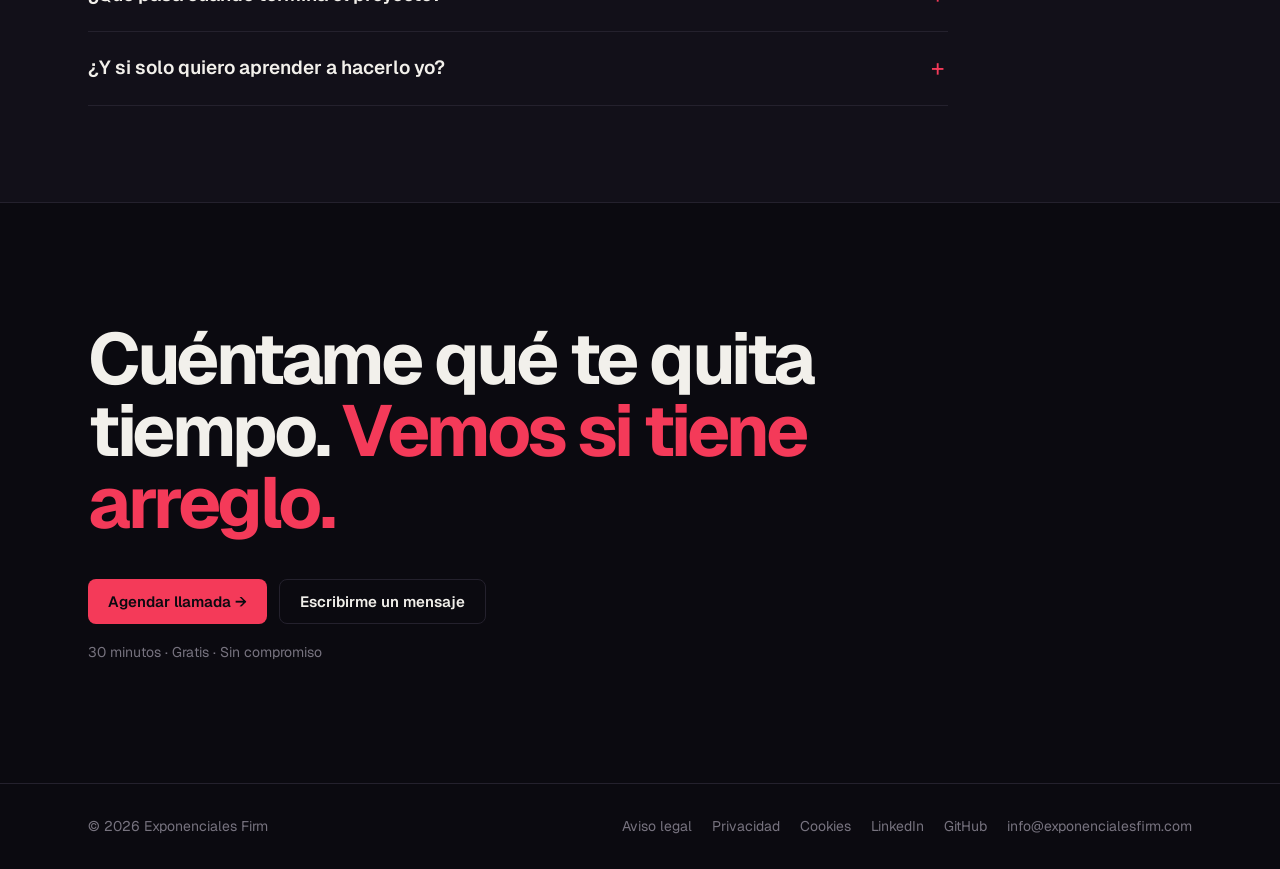
==== commit a7ab2d3c: "Vuelve 'Agendar llamada' con la agenda de exploración (exponenciales-agenda); la cabecera sigue con " ====
--- a/index.html
+++ b/index.html
@@ -4,7 +4,7 @@
 <meta charset="utf-8">
 <meta name="viewport" content="width=device-width, initial-scale=1">
 <title>Consultor de CRM, HubSpot e IA para B2B | Exponenciales Firm</title>
-<meta name="description" content="Consultoría de CRM, automatización e IA para empresas B2B. HubSpot, Salesforce, n8n y agentes de IA, sin agencias intermedias. Escríbeme sin compromiso.">
+<meta name="description" content="Consultoría de CRM, automatización e IA para empresas B2B. HubSpot, Salesforce, n8n y agentes de IA, sin agencias intermedias. Agenda una llamada gratis.">
 <link rel="icon" type="image/png" sizes="32x32" href="/favicon-32.png">
 <link rel="icon" type="image/png" sizes="512x512" href="/favicon-512.png">
 <link rel="apple-touch-icon" href="/apple-touch-icon.png">
@@ -267,9 +267,9 @@
     "Claude Code"
    ],
    "potentialAction": {
-    "@type": "CommunicateAction",
-    "target": "https://exponencialesfirm.com/#escribir",
-    "name": "Escribirme un mensaje"
+    "@type": "ReserveAction",
+    "target": "https://exponenciales-agenda.vercel.app/juanjo/exploracion",
+    "name": "Agendar llamada"
    }
   },
   {
@@ -376,10 +376,10 @@
     <h1>Tu CRM, tu marketing y la IA, <span>trabajando juntos.</span></h1>
     <p class="lede">Diseño y pongo en marcha procesos, integraciones y agentes de IA sobre tu CRM. Sin agencias intermedias: hablas directamente con quien lo construye.</p>
     <div class="ctas">
-      <a class="btn btn--coral" href="#escribir" data-abrir-form aria-controls="formulario-contacto">Escribirme un mensaje →</a>
+      <a class="btn btn--coral" href="https://exponenciales-agenda.vercel.app/juanjo/exploracion" target="_blank" rel="noopener">Agendar llamada →</a>
       <a class="btn btn--ghost" href="#proyectos">Ver proyectos</a>
     </div>
-    <p class="micro">Gratis · Sin compromiso · España y Latinoamérica</p>
+    <p class="micro">30 minutos · Gratis · España y Latinoamérica</p>
   </header>
 
   <div class="stats">
@@ -464,7 +464,7 @@
         <p class="mono">Opción A</p>
         <h3>Lo hago por ti</h3>
         <p>Me cuentas el problema, lo diseño, lo construyo y lo dejo funcionando y documentado. Tu equipo recibe la formación para usarlo.</p>
-        <a href="#escribir" data-abrir-form aria-controls="formulario-contacto">Escribirme un mensaje →</a>
+        <a href="https://exponenciales-agenda.vercel.app/juanjo/exploracion" target="_blank" rel="noopener">Agendar llamada →</a>
       </div>
       <div class="mode">
         <p class="mono">Opción B</p>
@@ -639,9 +639,10 @@
   <div class="wrap">
     <h2 id="t-final">Cuéntame qué te quita tiempo. <span>Vemos si tiene arreglo.</span></h2>
     <div class="ctas">
-      <button class="btn btn--coral" type="button" data-abrir-form aria-controls="formulario-contacto" aria-expanded="false">Escribirme un mensaje</button>
-    </div>
-    <p class="micro">Gratis · Sin compromiso · Te respondo yo</p>
+      <a class="btn btn--coral" href="https://exponenciales-agenda.vercel.app/juanjo/exploracion" target="_blank" rel="noopener">Agendar llamada →</a>
+      <button class="btn btn--ghost" type="button" data-abrir-form aria-controls="formulario-contacto" aria-expanded="false">Escribirme un mensaje</button>
+    </div>
+    <p class="micro">30 minutos · Gratis · Sin compromiso</p>
 
     <div class="contact-form" id="formulario-contacto" hidden>
       <p class="mono">Formulario de contacto</p>
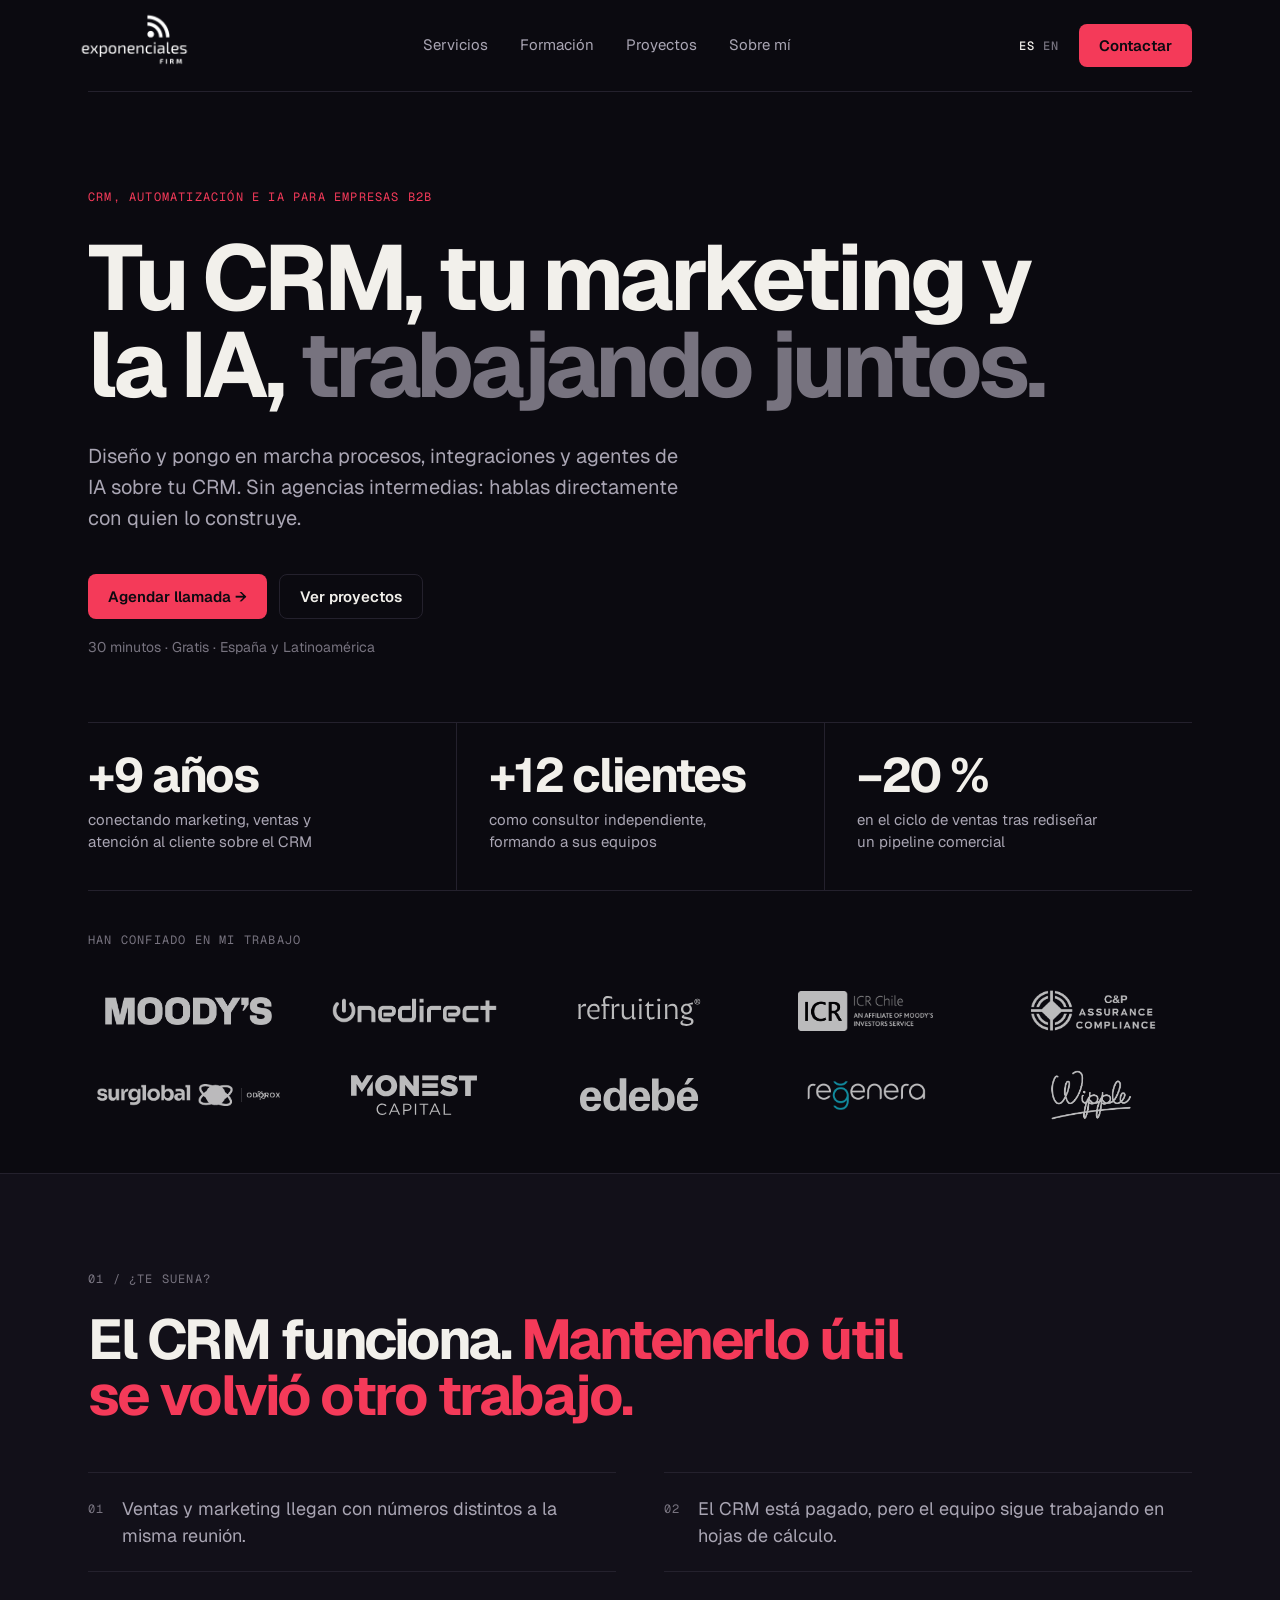
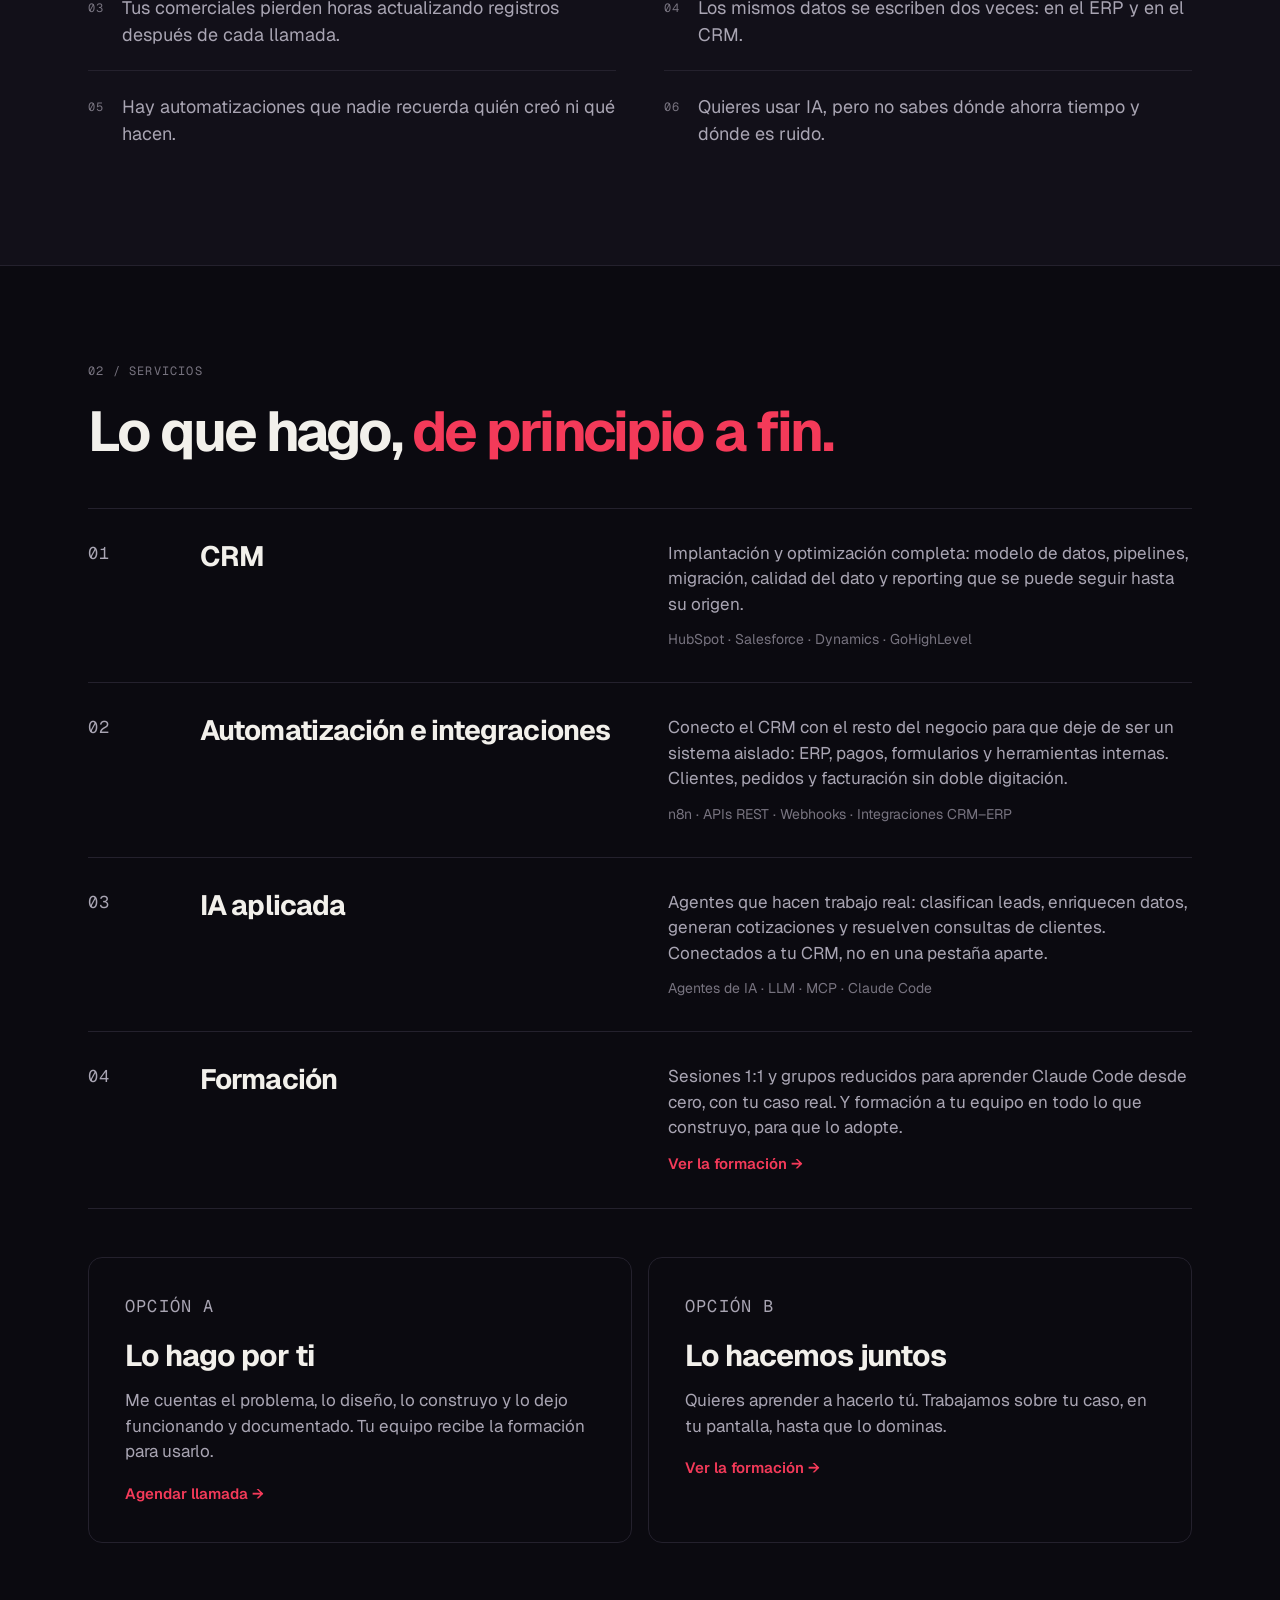
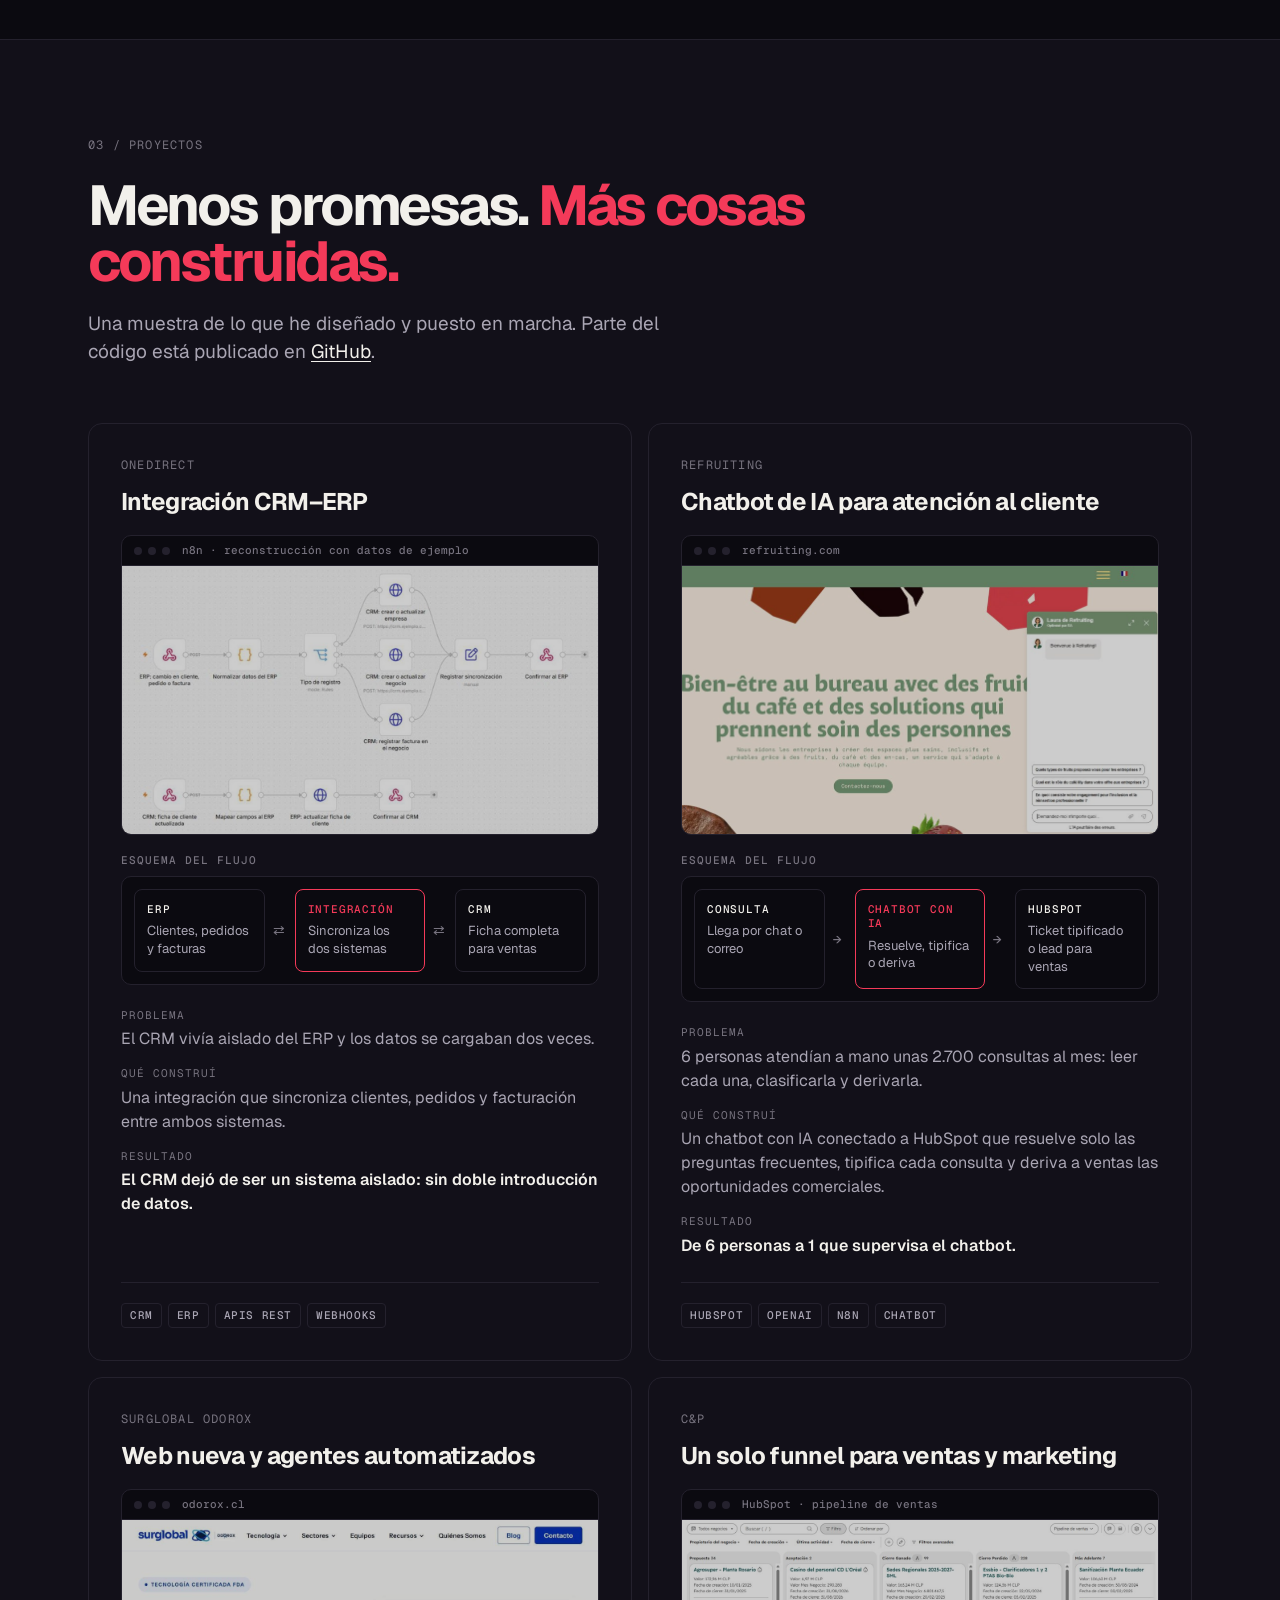
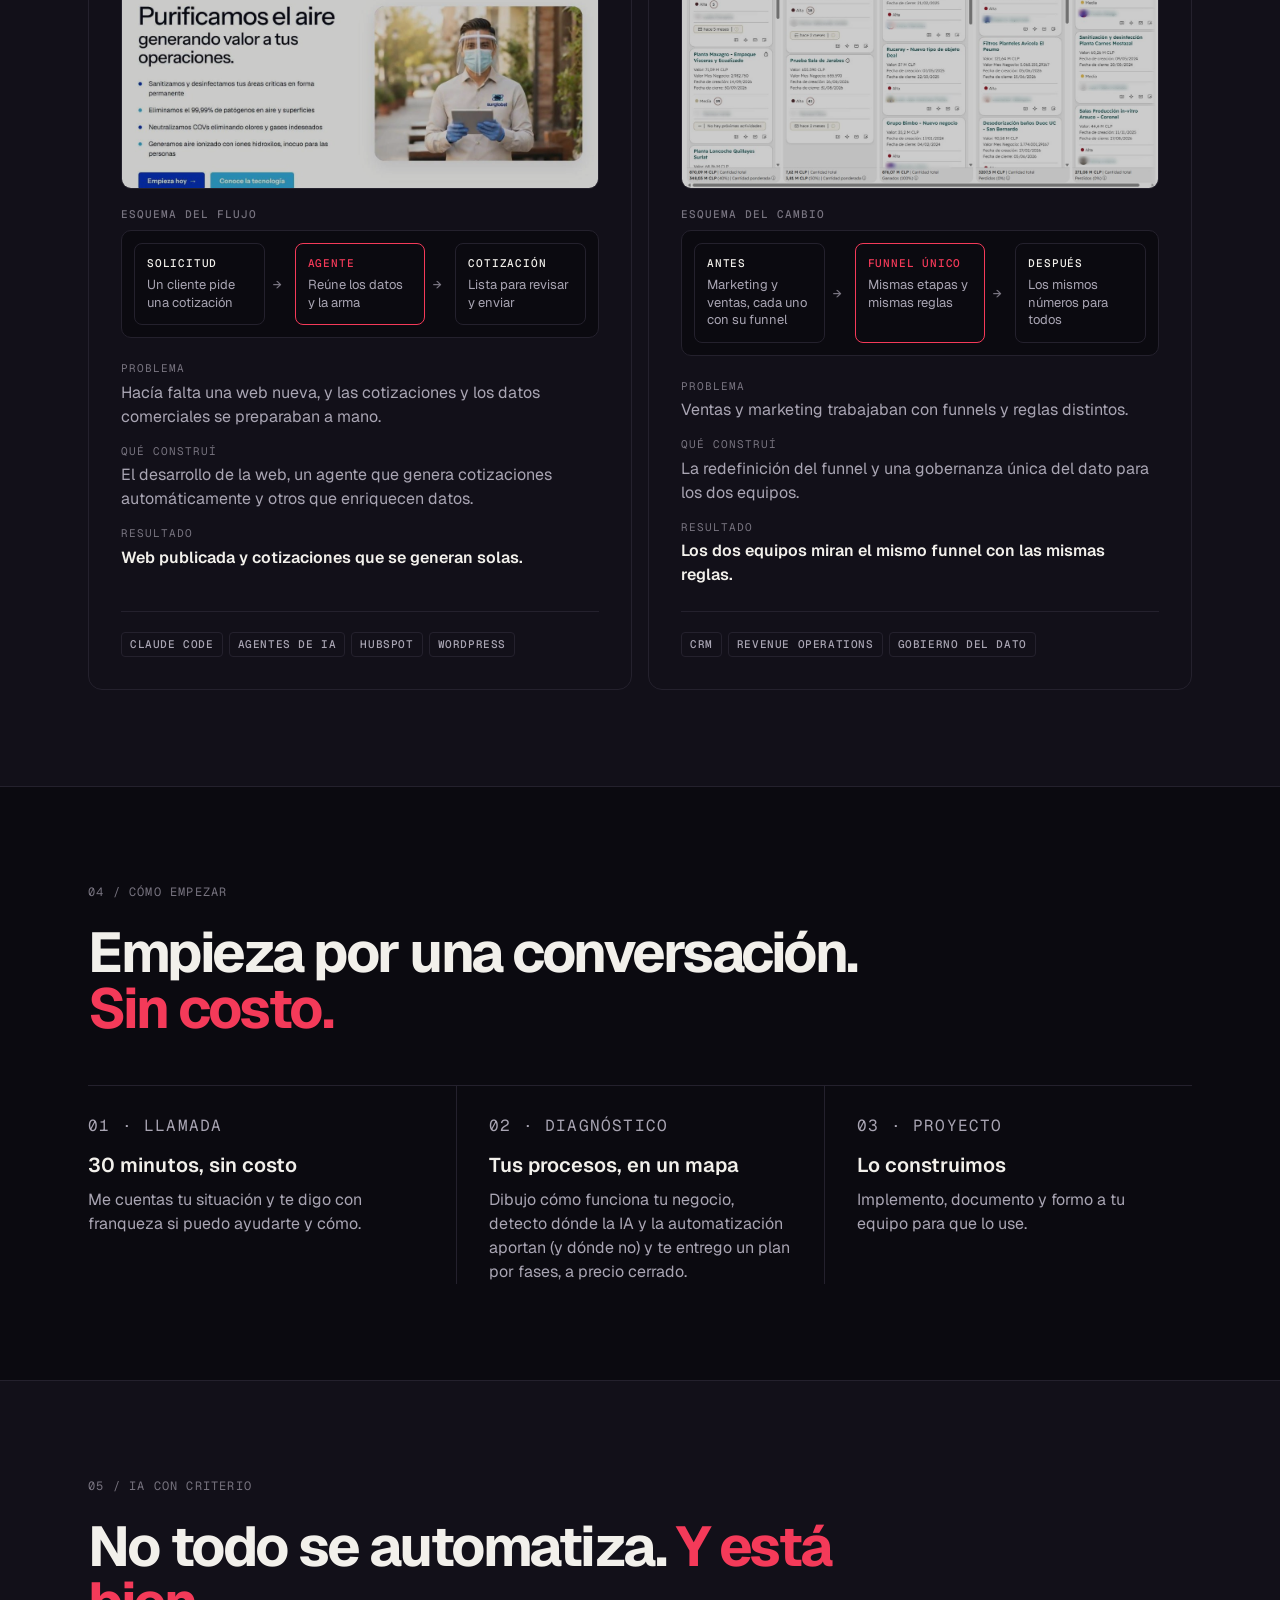
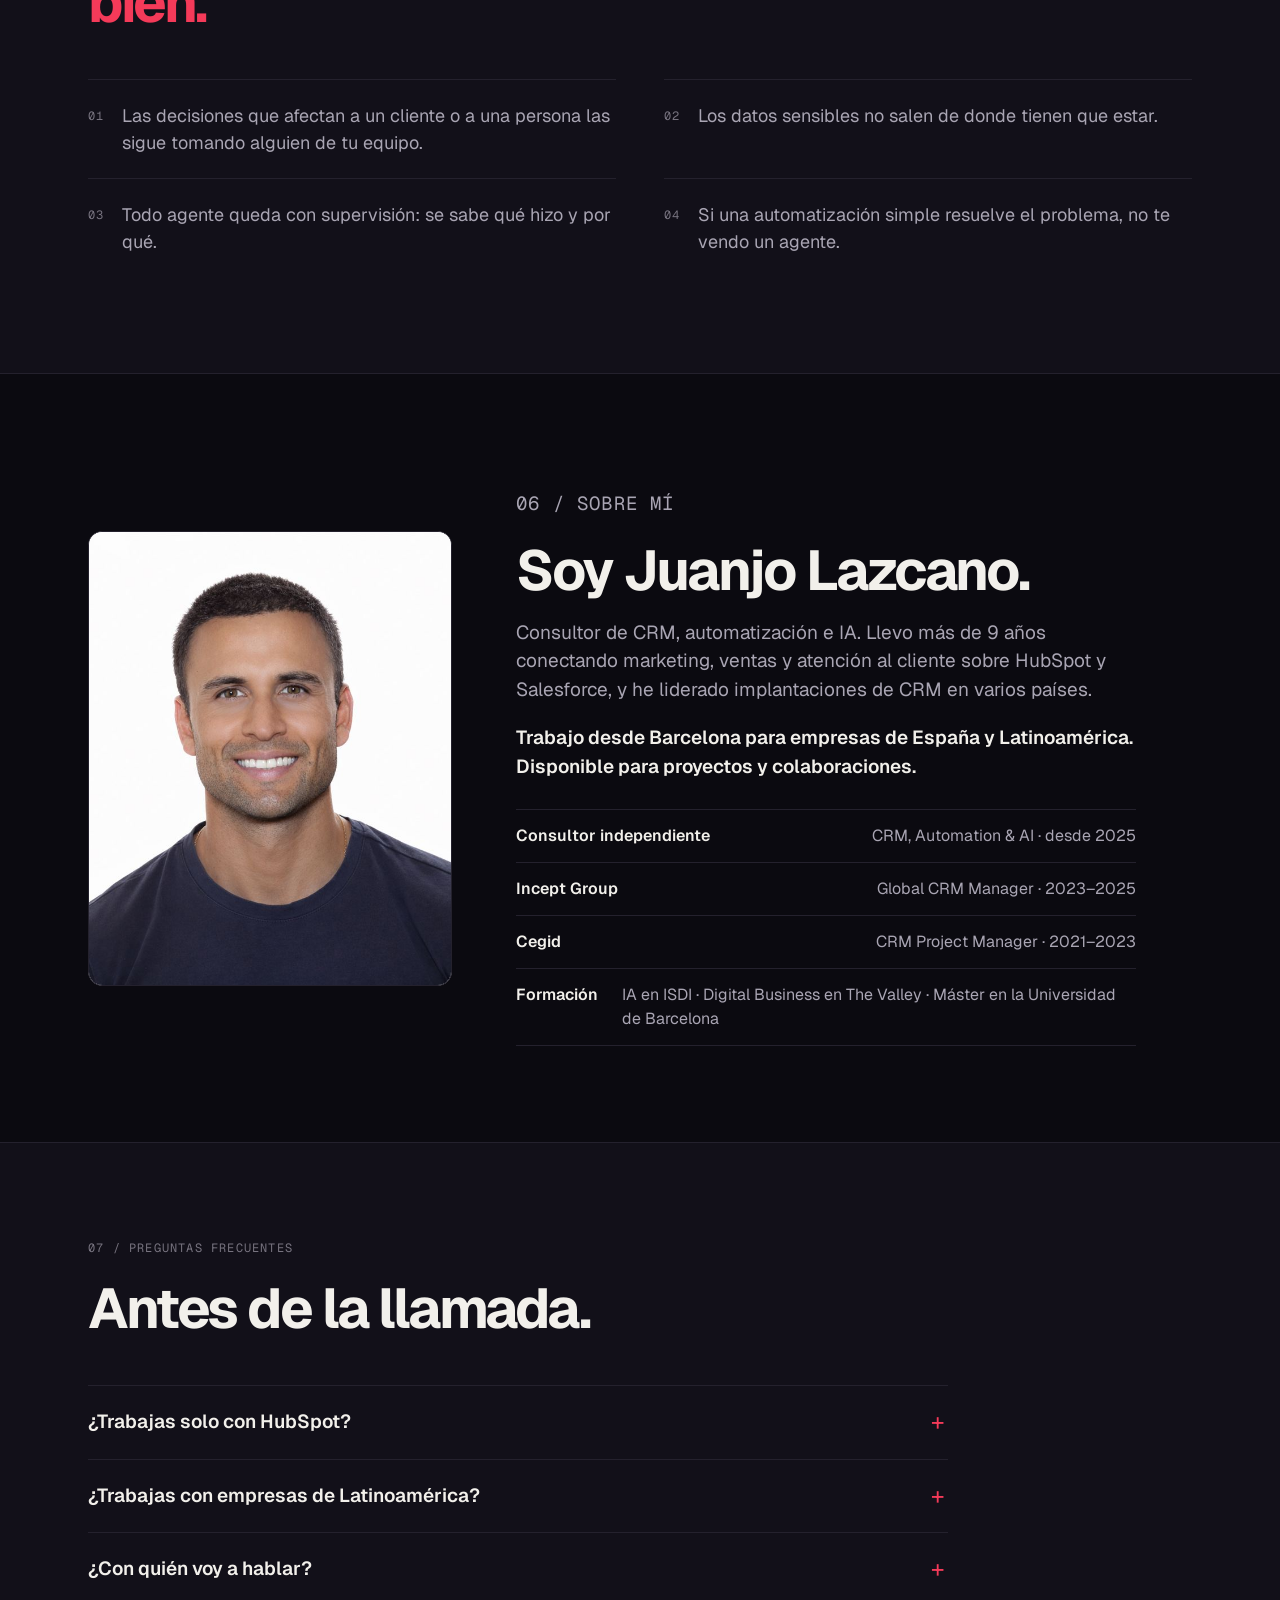
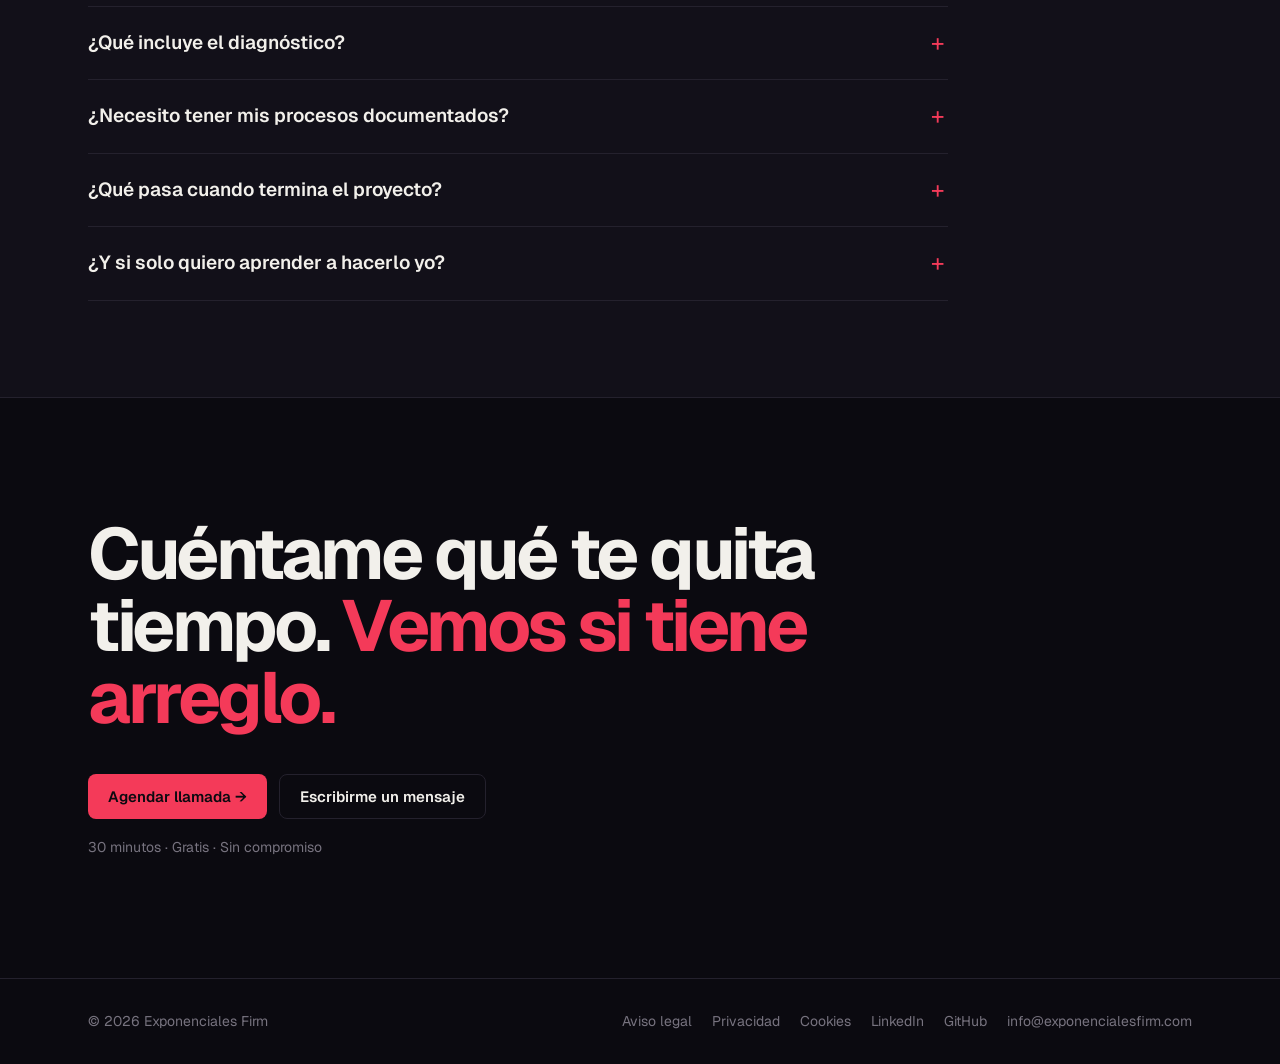
==== commit b5e1bfc0: "Cómo empezar: 'Sin costo' y diagnóstico de procesos; FAQ sobre qué incluye el diagnóstico y procesos" ====
--- a/index.html
+++ b/index.html
@@ -334,6 +334,22 @@
     },
     {
      "@type": "Question",
+     "name": "¿Qué incluye el diagnóstico?",
+     "acceptedAnswer": {
+      "@type": "Answer",
+      "text": "Cuatro entregables:1) Tus procesos dibujados con BPMN, el estándar para representar procesos.2) Las oportunidades de mejora: dónde conviene una automatización, un agente de IA o un cambio de herramienta, y dónde no.3) Una recomendación de seguridad para cada oportunidad, para implementarla sin abrir riesgos.4) Una hoja de ruta de 3 a 4 fases: qué hacer este mes, el próximo y los siguientes.Con eso decides. Si quieres que lo implemente yo, partimos de esa hoja de ruta."
+     }
+    },
+    {
+     "@type": "Question",
+     "name": "¿Necesito tener mis procesos documentados?",
+     "acceptedAnswer": {
+      "@type": "Answer",
+      "text": "No. Toda empresa tiene procesos: su forma de vender, de entregar o de atender a un cliente. Que no estén escritos es lo normal, y dibujarlos es justamente el primer paso. Ver claro cómo funciona tu negocio ya vale por sí solo."
+     }
+    },
+    {
+     "@type": "Question",
      "name": "¿Qué pasa cuando termina el proyecto?",
      "acceptedAnswer": {
       "@type": "Answer",
@@ -581,10 +597,10 @@
 <section aria-labelledby="t-empezar">
   <div class="wrap">
     <p class="mono kicker">04 / Cómo empezar</p>
-    <h2 id="t-empezar">Empieza por una conversación. <span>Gratis.</span></h2>
+    <h2 id="t-empezar">Empieza por una conversación. <span>Sin costo.</span></h2>
     <div class="steps">
       <div><p class="mono">01 · Llamada</p><h3>30 minutos, sin costo</h3><p>Me cuentas tu situación y te digo con franqueza si puedo ayudarte y cómo.</p></div>
-      <div><p class="mono">02 · Diagnóstico</p><h3>Tu CRM, revisado a fondo</h3><p>Analizo tu sistema y te entrego un plan priorizado, a precio cerrado.</p></div>
+      <div><p class="mono">02 · Diagnóstico</p><h3>Tus procesos, en un mapa</h3><p>Dibujo cómo funciona tu negocio, detecto dónde la IA y la automatización aportan (y dónde no) y te entrego un plan por fases, a precio cerrado.</p></div>
       <div><p class="mono">03 · Proyecto</p><h3>Lo construimos</h3><p>Implemento, documento y formo a tu equipo para que lo use.</p></div>
     </div>
   </div>
@@ -629,6 +645,8 @@
       <details><summary>¿Trabajas solo con HubSpot?</summary><p>No. HubSpot es mi especialidad, pero también trabajo con Salesforce, Dynamics y GoHighLevel. No te vendo una herramienta: te ayudo con la que ya tienes.</p></details>
       <details><summary>¿Trabajas con empresas de Latinoamérica?</summary><p>Sí. Trabajo en remoto con empresas de España y Latinoamérica, con foco en Chile, y coordino los horarios para que coincidan.</p></details>
       <details><summary>¿Con quién voy a hablar?</summary><p>Conmigo. Quien hace la primera llamada es quien diseña y construye el proyecto.</p></details>
+      <details><summary>¿Qué incluye el diagnóstico?</summary><p>Cuatro entregables:<br>1) Tus procesos dibujados con BPMN, el estándar para representar procesos.<br>2) Las oportunidades de mejora: dónde conviene una automatización, un agente de IA o un cambio de herramienta, y dónde no.<br>3) Una recomendación de seguridad para cada oportunidad, para implementarla sin abrir riesgos.<br>4) Una hoja de ruta de 3 a 4 fases: qué hacer este mes, el próximo y los siguientes.<br>Con eso decides. Si quieres que lo implemente yo, partimos de esa hoja de ruta.</p></details>
+      <details><summary>¿Necesito tener mis procesos documentados?</summary><p>No. Toda empresa tiene procesos: su forma de vender, de entregar o de atender a un cliente. Que no estén escritos es lo normal, y dibujarlos es justamente el primer paso. Ver claro cómo funciona tu negocio ya vale por sí solo.</p></details>
       <details><summary>¿Qué pasa cuando termina el proyecto?</summary><p>Todo queda documentado y tu equipo recibe formación para usarlo. Si después quieres seguir mejorando, lo vemos.</p></details>
       <details><summary>¿Y si solo quiero aprender a hacerlo yo?</summary><p>Para eso está la formación: sesiones 1:1 o en grupo reducido, sobre tu propio caso.</p></details>
     </div>
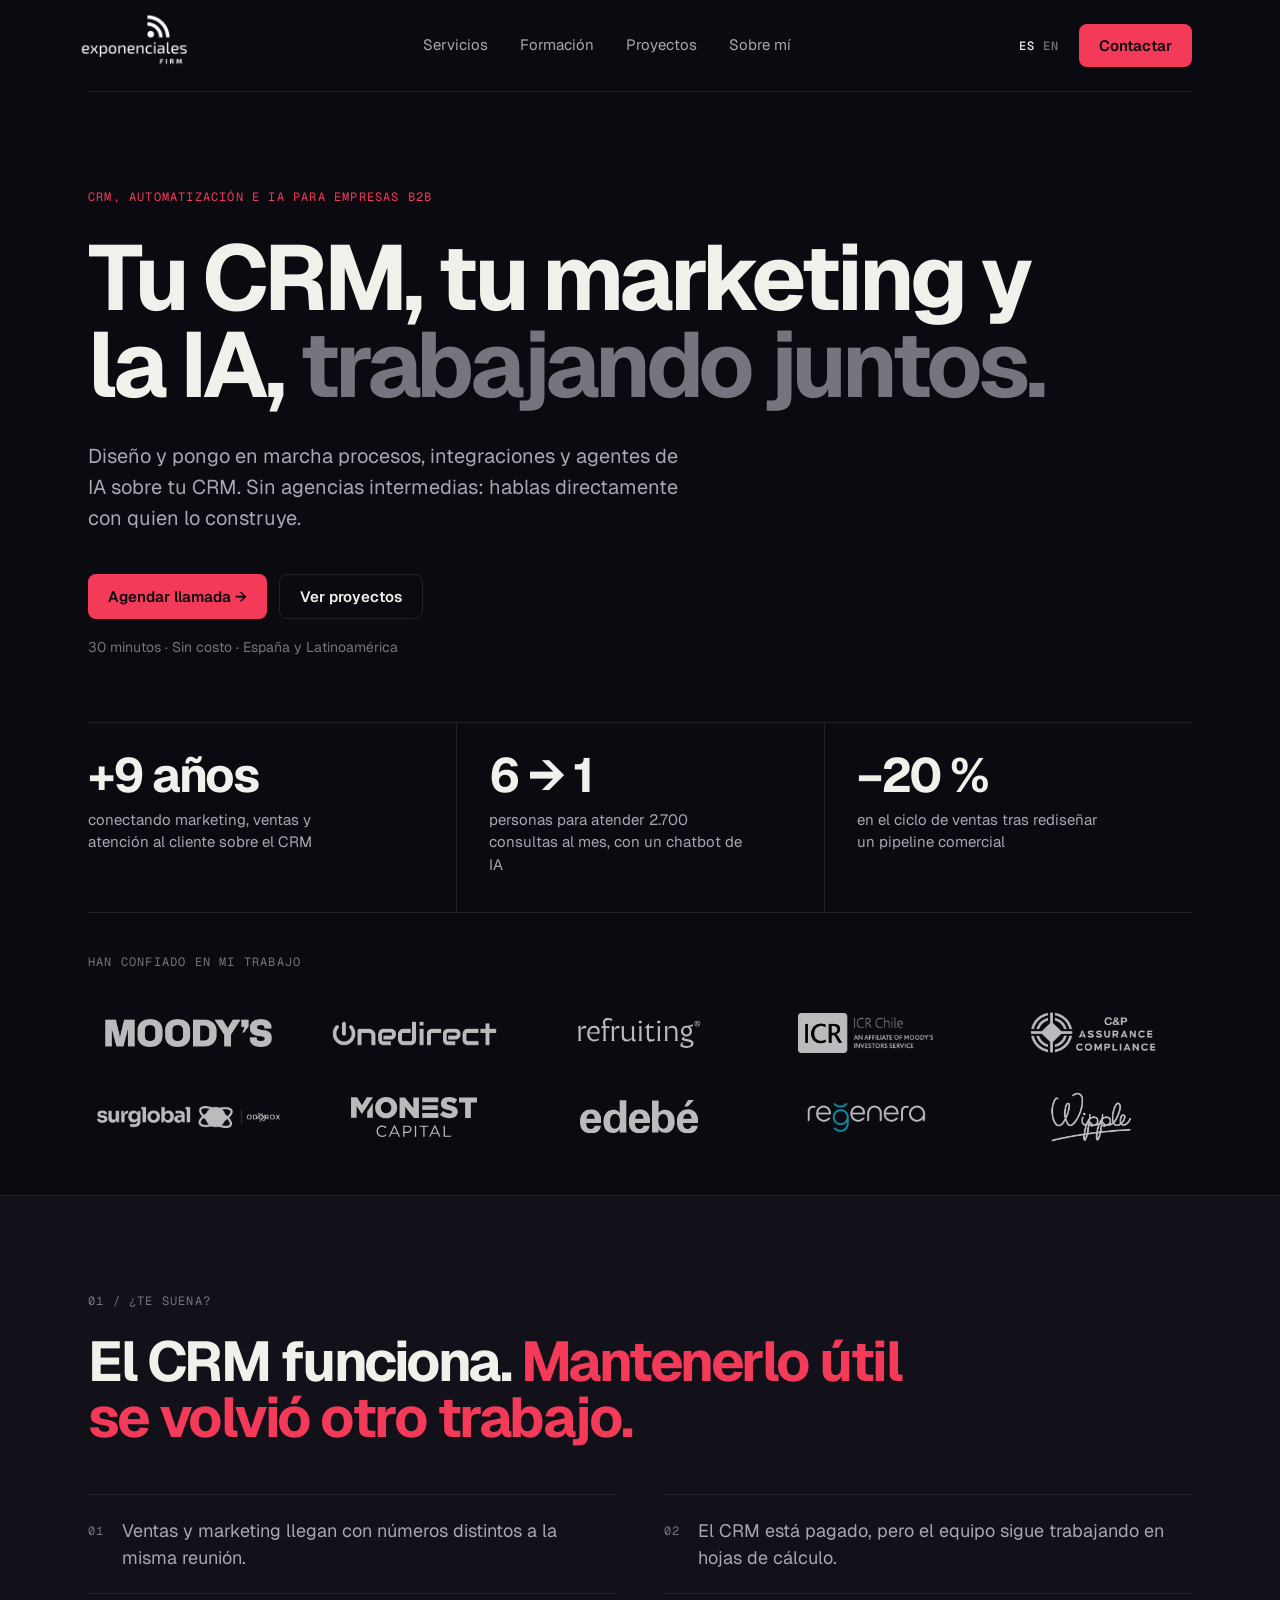
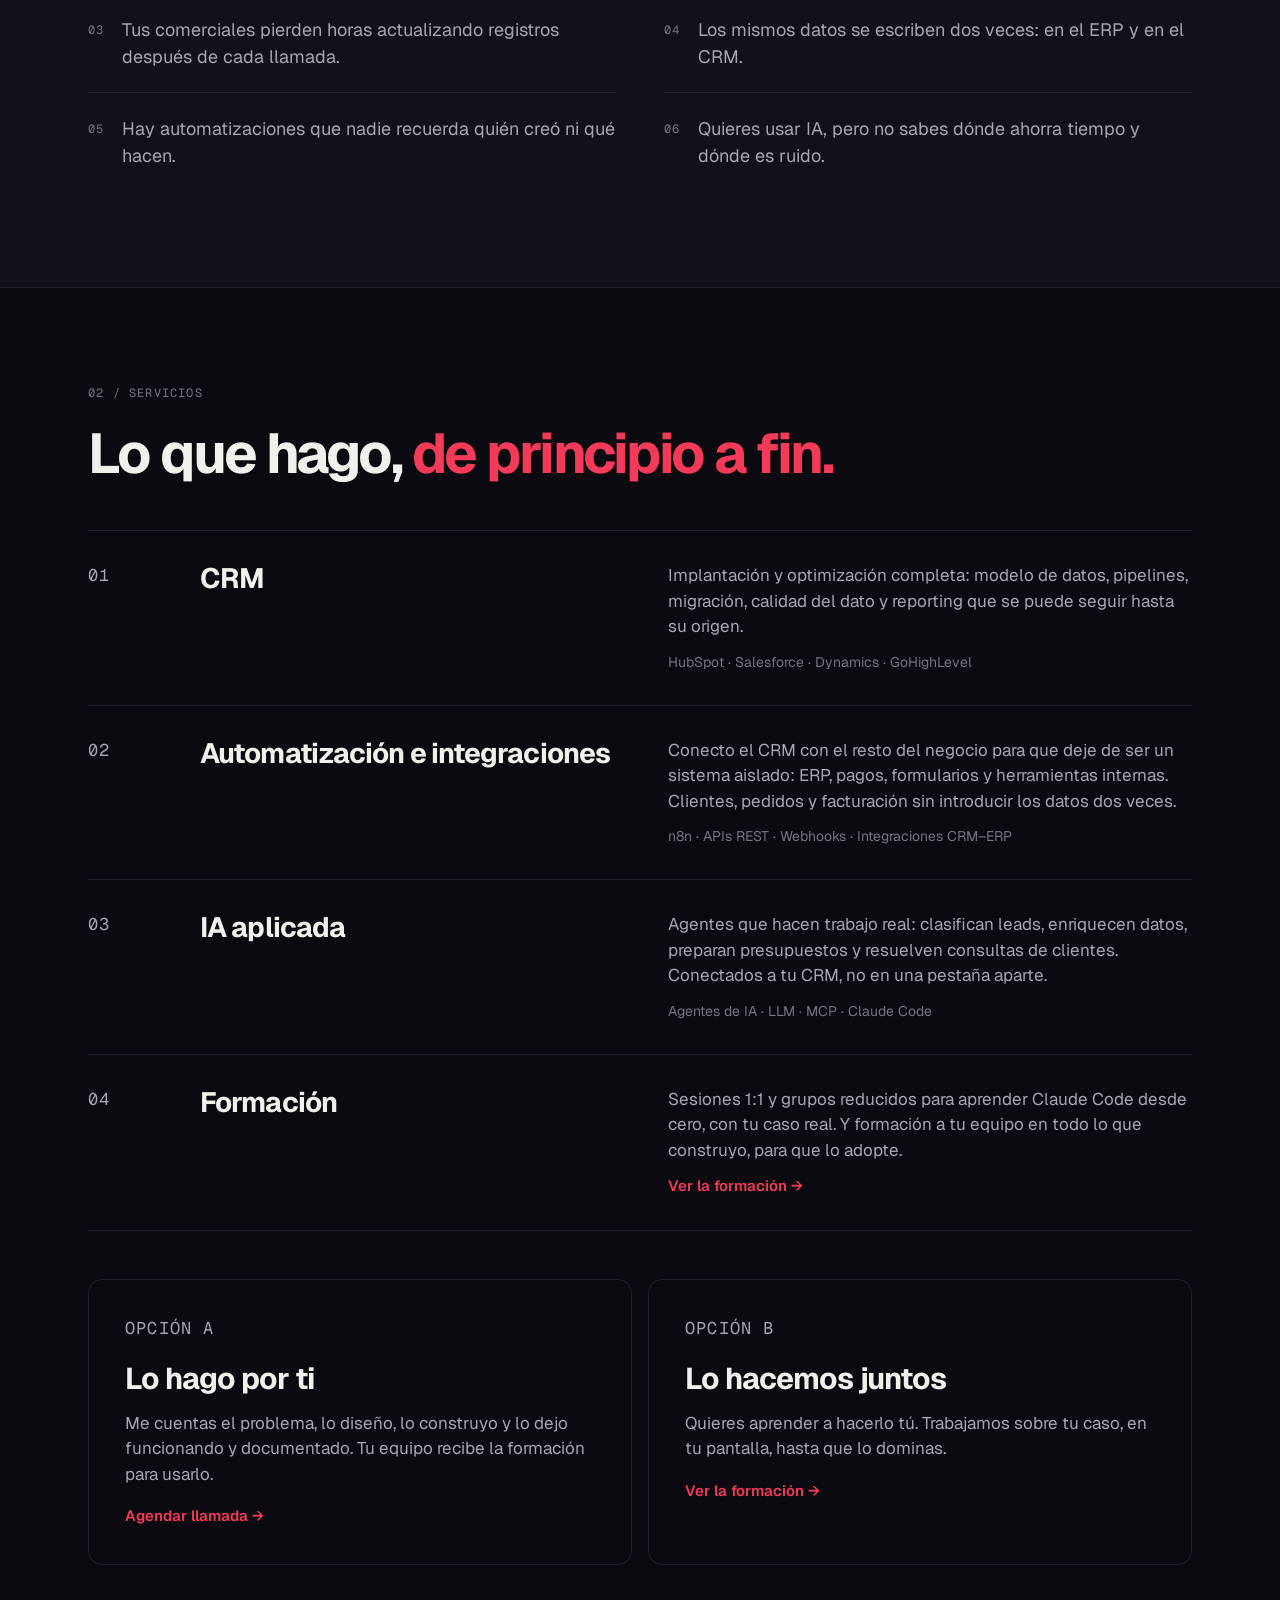
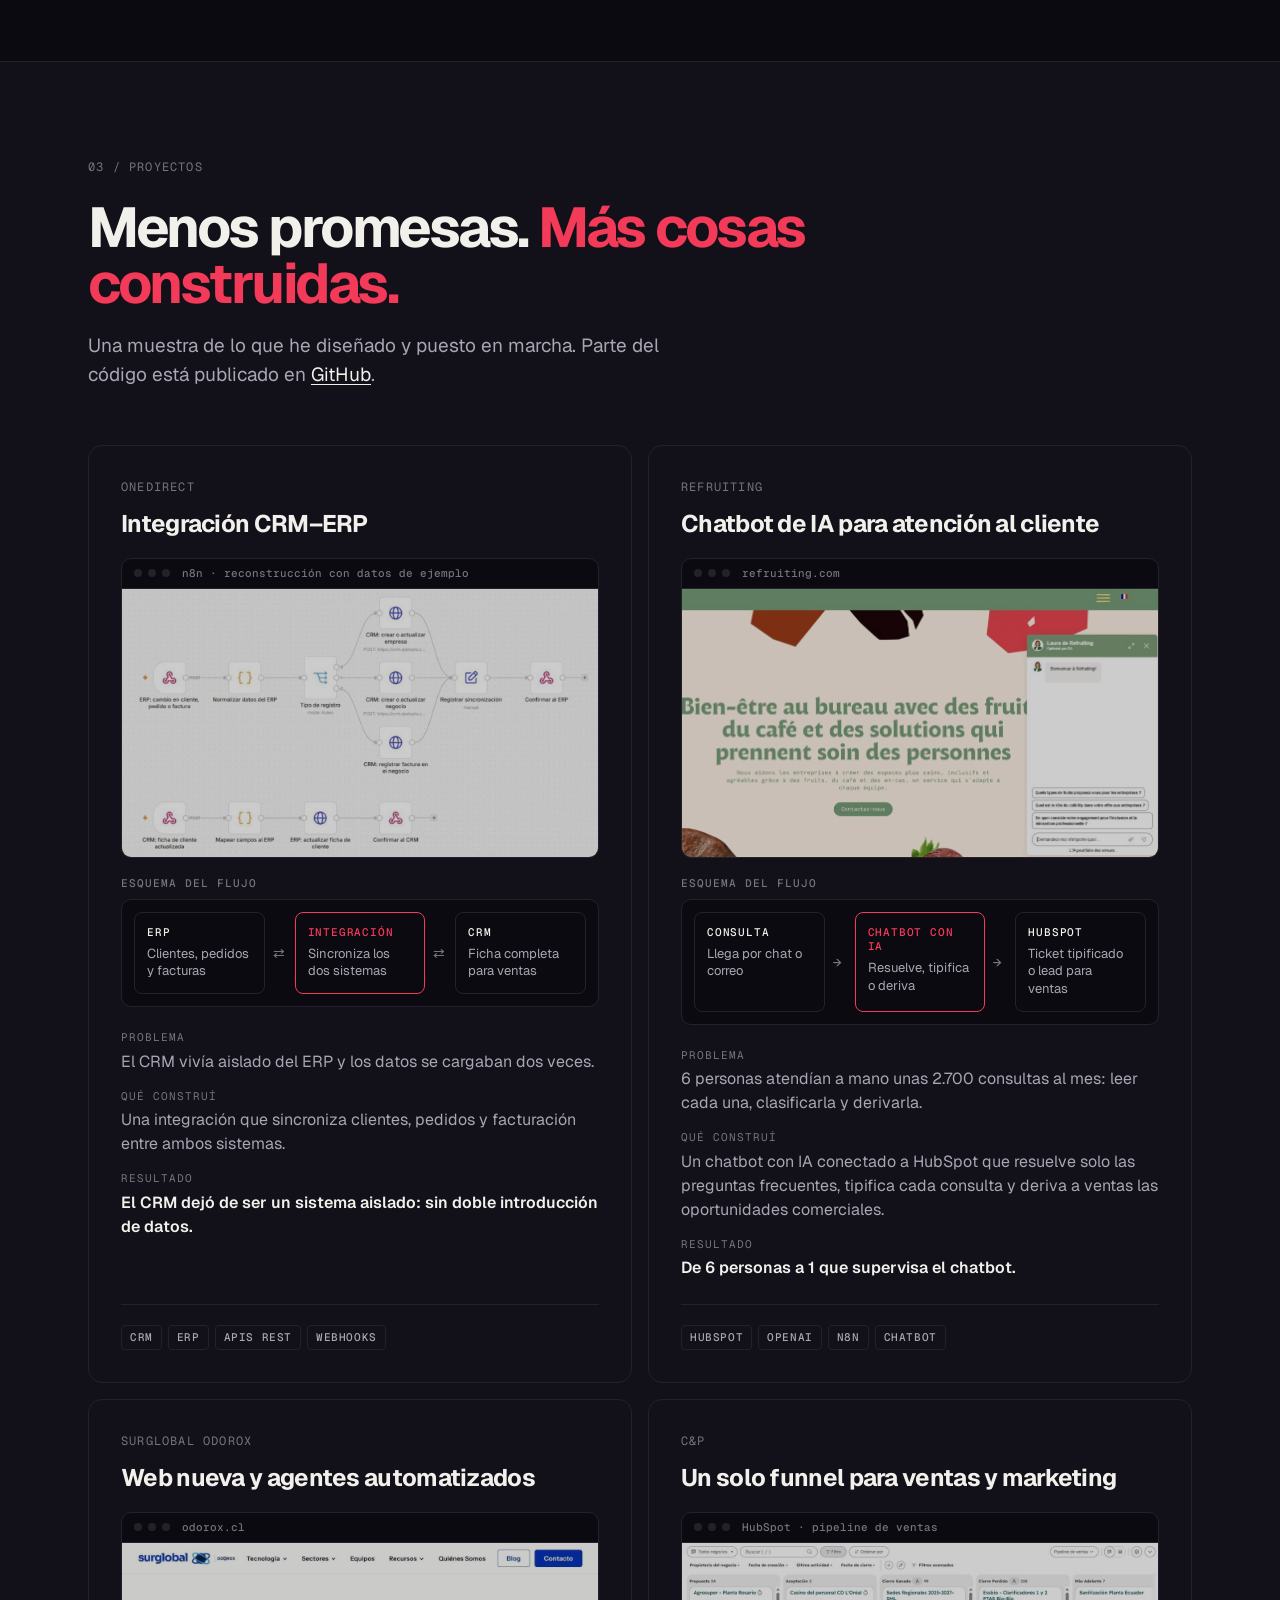
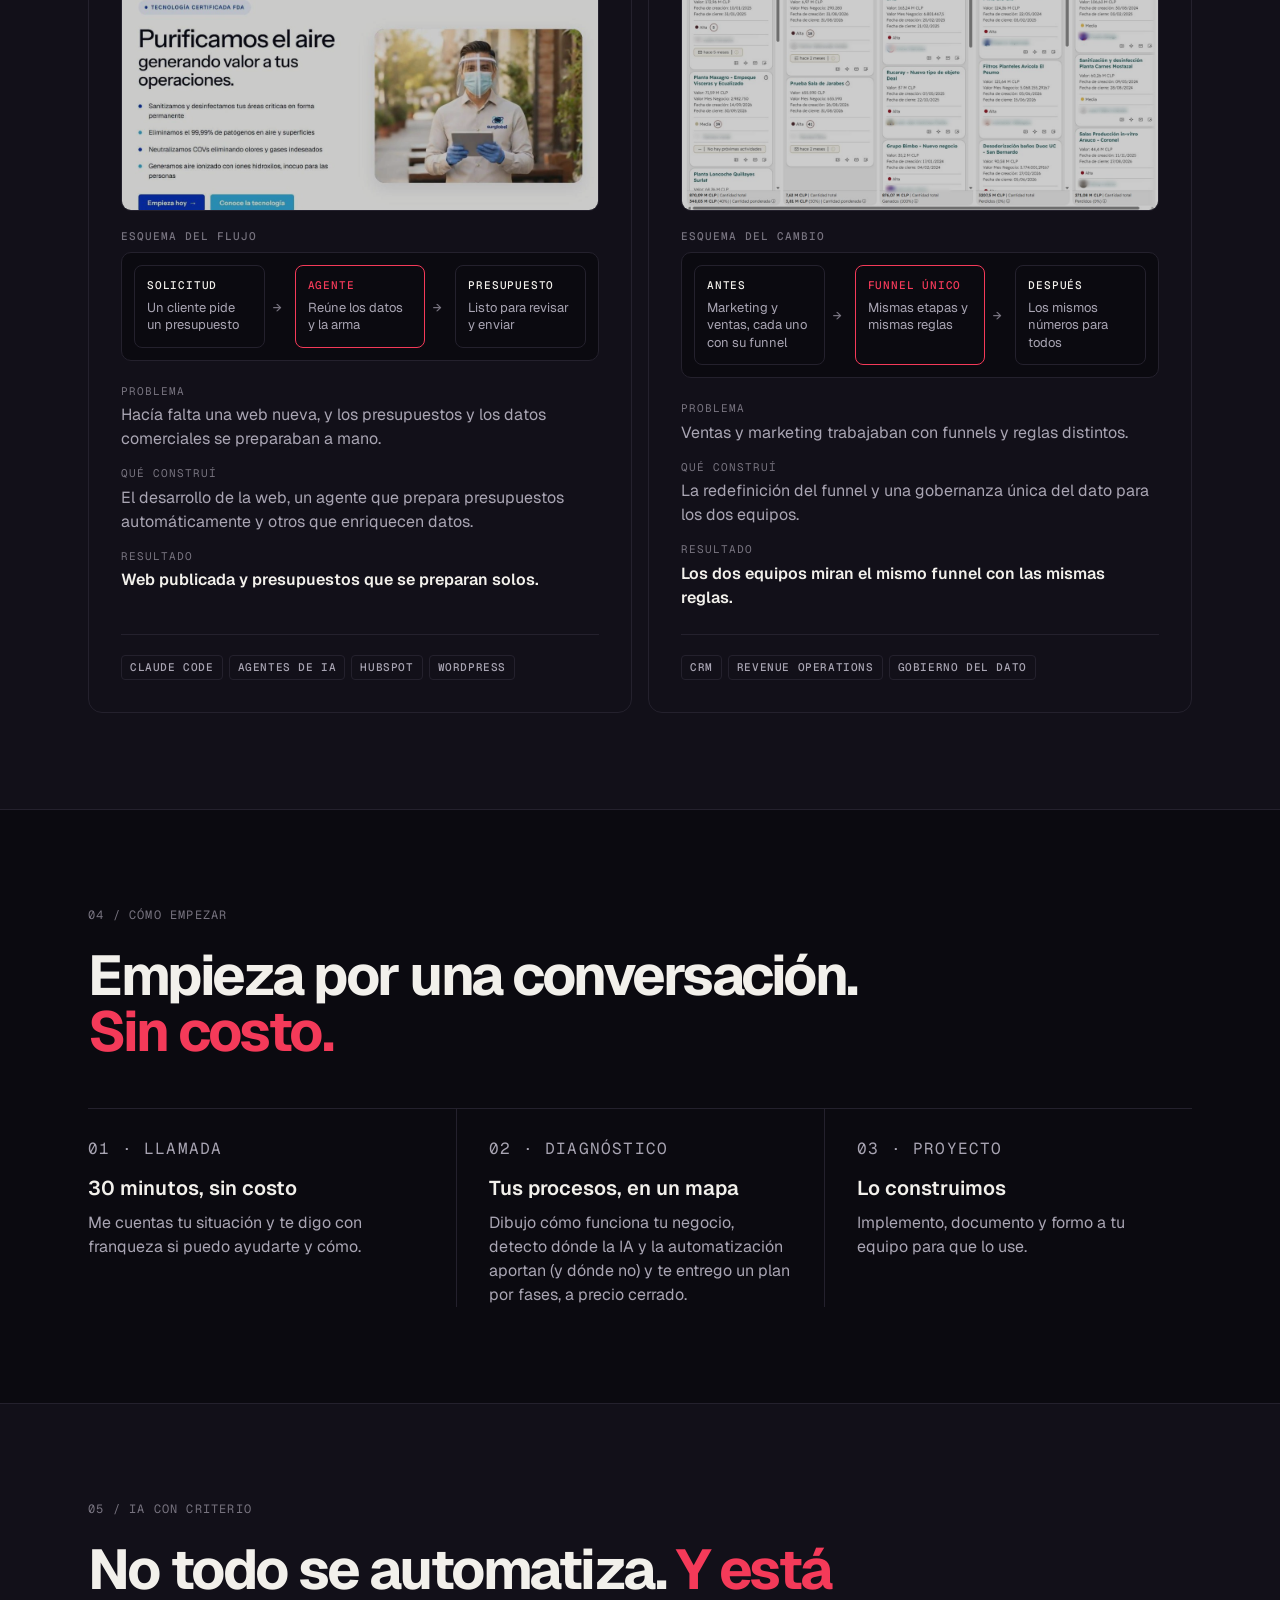
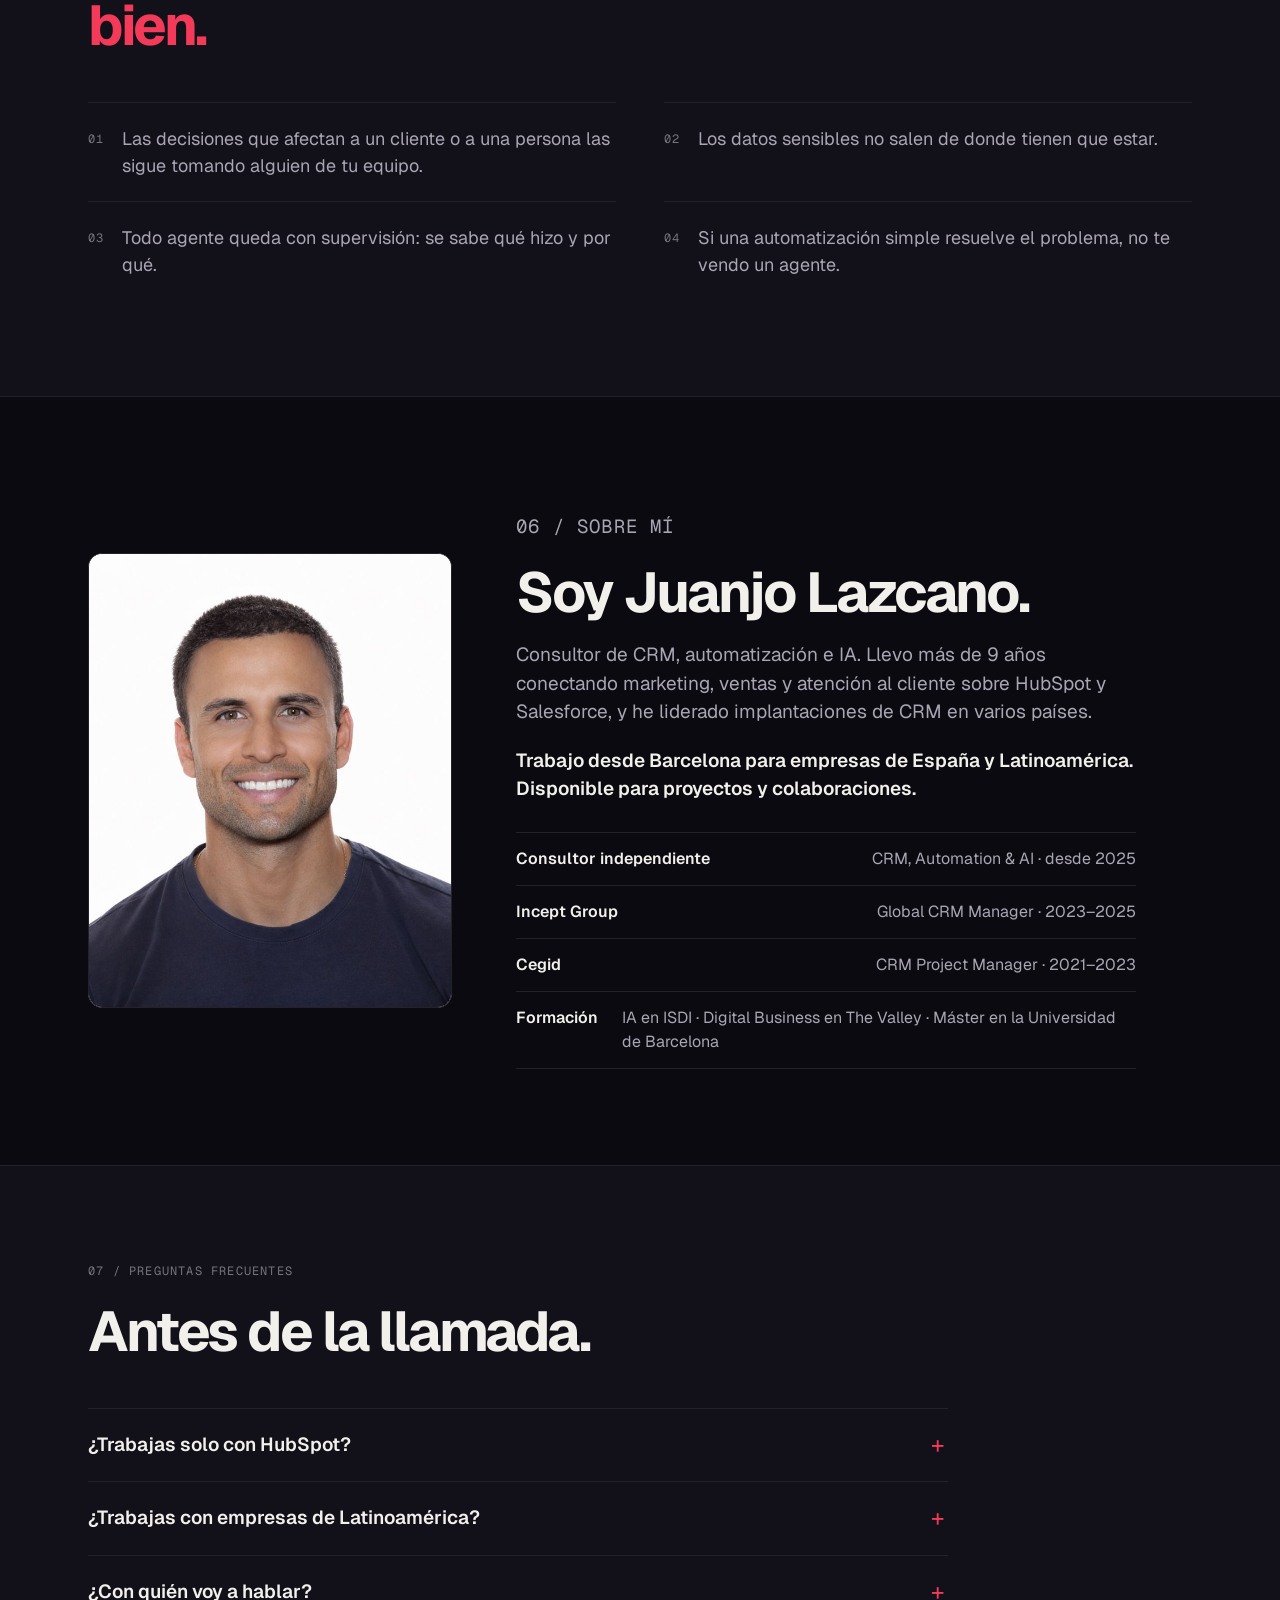
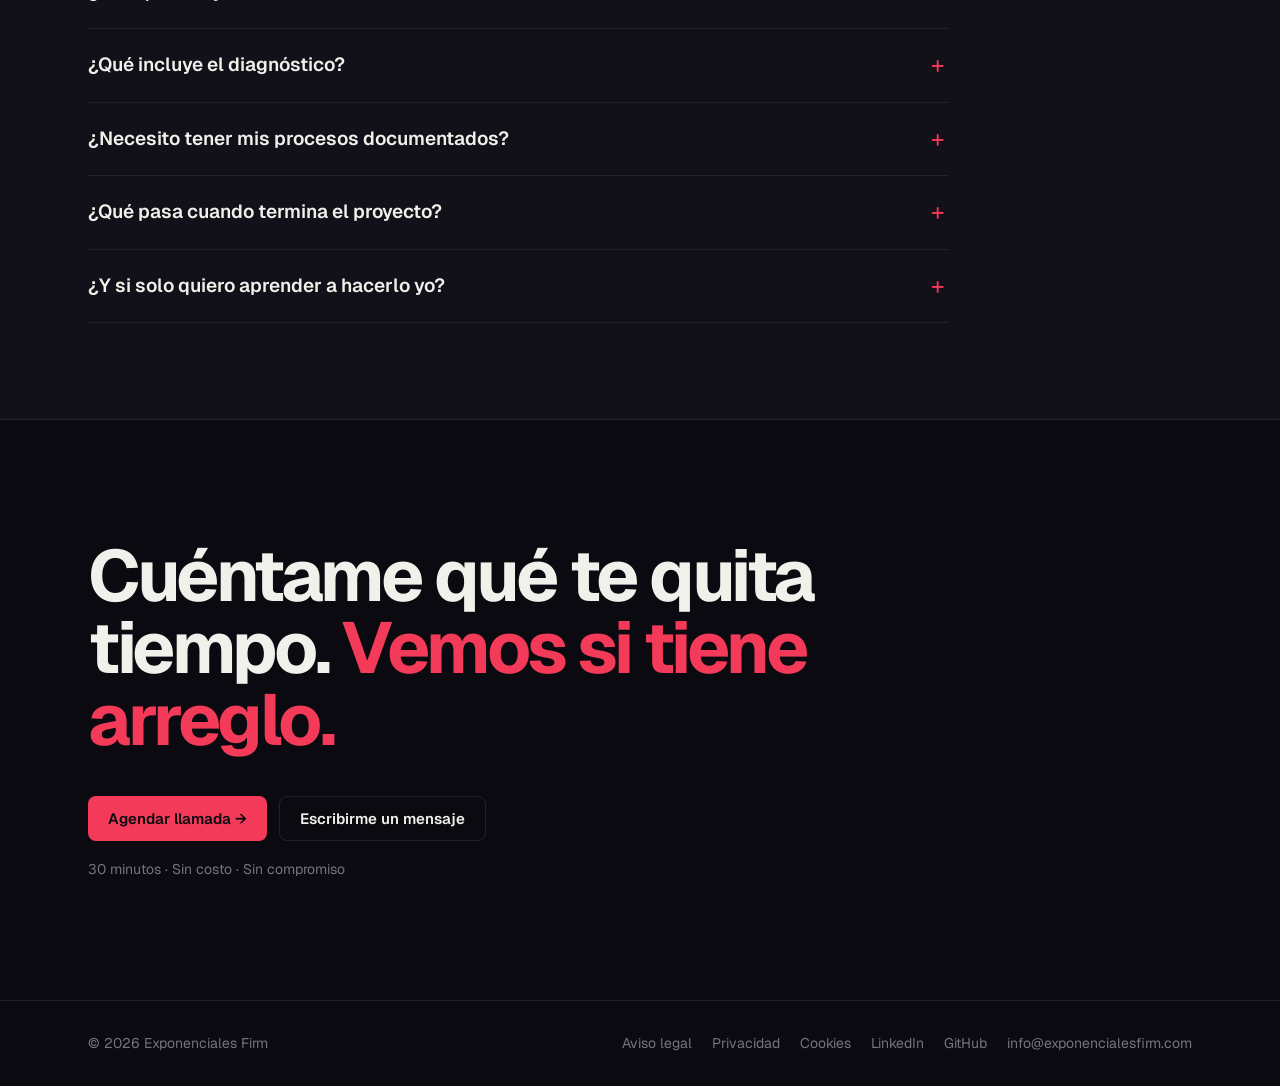
==== commit 11bc98e1: "Español neutro (sin costo, presupuesto, sin 'calzar'/'acomodar'), cifra 6 → 1 de Refruiting en el he" ====
--- a/index.html
+++ b/index.html
@@ -4,7 +4,7 @@
 <meta charset="utf-8">
 <meta name="viewport" content="width=device-width, initial-scale=1">
 <title>Consultor de CRM, HubSpot e IA para B2B | Exponenciales Firm</title>
-<meta name="description" content="Consultoría de CRM, automatización e IA para empresas B2B. HubSpot, Salesforce, n8n y agentes de IA, sin agencias intermedias. Agenda una llamada gratis.">
+<meta name="description" content="Consultoría de CRM, automatización e IA para empresas B2B. HubSpot, Salesforce, n8n y agentes de IA, sin agencias intermedias. Agenda una llamada sin costo.">
 <link rel="icon" type="image/png" sizes="32x32" href="/favicon-32.png">
 <link rel="icon" type="image/png" sizes="512x512" href="/favicon-512.png">
 <link rel="apple-touch-icon" href="/apple-touch-icon.png">
@@ -243,7 +243,7 @@
    "url": "https://exponencialesfirm.com/",
    "logo": "https://exponencialesfirm.com/favicon-512.png",
    "image": "https://exponencialesfirm.com/compartir.jpg",
-   "description": "Consultoría de CRM, automatización e IA para empresas B2B: HubSpot, Salesforce, n8n y agentes de IA.",
+   "description": "ConsultorÃ­a de CRM, automatizaciÃ³n e IA para empresas B2B: HubSpot, Salesforce, n8n y agentes de IA.",
    "email": "info@exponencialesfirm.com",
    "telephone": "+34 662 294 412",
    "founder": {
@@ -276,8 +276,8 @@
    "@type": "Person",
    "@id": "https://exponencialesfirm.com/#juanjo",
    "name": "Juanjo Lazcano",
-   "alternateName": "Juan José Lazcano",
-   "jobTitle": "Consultor de CRM, automatización e IA",
+   "alternateName": "Juan JosÃ© Lazcano",
+   "jobTitle": "Consultor de CRM, automatizaciÃ³n e IA",
    "url": "https://exponencialesfirm.com/",
    "image": "https://exponencialesfirm.com/juanjo-lazcano.jpg",
    "email": "info@exponencialesfirm.com",
@@ -337,7 +337,7 @@
      "name": "¿Qué incluye el diagnóstico?",
      "acceptedAnswer": {
       "@type": "Answer",
-      "text": "Cuatro entregables:1) Tus procesos dibujados con BPMN, el estándar para representar procesos.2) Las oportunidades de mejora: dónde conviene una automatización, un agente de IA o un cambio de herramienta, y dónde no.3) Una recomendación de seguridad para cada oportunidad, para implementarla sin abrir riesgos.4) Una hoja de ruta de 3 a 4 fases: qué hacer este mes, el próximo y los siguientes.Con eso decides. Si quieres que lo implemente yo, partimos de esa hoja de ruta."
+      "text": "Cuatro entregables: 1) Tus procesos dibujados con BPMN, el estándar para representar procesos. 2) Las oportunidades de mejora: dónde conviene una automatización, un agente de IA o un cambio de herramienta, y dónde no. 3) Una recomendación de seguridad para cada oportunidad, para implementarla sin abrir riesgos. 4) Una hoja de ruta de 3 a 4 fases: qué hacer este mes, el próximo y los siguientes. Con eso decides. Si quieres que lo implemente yo, partimos de esa hoja de ruta."
      }
     },
     {
@@ -395,12 +395,12 @@
       <a class="btn btn--coral" href="https://exponenciales-agenda.vercel.app/juanjo/exploracion" target="_blank" rel="noopener">Agendar llamada →</a>
       <a class="btn btn--ghost" href="#proyectos">Ver proyectos</a>
     </div>
-    <p class="micro">30 minutos · Gratis · España y Latinoamérica</p>
+    <p class="micro">30 minutos · Sin costo · España y Latinoamérica</p>
   </header>
 
   <div class="stats">
     <div><b>+9 años</b><p>conectando marketing, ventas y atención al cliente sobre el CRM</p></div>
-    <div><b>+12 clientes</b><p>como consultor independiente, formando a sus equipos</p></div>
+    <div><b>6 → 1</b><p>personas para atender 2.700 consultas al mes, con un chatbot de IA</p></div>
     <div><b>−20 %</b><p>en el ciclo de ventas tras rediseñar un pipeline comercial</p></div>
   </div>
 
@@ -453,7 +453,7 @@
         <p class="mono">02</p>
         <h3>Automatización e integraciones</h3>
         <div>
-          <p>Conecto el CRM con el resto del negocio para que deje de ser un sistema aislado: ERP, pagos, formularios y herramientas internas. Clientes, pedidos y facturación sin doble digitación.</p>
+          <p>Conecto el CRM con el resto del negocio para que deje de ser un sistema aislado: ERP, pagos, formularios y herramientas internas. Clientes, pedidos y facturación sin introducir los datos dos veces.</p>
           <p class="tools">n8n · APIs REST · Webhooks · Integraciones CRM–ERP</p>
         </div>
       </div>
@@ -461,7 +461,7 @@
         <p class="mono">03</p>
         <h3>IA aplicada</h3>
         <div>
-          <p>Agentes que hacen trabajo real: clasifican leads, enriquecen datos, generan cotizaciones y resuelven consultas de clientes. Conectados a tu CRM, no en una pestaña aparte.</p>
+          <p>Agentes que hacen trabajo real: clasifican leads, enriquecen datos, preparan presupuestos y resuelven consultas de clientes. Conectados a tu CRM, no en una pestaña aparte.</p>
           <p class="tools">Agentes de IA · LLM · MCP · Claude Code</p>
         </div>
       </div>
@@ -555,15 +555,15 @@
         <figure class="flow">
           <figcaption>Esquema del flujo</figcaption>
           <ol>
-            <li><b>Solicitud</b><span>Un cliente pide una cotización</span></li>
+            <li><b>Solicitud</b><span>Un cliente pide un presupuesto</span></li>
             <li class="key"><b>Agente</b><span>Reúne los datos y la arma</span></li>
-            <li><b>Cotización</b><span>Lista para revisar y enviar</span></li>
+            <li><b>Presupuesto</b><span>Listo para revisar y enviar</span></li>
           </ol>
         </figure>
         <dl>
-          <dt>Problema</dt><dd>Hacía falta una web nueva, y las cotizaciones y los datos comerciales se preparaban a mano.</dd>
-          <dt>Qué construí</dt><dd>El desarrollo de la web, un agente que genera cotizaciones automáticamente y otros que enriquecen datos.</dd>
-          <dt>Resultado</dt><dd class="result">Web publicada y cotizaciones que se generan solas.</dd>
+          <dt>Problema</dt><dd>Hacía falta una web nueva, y los presupuestos y los datos comerciales se preparaban a mano.</dd>
+          <dt>Qué construí</dt><dd>El desarrollo de la web, un agente que prepara presupuestos automáticamente y otros que enriquecen datos.</dd>
+          <dt>Resultado</dt><dd class="result">Web publicada y presupuestos que se preparan solos.</dd>
         </dl>
         <div class="stack"><span>Claude Code</span><span>Agentes de IA</span><span>HubSpot</span><span>WordPress</span></div>
       </article>
@@ -660,7 +660,7 @@
       <a class="btn btn--coral" href="https://exponenciales-agenda.vercel.app/juanjo/exploracion" target="_blank" rel="noopener">Agendar llamada →</a>
       <button class="btn btn--ghost" type="button" data-abrir-form aria-controls="formulario-contacto" aria-expanded="false">Escribirme un mensaje</button>
     </div>
-    <p class="micro">30 minutos · Gratis · Sin compromiso</p>
+    <p class="micro">30 minutos · Sin costo · Sin compromiso</p>
 
     <div class="contact-form" id="formulario-contacto" hidden>
       <p class="mono">Formulario de contacto</p>
@@ -720,7 +720,7 @@
         if (!/^[^\s@]+@[^\s@]+\.[^\s@]{2,}$/.test(String(d.get('email')).trim())) { avisar(f.dataset.correo, 'error'); return; }
         if (!f.querySelector('[name=acepto]').checked) { avisar(f.dataset.acepta, 'error'); return; }
 
-        var datos = { tipo: f.dataset.prefijo ? 'lista_espera' : 'contacto', pagina: location.href };
+        var datos = { tipo: f.dataset.prefijo ? 'lista_espera' : 'contacto', pagina: location.href, referente: document.referrer || '' };
         ['firstname', 'lastname', 'email', 'phone', 'message'].forEach(function (n) {
           var v = String(d.get(n) || '').trim();
           if (v) datos[n] = v;
